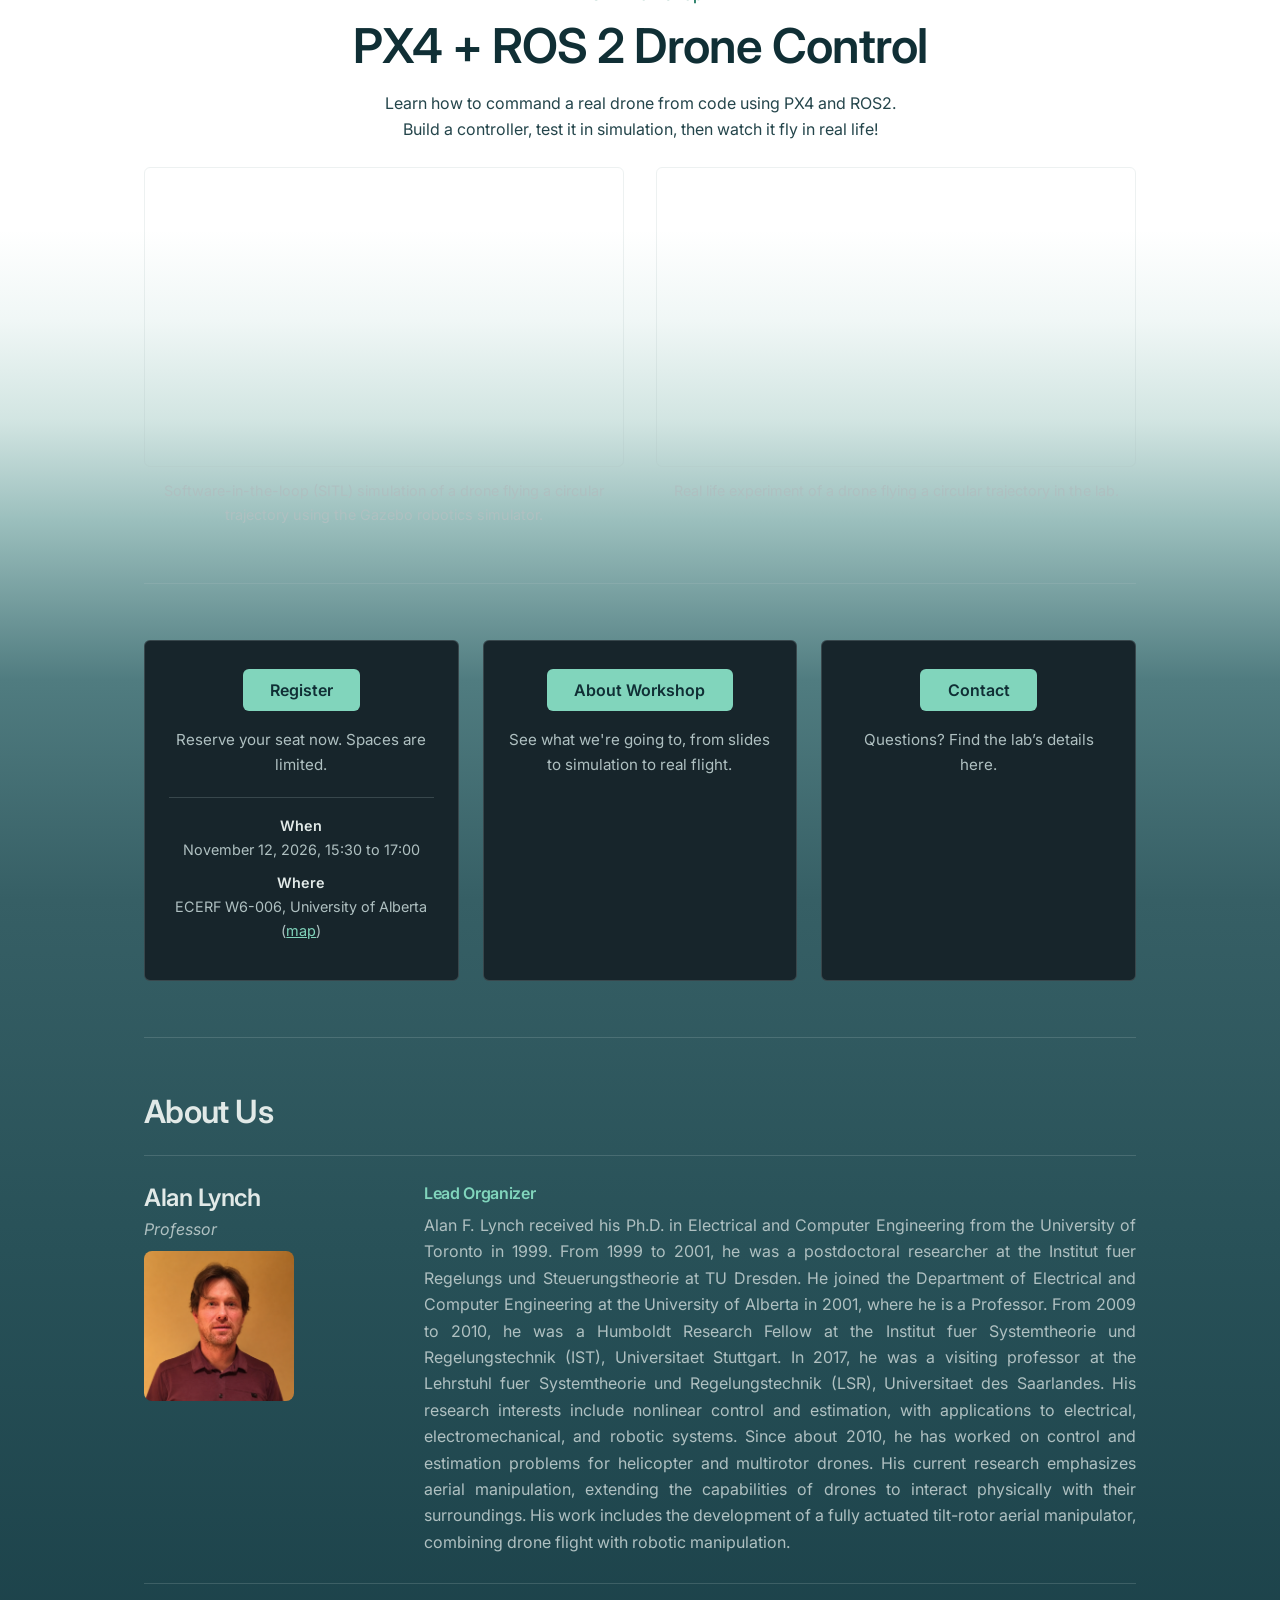
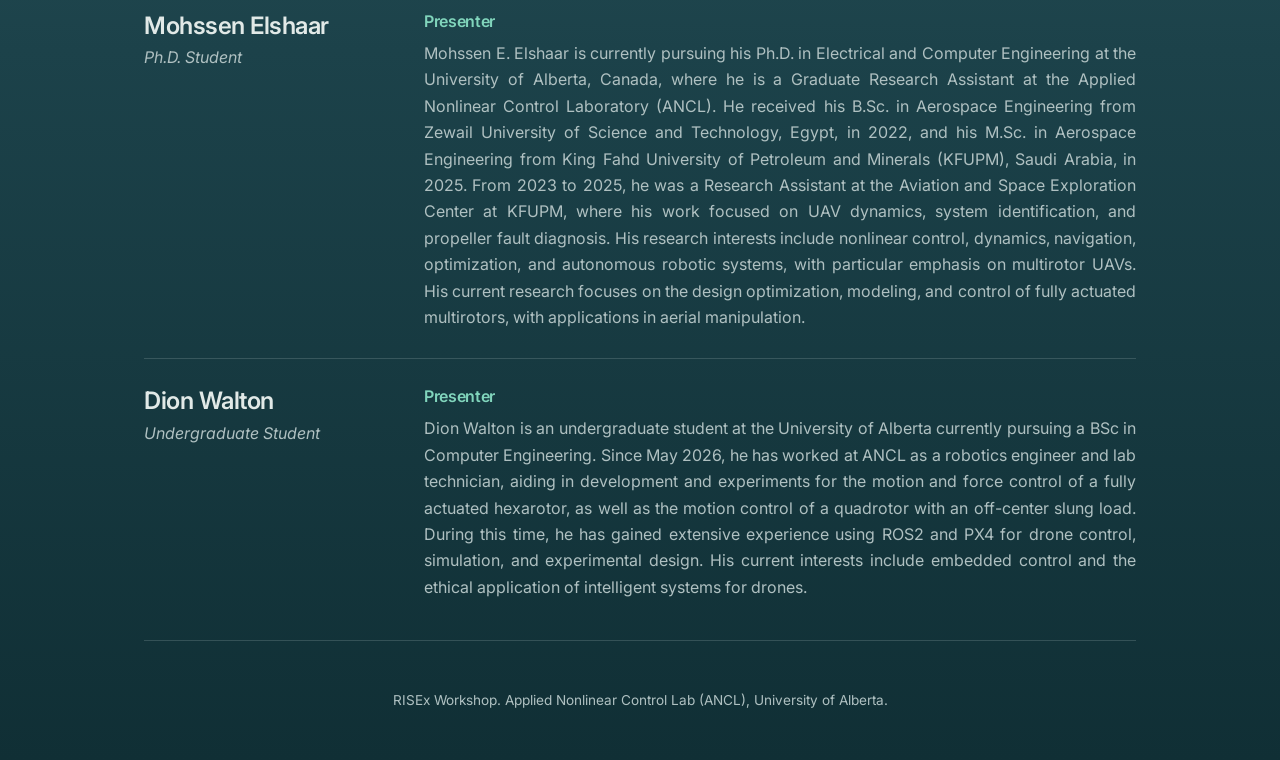
==== index.html @ 4964ef2d "added formatting, need more headshots" ====
<!DOCTYPE html>
<html lang="en">
<head>
  <meta charset="utf-8">
  <meta name="viewport" content="width=device-width, initial-scale=1">
  <title>PX4 + ROS 2 Drone Control | RISEx Workshop</title>
  <link rel="preconnect" href="https://fonts.googleapis.com">
  <link rel="preconnect" href="https://fonts.gstatic.com" crossorigin>
  <link href="https://fonts.googleapis.com/css2?family=Inter:ital,wght@0,400;0,500;0,600;1,400&display=swap" rel="stylesheet">
  <link rel="stylesheet" href="style.css">
</head>
<body>

<!-- ============ BANNER ============ -->
<header class="banner">
  <div class="logo-ribbon">
    <div class="wrap logo-ribbon-inner">
      <img src="assets/ANCL_logo.gif"
           alt="ANCL Logo"
           class="ribbon-logo">
    </div>
  </div>

  <div class="wrap banner-inner">

    <div>
      <p class="kicker">RISEx Workshop</p>
      <h1>PX4 + ROS 2 Drone Control</h1>
      <p class="lede">Learn how to command a real drone from code using PX4 and ROS2.
        Build a controller, test it in simulation, then watch it fly in real life!
      </p>
    </div>
  </div>
</header>

<main class="wrap">

  <!-- ============ SIMULATION / EXPERIMENT GIFS ============ -->
  <section class="demos">
    <figure>
      <div class="media"><img src="assets/simulation.gif" alt="PX4 SITL simulation"></div>
      <figcaption>Software-in-the-loop (SITL) simulation of a drone flying a circular trajectory 
        using the Gazebo robotics simulator.
      </figcaption>
    </figure>
    <figure>
      <div class="media"><img src="assets/experiment.gif" alt="Real drone flight"></div>
      <figcaption>Real life experiment of a drone flying a circular trajectory in the lab.</figcaption>
    </figure>
  </section>

  <hr>

  <!-- ============ BUTTONS ============ -->
  <section class="actions">
    <div class="card">
      <a class="btn" href="https://conference.albertarobotics.ca/registration/">Register</a>
      <p>Reserve your seat now. Spaces are limited.</p>
      <dl class="when">
        <dt>When</dt><dd>November 12, 2026, 15:30 to 17:00</dd>
        <dt>Where</dt><dd>ECERF W6-006, University of Alberta (<a href="https://maps.app.goo.gl/ZKnCwWi2fNKg6QhK7">map</a>)</dd>
      </dl>
    </div>

    <div class="card">
      <a class="btn" href="about.html">About Workshop</a>
      <p>See what we're going to, from slides to simulation to real flight.</p>
    </div>

    <div class="card">
      <button class="btn" id="contact-btn" type="button" aria-expanded="false" aria-controls="contact-panel">Contact</button>
      <p>Questions? Find the lab’s details here.</p>
    </div>
  </section>

  <!-- Revealed by the Contact button -->
  <div id="contact-panel" class="popup-overlay" hidden>
    <div class="popup-card">
      <button type="button" class="close-btn" id="close-btn" aria-label="Close contact details">&times;</button>
      <h2>Contact Us</h2>
      <dl class="when">
        <h3>Email</h3>
      <p><a href="mailto:alan.lynch@ualberta.ca">alan.lynch@ualberta.ca</a></p>
      <h3>Office phone</h3>
      <p><a href="tel:+17804925147">+1 (780) 492-5147</a></p>
      <h3>Location</h3>
      <p>
        Room W4-050<br>
        ECERF Building (<a href="https://maps.app.goo.gl/ZKnCwWi2fNKg6QhK7">map</a>)<br>
        9107-116 Street NW<br>
        University of Alberta<br>
        Edmonton, Alberta
      </p>
      <h3>Mailing address</h3>
      <p>
        Professor A. F. Lynch<br>
        Donadeo Innovation Centre for Engineering<br>
        9211-116 Street NW<br>
        Edmonton, Alberta<br>
        Canada T6G 1H9
      </p>
      </dl>      
    </div>
  </div>

  <hr>

  <!-- ============ ABOUT US ============ -->
  <section>
    <h2 class="section-title">About Us</h2>

    <article class="person">
      <div>
        <h3>Alan Lynch</h3>
        <p class="rank">Professor</p>
        <img src="assets/alan_lynch_headshot.png" alt="Alan Lynch headshot" class="headshot" style="width: 150px; height: 150px; aspect-ratio: 1 / 1; object-fit: cover; margin: 0.5rem 0;">
      </div>
      <div>
        <h4>Lead Organizer</h4>
        <p class="bio">
          Alan F. Lynch received his Ph.D. in Electrical and Computer Engineering from the 
          University of Toronto in 1999. From 1999 to 2001, he was a postdoctoral researcher at the 
          Institut fuer Regelungs und Steuerungstheorie at TU Dresden. He joined the Department of Electrical 
          and Computer Engineering at the University of Alberta in 2001, where he is a Professor. From 2009 to 
          2010, he was a Humboldt Research Fellow at the Institut fuer Systemtheorie und Regelungstechnik (IST),
          Universitaet Stuttgart. In 2017, he was a visiting professor at the Lehrstuhl fuer Systemtheorie und 
          Regelungstechnik (LSR), Universitaet des Saarlandes. His research interests include nonlinear control 
          and estimation, with applications to electrical, electromechanical, and robotic systems. Since about 
          2010, he has worked on control and estimation problems for helicopter and multirotor drones. 
          His current research emphasizes aerial manipulation, extending the capabilities of drones to interact 
          physically with their surroundings. His work includes the development of a fully actuated tilt-rotor 
          aerial manipulator, combining drone flight with robotic manipulation.
        </p>
      </div>
    </article>

    <article class="person">
      <div>
        <h3>Mohssen Elshaar</h3>
        <p class="rank">Ph.D. Student</p>
        <img src="assets/mohssen-elshaar.jpg" alt="Mohssen Elshaar headshot" class="headshot" style="width: 150px; height: 150px; aspect-ratio: 1 / 1; object-fit: cover; margin: 0.5rem 0;">
      </div>
      <div>
        <h4>Presenter</h4>
        <p class="bio">
          Mohssen E. Elshaar is currently pursuing his Ph.D. in Electrical and Computer Engineering at the 
          University of Alberta, Canada, where he is a Graduate Research Assistant at the Applied Nonlinear 
          Control Laboratory (ANCL). He received his B.Sc. in Aerospace Engineering from Zewail University of 
          Science and Technology, Egypt, in 2022, and his M.Sc. in Aerospace Engineering from King Fahd 
          University of Petroleum and Minerals (KFUPM), Saudi Arabia, in 2025. From 2023 to 2025, he was a 
          Research Assistant at the Aviation and Space Exploration Center at KFUPM, where his work focused on 
          UAV dynamics, system identification, and propeller fault diagnosis. His research interests include 
          nonlinear control, dynamics, navigation, optimization, and autonomous robotic systems, with particular 
          emphasis on multirotor UAVs. His current research focuses on the design optimization, modeling, 
          and control of fully actuated multirotors, with applications in aerial manipulation.
        </p>
      </div>
    </article>

    <article class="person">
      <div>
        <h3>Dion Walton</h3>
        <p class="rank">Undergraduate Student</p>
        <img src="assets/dion-walton.jpg" alt="Dion Walton headshot" class="headshot" style="width: 150px; height: 150px; aspect-ratio: 1 / 1; object-fit: cover; margin: 0.5rem 0;">
      </div>
      <div>
        <h4>Presenter</h4>
        <p class="bio">
          Dion Walton is an undergraduate student at the University of Alberta currently pursuing a BSc in 
          Computer Engineering. Since May 2026, he has worked at ANCL as a robotics engineer and lab technician, 
          aiding in development and experiments for the motion and force control of a fully actuated hexarotor, 
          as well as the motion control of a quadrotor with an off-center slung load. During this time, 
          he has gained extensive experience using ROS2 and PX4 for drone control, simulation, and experimental 
          design. His current interests include embedded control and the ethical application of 
          intelligent systems for drones.
        </p>
      </div>
    </article>
  </section>

  <footer class="wrap" style="padding:3rem 1.5rem;text-align:center;font-size:.85rem">
    RISEx Workshop. Applied Nonlinear Control Lab (ANCL), University of Alberta.
  </footer>
</main>

<script>
  const btn = document.getElementById('contact-btn');
  const panel = document.getElementById('contact-panel');
  const closeBtn = document.getElementById('close-btn');

  function togglePanel(show) {
    const isOpen = show !== undefined ? show : panel.hidden;
    panel.hidden = !isOpen;
    btn.setAttribute('aria-expanded', isOpen);
  }

  btn.addEventListener('click', (e) => {
    e.stopPropagation();
    togglePanel();
  });

  if (closeBtn) {
    closeBtn.addEventListener('click', () => togglePanel(false));
  }

  // Close when clicking the backdrop overlay area outside the card
  panel.addEventListener('click', (e) => {
    if (e.target === panel) {
      togglePanel(false);
    }
  });

  // Close on Escape key press
  document.addEventListener('keydown', (e) => {
    if (e.key === 'Escape' && !panel.hidden) {
      togglePanel(false);
      btn.focus();
    }
  });

  // hide broken image icons until files are added
  document.querySelectorAll('img').forEach(i => i.addEventListener('error', () => i.style.visibility = 'hidden'));
</script>
</body>
</html>
---- style.css ----
/* ============ THEME ============ */
:root {
  --bg: #102F35;            /* page background */
  --banner: #17252B;        /* banner, cards, panels */
  --accent: #81D5BC;        /* buttons, highlights */
  --on-accent: #102F35;     /* button text */
  --accent-hover: #9AE2CD;
  --text: #E1E9E7;          /* headers, main text */
  --muted: #AFC0C1;         /* descriptions, secondary text */
  --line: rgba(175, 192, 193, 0.22);
  --radius: 6px;
  --max: 1040px;
  --font-body: "Inter", system-ui, sans-serif;
  --font-head: "Inter", system-ui, sans-serif;
}

* { box-sizing: border-box; }
body {
  margin: 0;
  min-height: 100vh;
  background: linear-gradient(
    to bottom,
    #ffffff 0px,
    #ffffff 230px,
    #f0f7f6 320px,
    #d2e5e2 420px,
    #9bbfbd 520px,
    #507c80 680px,
    #365f65 900px,
    #285158 1250px,
    #1c424a 1650px,
    #102F35 100%
  );
  color: var(--muted);
  font: 400 1rem/1.65 var(--font-body);
}
.wrap { max-width: var(--max); margin: 0 auto; padding: 0 1.5rem; }
h1, h2, h3, h4 { margin: 0; color: var(--text); font-family: var(--font-head); font-weight: 600; line-height: 1.15; letter-spacing: -0.02em; }
a { color: var(--accent); }
img { display: block; max-width: 100%; }
hr { border: 0; border-top: 1px solid var(--line); margin: 3.5rem 0; }
p { margin: 0; }

/* ---------- Banner ---------- */
.banner { background: transparent; border: none; }
.banner-inner {
  display: flex;
  align-items: center;
  justify-content: center;
  text-align: center;
  margin-top: -45px;
  padding: 0 24px 105px;
  position: relative;
  z-index: 2;
}
.logo-ribbon {
  background: transparent;
  border: none;
}

.logo-ribbon-inner {
  display: flex;
  justify-content: center;
  align-items: center;
  padding: 0 24px;
}

.ribbon-logo {
  display: block;
  width: 400px;
  max-width: 100%;
  height: auto;
  background: white;
  border: none;
  border-radius: 0;
  box-shadow: none;
}
.banner h1 { font-size: clamp(2rem, 4vw, 3rem); color: #102F35; line-height: 1.15; }
.banner .kicker { margin-bottom: 10px; color: #16745B; font-weight: 500; }
.banner .lede {
  margin: 18px auto 0;
  max-width: 55ch;
  color: #24454B;
  line-height: 1.6;
}

/* ---------- Simulation / experiment gifs ---------- */
.demos { display: grid; grid-template-columns: 1fr 1fr; gap: 2rem; margin-top: -5.0rem; }
.demos figure { margin: 0; text-align: center; }
.demos h2 { margin-bottom: 1rem; font-size: 1.5rem; }
.media { aspect-ratio: 16 / 10; overflow: hidden; background: rgba(255, 255, 255, 0.0); border: 1px solid var(--line); border-radius: var(--radius); }
.media img { width: 100%; height: 100%; object-fit: cover; border-radius: 20px;}
.demos figcaption { margin-top: .75rem; font-size: .9rem; }

/* ---------- Action cards ---------- */
.actions { display: grid; grid-template-columns: repeat(3, 1fr); gap: 1.5rem; }
.card { display: flex; flex-direction: column; align-items: center; gap: 1rem; padding: 1.75rem 1.5rem; text-align: center; background: var(--banner); border: 1px solid var(--line); border-radius: var(--radius); }
.card p { font-size: .95rem; }
.btn { display: inline-block; padding: .7rem 1.7rem; border: 0; border-radius: var(--radius); background: var(--accent); color: var(--on-accent); font: 600 1rem var(--font-body); text-decoration: none; cursor: pointer; transition: background .15s; }
.btn:hover { background: var(--accent-hover); }
.btn:focus-visible { outline: 2px solid var(--text); outline-offset: 3px; }
.when { width: 100%; margin: .25rem 0 0; padding-top: 1rem; border-top: 1px solid var(--line); font-size: .9rem; }
.when dt { color: var(--text); font-weight: 600; }
.when dd { margin: 0 0 .6rem; }

/* ---------- Pop-up Button ---------- */
/* Full-screen Backdrop Blur */
.popup-overlay {
  position: fixed;
  inset: 0;
  z-index: 1000;
  display: flex;
  align-items: center;
  justify-content: center;
  background: rgba(16, 47, 53, 0.65); /* Matches --bg with transparency */
  backdrop-filter: blur(8px);
  -webkit-backdrop-filter: blur(8px); /* Safari support */
}

.popup-overlay[hidden] {
  display: none !important;
}

/* Card Content */
.popup-card {
  position: relative;
  width: min(90vw, 420px);
  padding: 2rem 1.75rem 1.75rem;
  background: var(--banner);
  color: var(--muted);
  border: 1px solid var(--line);
  border-radius: var(--radius);
  box-shadow: 0 20px 25px -5px rgba(0, 0, 0, 0.5), 0 8px 10px -6px rgba(0, 0, 0, 0.5);
}

.popup-card h3 {
  margin-bottom: 0.75rem;
  color: var(--text);
}

.popup-card p {
  margin-bottom: 0.5rem;
}

/* Close button matching theme */
.close-btn {
  position: absolute;
  top: 0.75rem;
  right: 0.75rem;
  display: flex;
  align-items: center;
  justify-content: center;
  width: 2rem;
  height: 2rem;
  padding: 0;
  background: transparent;
  border: 0;
  border-radius: var(--radius);
  color: var(--muted);
  font-size: 1.5rem;
  line-height: 1;
  cursor: pointer;
  transition: color 0.15s, background-color 0.15s;
}

.close-btn:hover {
  background: var(--line);
  color: var(--accent);
}

.close-btn:focus-visible {
  outline: 2px solid var(--text);
  outline-offset: 2px;
}

/* ---------- About us (paper-style author blocks) ---------- */
.section-title { margin-bottom: 1.5rem; font-size: 2rem; }
.person { display: grid; grid-template-columns: 240px 1fr; gap: 1rem 2.5rem; padding: 1.75rem 0; border-top: 1px solid var(--line); }
.person:last-child { border-bottom: 1px solid var(--line); }
.person h3 { font-size: 1.5rem; }
.rank { margin-top: .3rem; font-style: italic; }
.person h4 { margin-bottom: .6rem; color: var(--accent); font-family: var(--font-body); font-size: 1rem; font-weight: 600; }
.person .bio { text-align: justify; hyphens: auto; }

/* ---------- About page (poster) ---------- */
body.about-page { background: var(--bg); }
.back { display: inline-block; padding: 1rem 0; text-decoration: none; font-weight: 500; }
.poster { padding-top: 3.5rem; padding-bottom: 4rem; }
.poster h1 { font-size: clamp(2.4rem, 6vw, 4rem); }
.poster .lede { margin-top: 1rem; font-size: 1.15rem; }
.parts { display: grid; grid-template-columns: repeat(3, 1fr); gap: 1.5rem; }
.part { padding: 1.5rem; background: var(--banner); border: 1px solid var(--line); border-radius: var(--radius); }
.part .num { display: block; margin-bottom: .5rem; color: var(--accent); font: 600 2.6rem/1 var(--font-head); }
.part h2 { font-size: 1.4rem; }
.part .meta { margin-top: .2rem; font-size: .9rem; }
.part ul, .outcomes { margin: 1rem 0 0; padding-left: 1.1rem; }
.part li, .outcomes li { margin-bottom: .45rem; }
.outcomes { columns: 2; column-gap: 3rem; }
.outcomes li { break-inside: avoid; }
.poster h2.sub { margin-bottom: 1rem; font-size: 1.6rem; }

.headshot {
  width: 150px;
  height: 150px;
  aspect-ratio: 1 / 1;
  object-fit: cover;
  border-radius: 8px; /* border radius for rounded corners */
  margin: 0.75rem 0;
  display: block;
}

@media (max-width: 760px) {
  .banner-inner { flex-direction: column; align-items: center; margin-top: -25px; padding-bottom: 90px; }
  .ribbon-logo { width: 340px; }
  .demos, .actions, .parts { grid-template-columns: 1fr; }
  .person { grid-template-columns: 1fr; }
  .outcomes { columns: 1; }
  .panel dl { grid-template-columns: 1fr; gap: .1rem; }
  .panel dd { margin-bottom: .6rem; }
}
@media (prefers-reduced-motion: reduce) { .btn { transition: none; } }
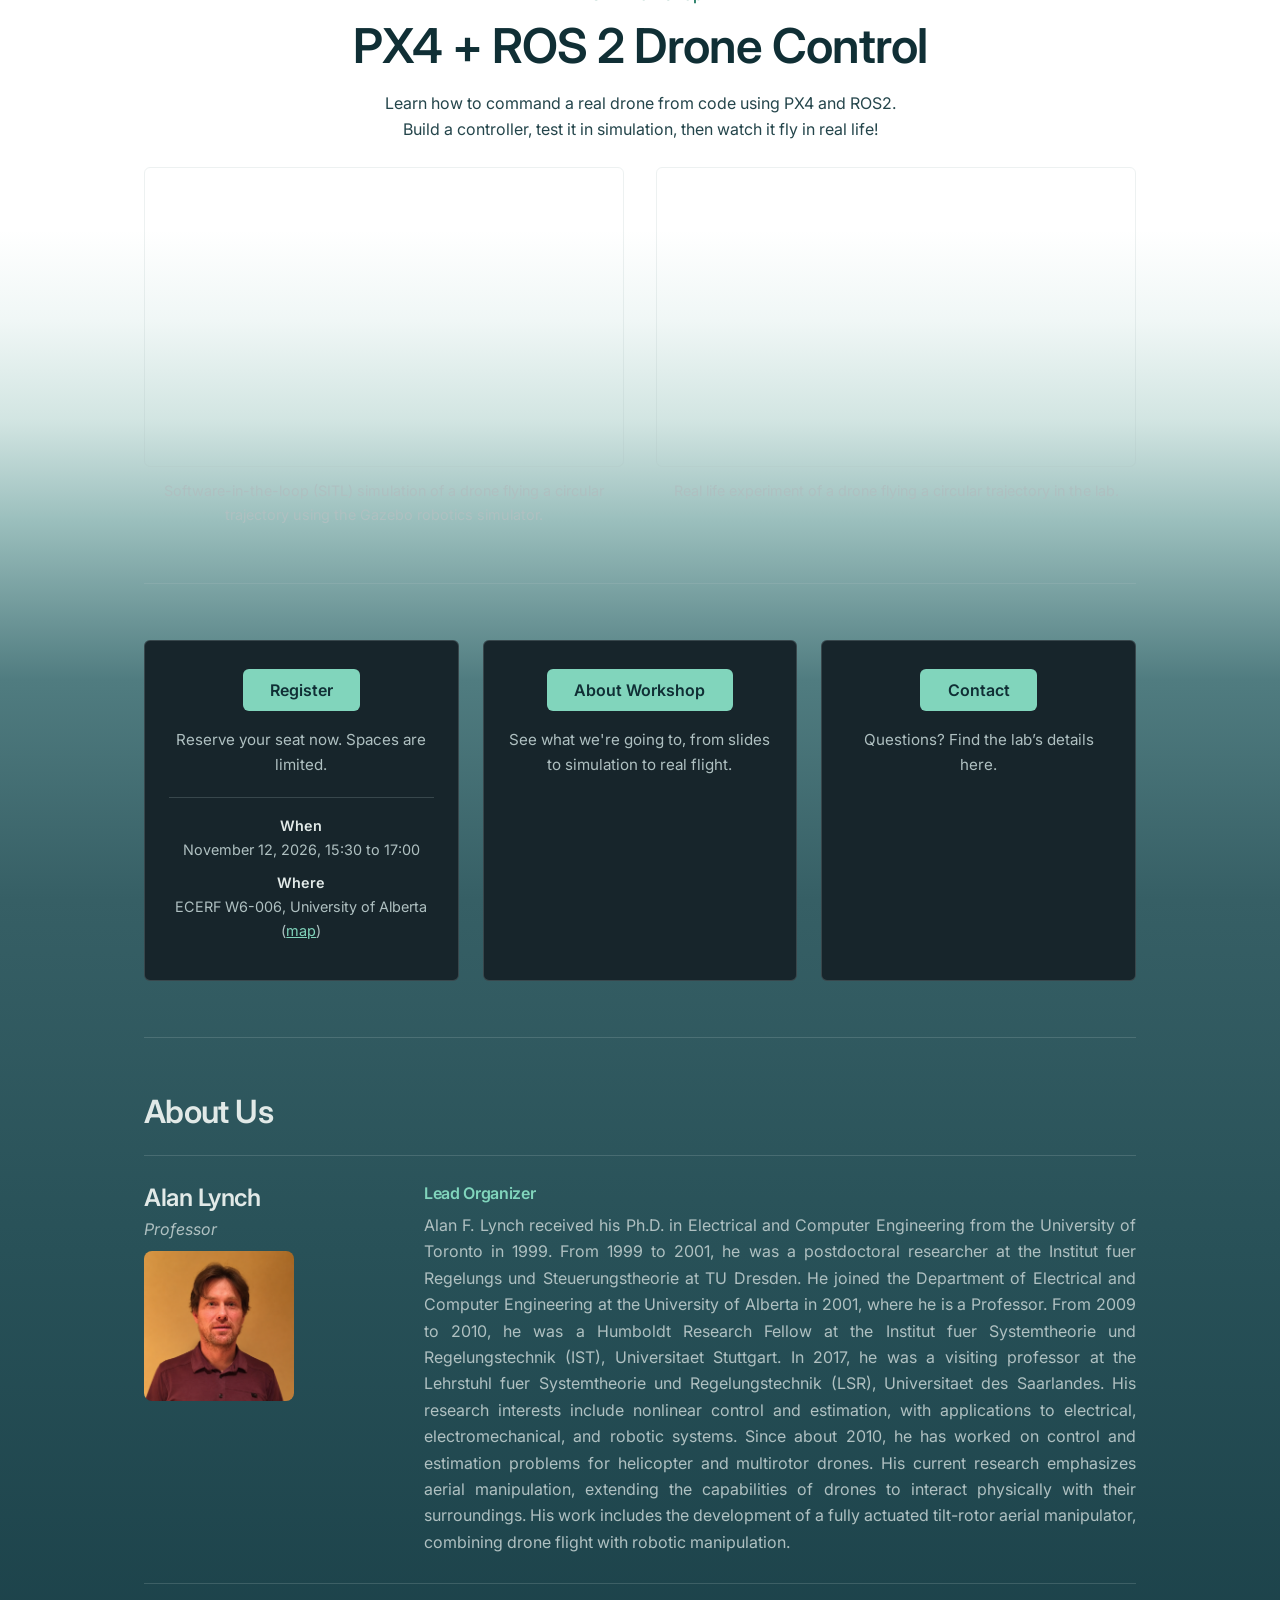
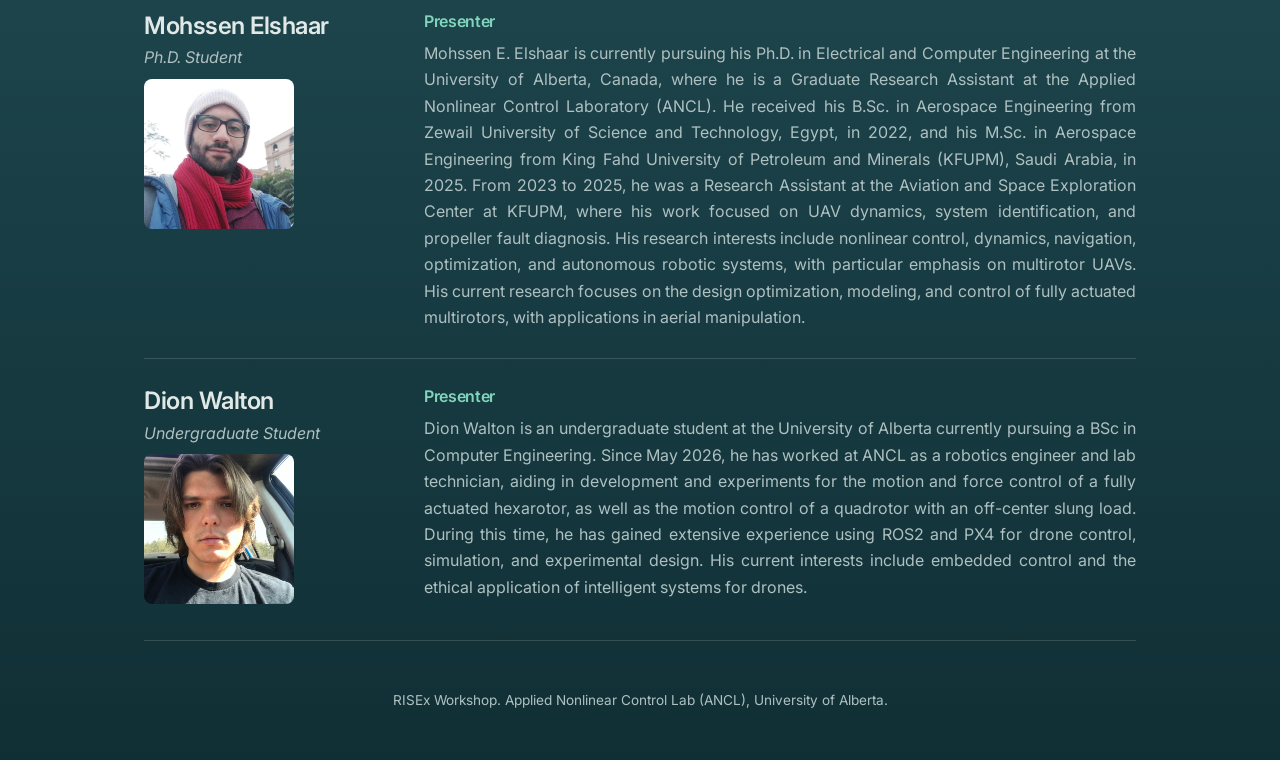
==== commit f1fc7654: "finish adding photos" ====
--- a/index.html
+++ b/index.html
@@ -138,7 +138,7 @@
       <div>
         <h3>Mohssen Elshaar</h3>
         <p class="rank">Ph.D. Student</p>
-        <img src="assets/mohssen-elshaar.jpg" alt="Mohssen Elshaar headshot" class="headshot" style="width: 150px; height: 150px; aspect-ratio: 1 / 1; object-fit: cover; margin: 0.5rem 0;">
+        <img src="assets/mohssen_elshaar_headshot.png" alt="Mohssen Elshaar headshot" class="headshot" style="width: 150px; height: 150px; aspect-ratio: 1 / 1; object-fit: cover; margin: 0.5rem 0;">
       </div>
       <div>
         <h4>Presenter</h4>
@@ -161,7 +161,7 @@
       <div>
         <h3>Dion Walton</h3>
         <p class="rank">Undergraduate Student</p>
-        <img src="assets/dion-walton.jpg" alt="Dion Walton headshot" class="headshot" style="width: 150px; height: 150px; aspect-ratio: 1 / 1; object-fit: cover; margin: 0.5rem 0;">
+        <img src="assets/dion_walton_headshot.jpeg" alt="Dion Walton headshot" class="headshot" style="width: 150px; height: 150px; aspect-ratio: 1 / 1; object-fit: cover; margin: 0.5rem 0;">
       </div>
       <div>
         <h4>Presenter</h4>
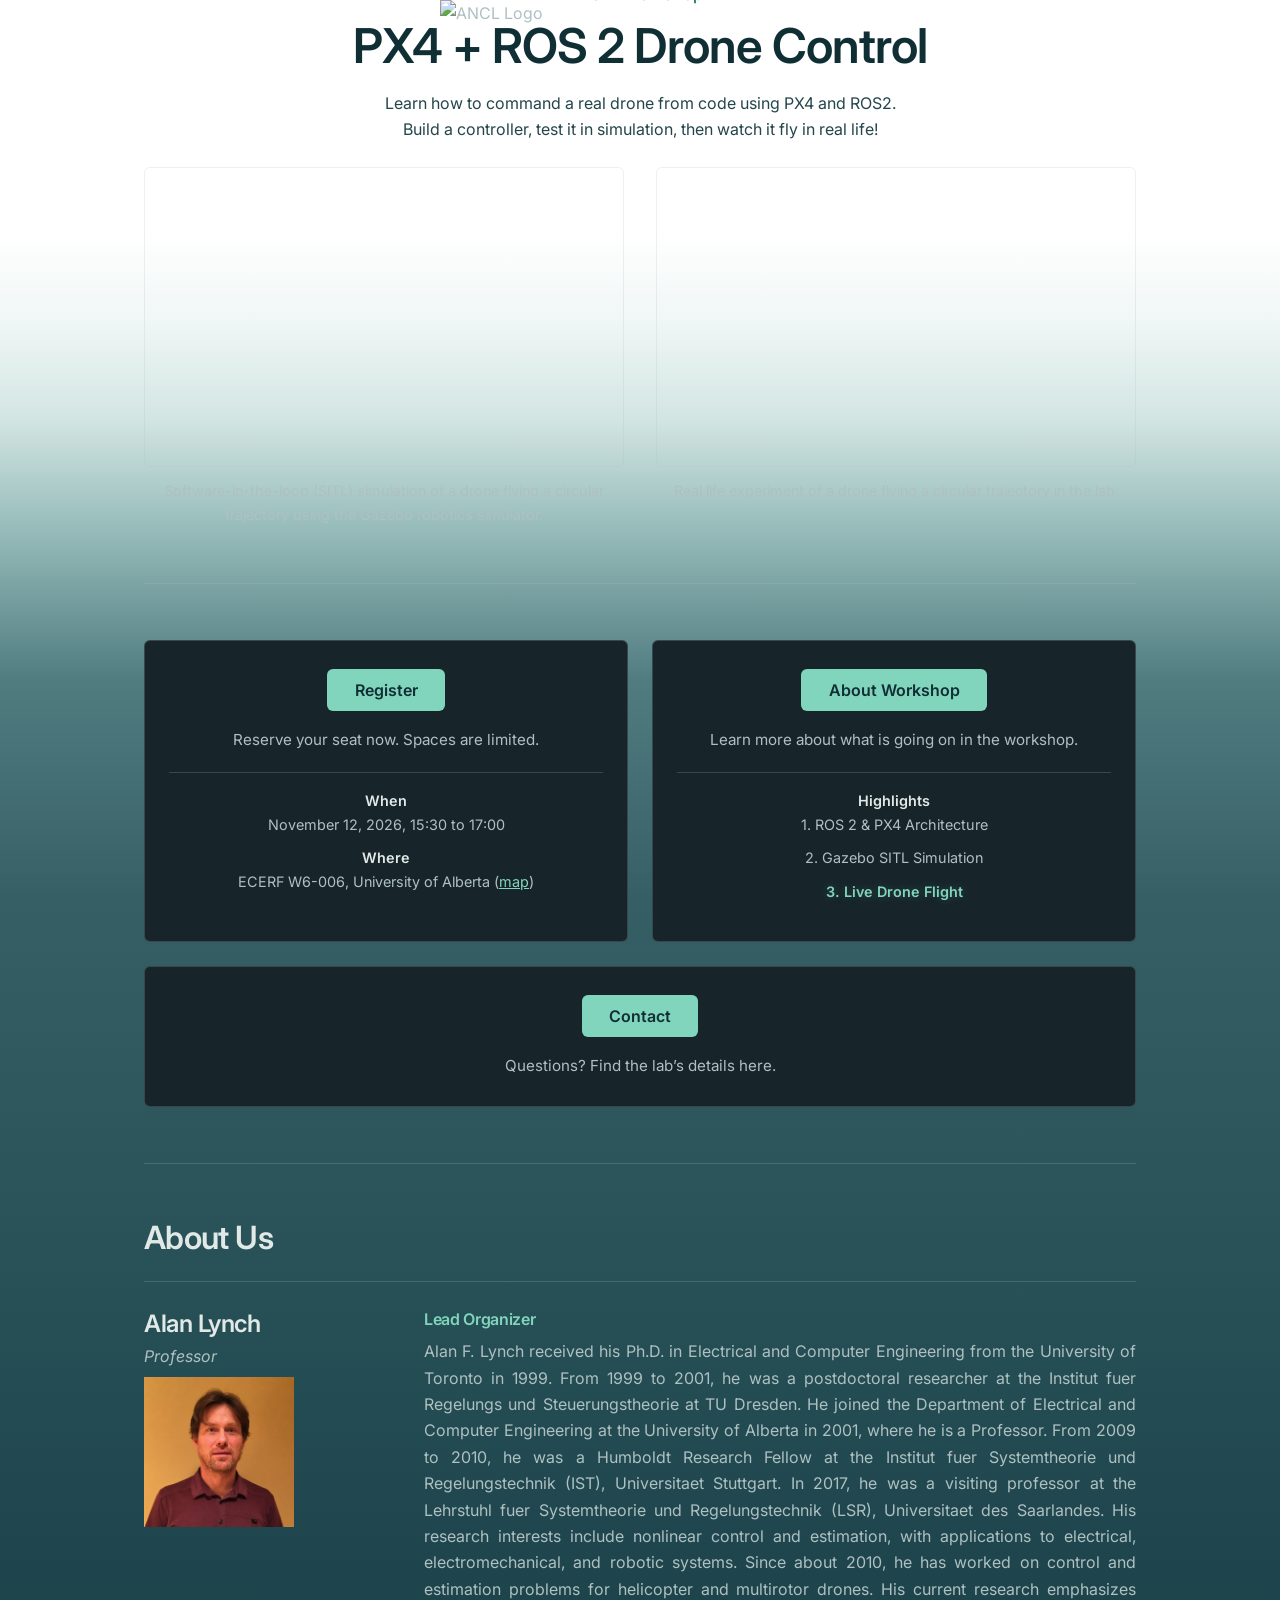
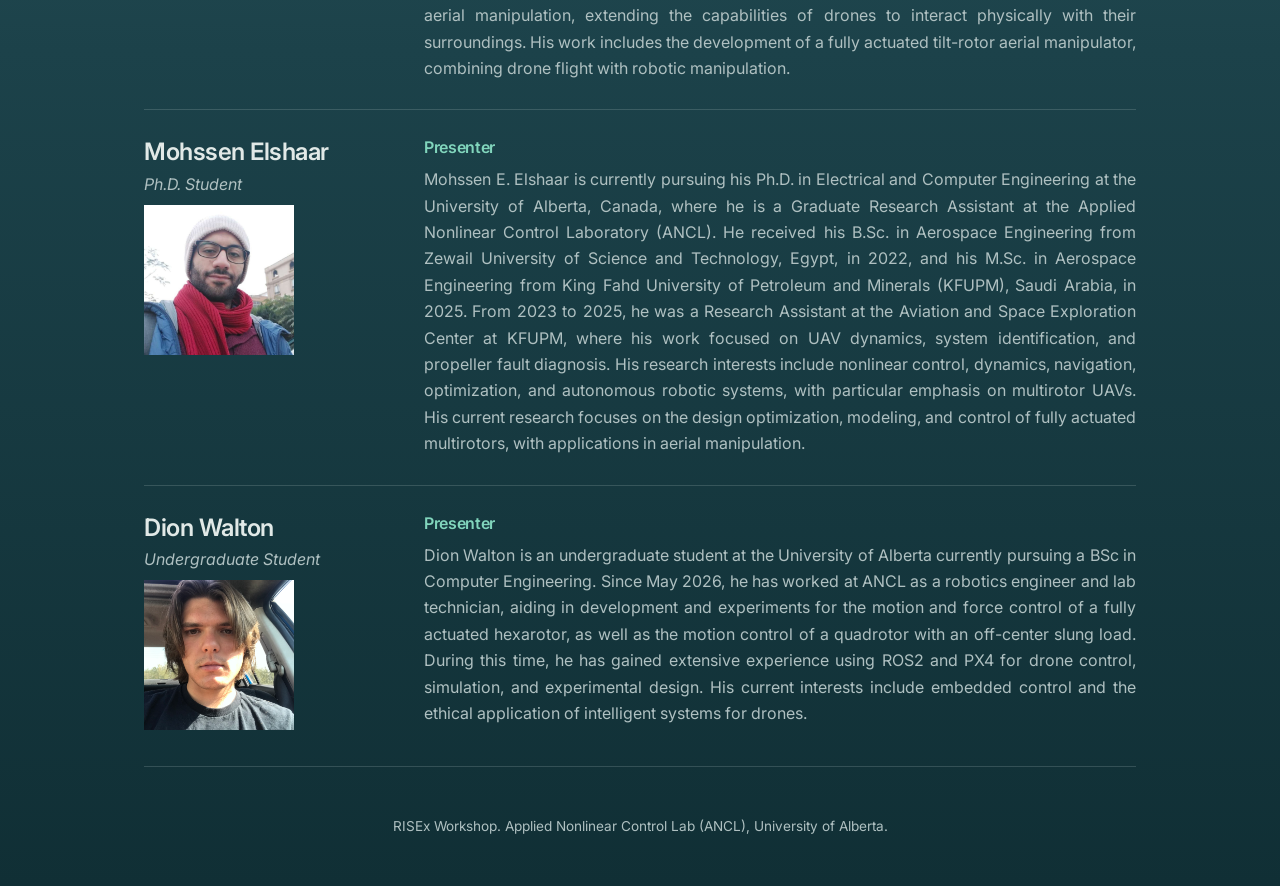
==== commit aa9a5e33: "updated button formatting and added live flight highlighting" ====
--- a/index.html
+++ b/index.html
@@ -64,10 +64,16 @@
 
     <div class="card">
       <a class="btn" href="about.html">About Workshop</a>
-      <p>See what we're going to, from slides to simulation to real flight.</p>
-    </div>
-
-    <div class="card">
+      <p>Learn more about what is going on in the workshop.</p>
+      <dl class="when">
+        <dt>Highlights</dt>
+        <dd>1. ROS 2 & PX4 Architecture</dd>
+        <dd>2. Gazebo SITL Simulation</dd>
+        <dd class="flight-highlight">3. Live Drone Flight</dd>
+      </dl>
+    </div>
+
+    <div class="card contact-card">
       <button class="btn" id="contact-btn" type="button" aria-expanded="false" aria-controls="contact-panel">Contact</button>
       <p>Questions? Find the lab’s details here.</p>
     </div>
--- a/style.css
+++ b/style.css
@@ -93,8 +93,9 @@
 .demos figcaption { margin-top: .75rem; font-size: .9rem; }
 
 /* ---------- Action cards ---------- */
-.actions { display: grid; grid-template-columns: repeat(3, 1fr); gap: 1.5rem; }
+.actions { display: grid; grid-template-columns: 1fr 1fr; gap: 1.5rem; }
 .card { display: flex; flex-direction: column; align-items: center; gap: 1rem; padding: 1.75rem 1.5rem; text-align: center; background: var(--banner); border: 1px solid var(--line); border-radius: var(--radius); }
+.card.contact-card { grid-column: 1 / -1; }
 .card p { font-size: .95rem; }
 .btn { display: inline-block; padding: .7rem 1.7rem; border: 0; border-radius: var(--radius); background: var(--accent); color: var(--on-accent); font: 600 1rem var(--font-body); text-decoration: none; cursor: pointer; transition: background .15s; }
 .btn:hover { background: var(--accent-hover); }
@@ -104,7 +105,6 @@
 .when dd { margin: 0 0 .6rem; }
 
 /* ---------- Pop-up Button ---------- */
-/* Full-screen Backdrop Blur */
 .popup-overlay {
   position: fixed;
   inset: 0;
@@ -112,16 +112,15 @@
   display: flex;
   align-items: center;
   justify-content: center;
-  background: rgba(16, 47, 53, 0.65); /* Matches --bg with transparency */
+  background: rgba(16, 47, 53, 0.65);
   backdrop-filter: blur(8px);
-  -webkit-backdrop-filter: blur(8px); /* Safari support */
+  -webkit-backdrop-filter: blur(8px);
 }
 
 .popup-overlay[hidden] {
   display: none !important;
 }
 
-/* Card Content */
 .popup-card {
   position: relative;
   width: min(90vw, 420px);
@@ -142,7 +141,6 @@
   margin-bottom: 0.5rem;
 }
 
-/* Close button matching theme */
 .close-btn {
   position: absolute;
   top: 0.75rem;
@@ -196,26 +194,9 @@
 .part ul, .outcomes { margin: 1rem 0 0; padding-left: 1.1rem; }
 .part li, .outcomes li { margin-bottom: .45rem; }
 .outcomes { columns: 2; column-gap: 3rem; }
-.outcomes li { break-inside: avoid; }
-.poster h2.sub { margin-bottom: 1rem; font-size: 1.6rem; }
-
-.headshot {
-  width: 150px;
-  height: 150px;
-  aspect-ratio: 1 / 1;
-  object-fit: cover;
-  border-radius: 8px; /* border radius for rounded corners */
-  margin: 0.75rem 0;
-  display: block;
-}
-
-@media (max-width: 760px) {
-  .banner-inner { flex-direction: column; align-items: center; margin-top: -25px; padding-bottom: 90px; }
-  .ribbon-logo { width: 340px; }
-  .demos, .actions, .parts { grid-template-columns: 1fr; }
-  .person { grid-template-columns: 1fr; }
-  .outcomes { columns: 1; }
-  .panel dl { grid-template-columns: 1fr; gap: .1rem; }
-  .panel dd { margin-bottom: .6rem; }
-}
-@media (prefers-reduced-motion: reduce) { .btn { transition: none; } }
+
+.flight-highlight {
+  color: var(--accent);
+  font-weight: 600;
+  text-shadow: 0 0 10px rgba(129, 213, 188, 0.25);
+}
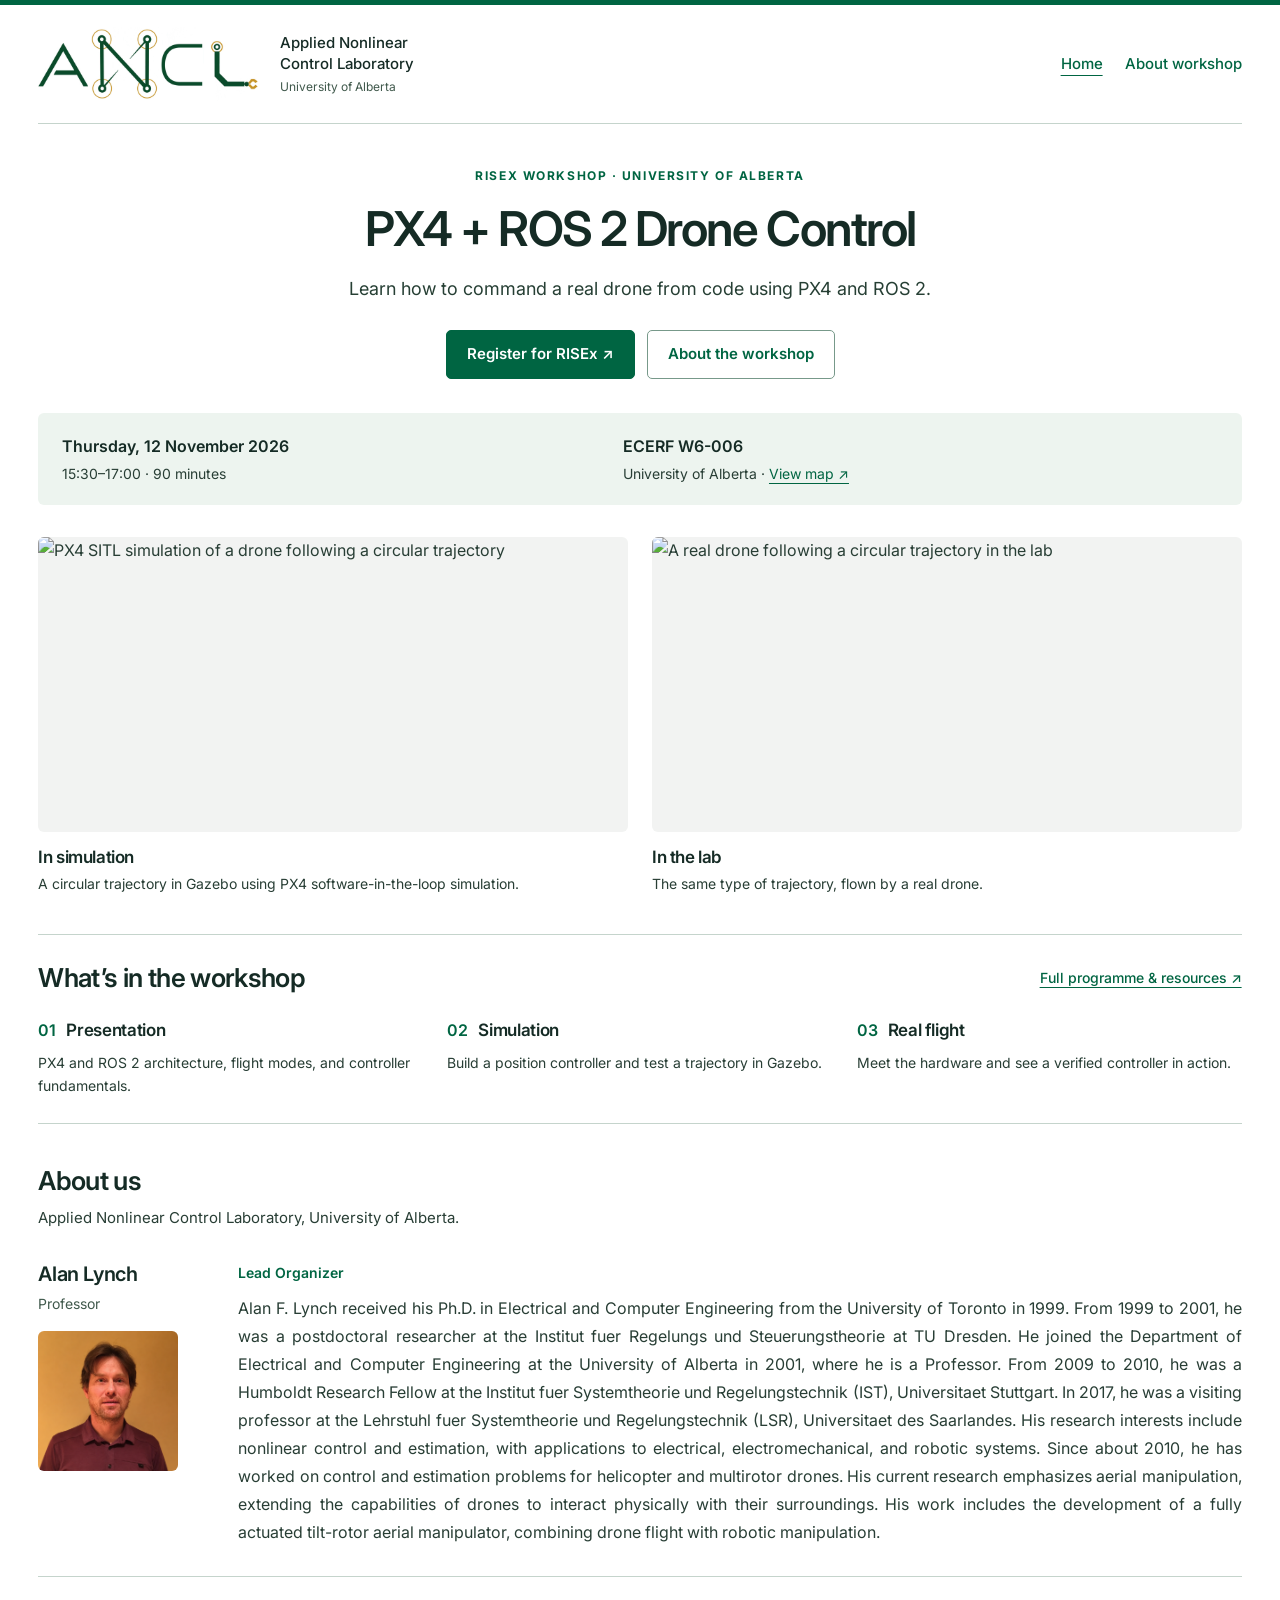
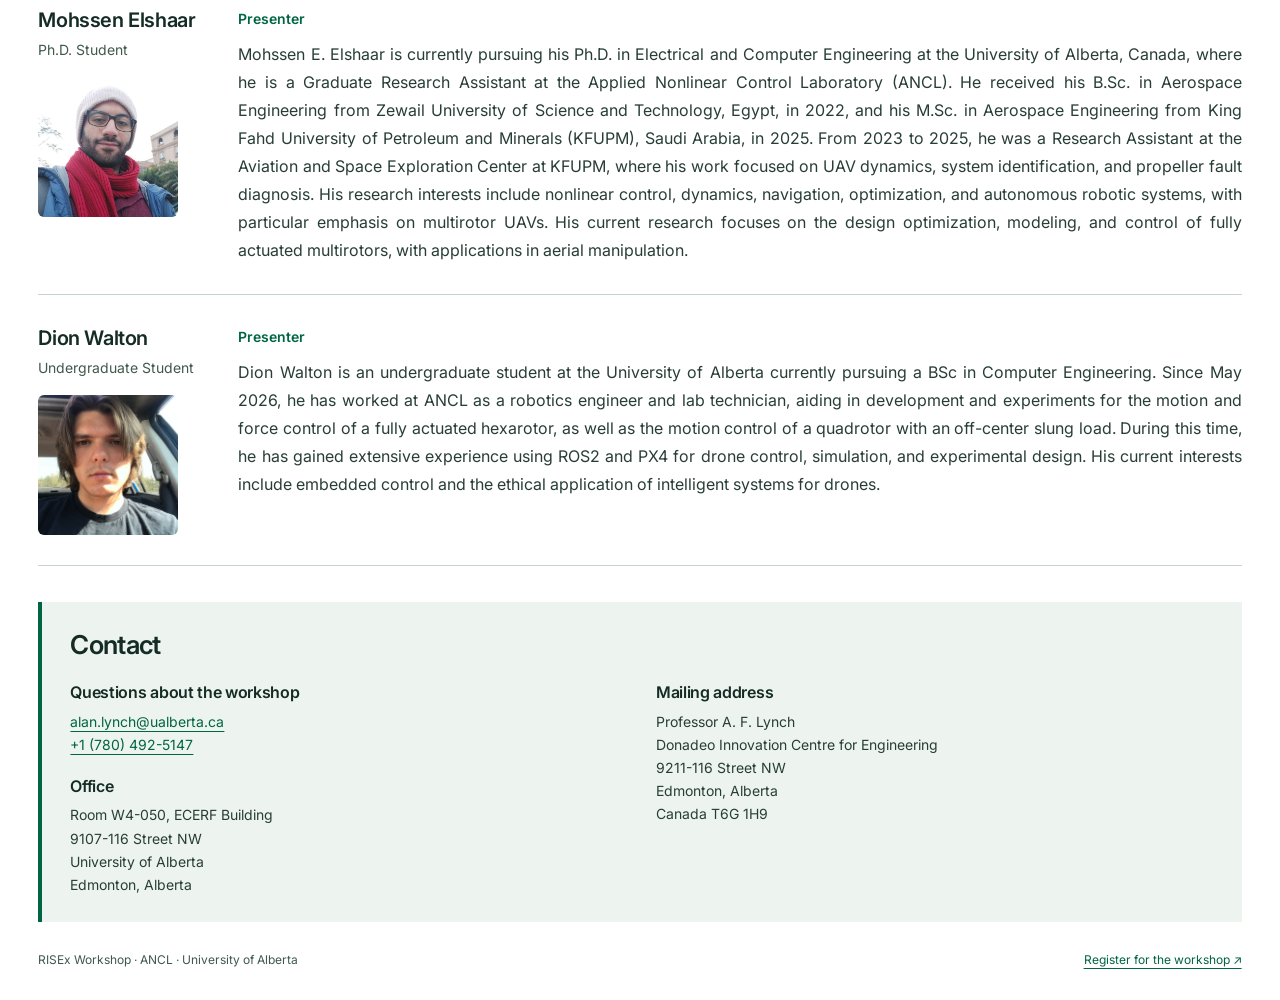
==== commit 5586b031: "Refresh workshop website content and layout" ====
--- a/index.html
+++ b/index.html
@@ -1,125 +1,37 @@
-<!DOCTYPE html>
+<!doctype html>
 <html lang="en">
 <head>
   <meta charset="utf-8">
   <meta name="viewport" content="width=device-width, initial-scale=1">
+  <meta name="description" content="Join ANCL at the University of Alberta for a 90-minute workshop on PX4 and ROS 2, with a presentation, guided simulation, and real drone flight.">
   <title>PX4 + ROS 2 Drone Control | RISEx Workshop</title>
   <link rel="preconnect" href="https://fonts.googleapis.com">
   <link rel="preconnect" href="https://fonts.gstatic.com" crossorigin>
-  <link href="https://fonts.googleapis.com/css2?family=Inter:ital,wght@0,400;0,500;0,600;1,400&display=swap" rel="stylesheet">
+  <link href="https://fonts.googleapis.com/css2?family=Inter:wght@400;500;600;700&amp;display=swap" rel="stylesheet">
   <link rel="stylesheet" href="style.css">
 </head>
 <body>
+<div id="home-page">
+ <a class="skip-link" href="#main-content">Skip to content</a>
+<header class="lab-header">
+ <a class="lab-brand" href="index.html" aria-label="ANCL workshop home">
+  <span class="lab-mark"><img width="800" height="450" src="assets/ANCL_logo.png" alt="ANCL"></span>
+  <span class="lab-name">Applied Nonlinear<br>Control Laboratory<span class="lab-university">University of Alberta</span></span>
+ </a>
+ <nav aria-label="Workshop navigation"><a href="index.html" aria-current="page">Home</a><a href="about.html">About workshop</a></nav>
+</header>
+<main id="main-content">
 
-<!-- ============ BANNER ============ -->
-<header class="banner">
-  <div class="logo-ribbon">
-    <div class="wrap logo-ribbon-inner">
-      <img src="assets/ANCL_logo.gif"
-           alt="ANCL Logo"
-           class="ribbon-logo">
-    </div>
-  </div>
-
-  <div class="wrap banner-inner">
-
-    <div>
-      <p class="kicker">RISEx Workshop</p>
-      <h1>PX4 + ROS 2 Drone Control</h1>
-      <p class="lede">Learn how to command a real drone from code using PX4 and ROS2.
-        Build a controller, test it in simulation, then watch it fly in real life!
-      </p>
-    </div>
-  </div>
-</header>
-
-<main class="wrap">
-
-  <!-- ============ SIMULATION / EXPERIMENT GIFS ============ -->
-  <section class="demos">
-    <figure>
-      <div class="media"><img src="assets/simulation.gif" alt="PX4 SITL simulation"></div>
-      <figcaption>Software-in-the-loop (SITL) simulation of a drone flying a circular trajectory 
-        using the Gazebo robotics simulator.
-      </figcaption>
-    </figure>
-    <figure>
-      <div class="media"><img src="assets/experiment.gif" alt="Real drone flight"></div>
-      <figcaption>Real life experiment of a drone flying a circular trajectory in the lab.</figcaption>
-    </figure>
-  </section>
-
-  <hr>
-
-  <!-- ============ BUTTONS ============ -->
-  <section class="actions">
-    <div class="card">
-      <a class="btn" href="https://conference.albertarobotics.ca/registration/">Register</a>
-      <p>Reserve your seat now. Spaces are limited.</p>
-      <dl class="when">
-        <dt>When</dt><dd>November 12, 2026, 15:30 to 17:00</dd>
-        <dt>Where</dt><dd>ECERF W6-006, University of Alberta (<a href="https://maps.app.goo.gl/ZKnCwWi2fNKg6QhK7">map</a>)</dd>
-      </dl>
-    </div>
-
-    <div class="card">
-      <a class="btn" href="about.html">About Workshop</a>
-      <p>Learn more about what is going on in the workshop.</p>
-      <dl class="when">
-        <dt>Highlights</dt>
-        <dd>1. ROS 2 & PX4 Architecture</dd>
-        <dd>2. Gazebo SITL Simulation</dd>
-        <dd class="flight-highlight">3. Live Drone Flight</dd>
-      </dl>
-    </div>
-
-    <div class="card contact-card">
-      <button class="btn" id="contact-btn" type="button" aria-expanded="false" aria-controls="contact-panel">Contact</button>
-      <p>Questions? Find the lab’s details here.</p>
-    </div>
-  </section>
-
-  <!-- Revealed by the Contact button -->
-  <div id="contact-panel" class="popup-overlay" hidden>
-    <div class="popup-card">
-      <button type="button" class="close-btn" id="close-btn" aria-label="Close contact details">&times;</button>
-      <h2>Contact Us</h2>
-      <dl class="when">
-        <h3>Email</h3>
-      <p><a href="mailto:alan.lynch@ualberta.ca">alan.lynch@ualberta.ca</a></p>
-      <h3>Office phone</h3>
-      <p><a href="tel:+17804925147">+1 (780) 492-5147</a></p>
-      <h3>Location</h3>
-      <p>
-        Room W4-050<br>
-        ECERF Building (<a href="https://maps.app.goo.gl/ZKnCwWi2fNKg6QhK7">map</a>)<br>
-        9107-116 Street NW<br>
-        University of Alberta<br>
-        Edmonton, Alberta
-      </p>
-      <h3>Mailing address</h3>
-      <p>
-        Professor A. F. Lynch<br>
-        Donadeo Innovation Centre for Engineering<br>
-        9211-116 Street NW<br>
-        Edmonton, Alberta<br>
-        Canada T6G 1H9
-      </p>
-      </dl>      
-    </div>
-  </div>
-
-  <hr>
-
-  <!-- ============ ABOUT US ============ -->
-  <section>
-    <h2 class="section-title">About Us</h2>
-
-    <article class="person">
+ <section class="hero"><p class="eyebrow">RISEx Workshop · University of Alberta</p><h1>PX4 + ROS 2 Drone Control</h1><p class="lede">Learn how to command a real drone from code using PX4 and ROS 2.</p><div class="hero-actions"><a class="primary" href="https://conference.albertarobotics.ca/registration/" target="_blank" rel="noopener">Register for RISEx ↗</a><a class="secondary" href="about.html">About the workshop</a></div></section>
+ <section class="event-facts" aria-label="Workshop date and location"><div class="fact"><div><strong>Thursday, 12 November 2026</strong><p>15:30–17:00 · 90 minutes</p></div></div><div class="fact"><div><strong>ECERF W6-006</strong><p>University of Alberta · <a href="https://maps.app.goo.gl/ZKnCwWi2fNKg6QhK7" target="_blank" rel="noopener">View map ↗</a></p></div></div></section>
+ <section class="demos" aria-label="Simulation and real flight demonstrations"><figure><img width="800" height="399" src="assets/simulation.gif" alt="PX4 SITL simulation of a drone following a circular trajectory"><figcaption><h2>In simulation</h2><p>A circular trajectory in Gazebo using PX4 software-in-the-loop simulation.</p></figcaption></figure><figure><img width="480" height="240" src="assets/experiment.gif" alt="A real drone following a circular trajectory in the lab"><figcaption><h2>In the lab</h2><p>The same type of trajectory, flown by a real drone.</p></figcaption></figure></section>
+ <section class="programme"><div class="programme-top"><h2>What’s in the workshop</h2><a href="about.html">Full programme &amp; resources ↗</a></div><div class="stages"><div><div class="stage-title"><span>01</span><h3>Presentation</h3></div><p>PX4 and ROS 2 architecture, flight modes, and controller fundamentals.</p></div><div><div class="stage-title"><span>02</span><h3>Simulation</h3></div><p>Build a position controller and test a trajectory in Gazebo.</p></div><div><div class="stage-title"><span>03</span><h3>Real flight</h3></div><p>Meet the hardware and see a verified controller in action.</p></div></div></section>
+ <section class="people"><h2>About us</h2><p class="people-intro">Applied Nonlinear Control Laboratory, University of Alberta.</p>
+ <article class="person">
       <div>
         <h3>Alan Lynch</h3>
         <p class="rank">Professor</p>
-        <img src="assets/alan_lynch_headshot.png" alt="Alan Lynch headshot" class="headshot" style="width: 150px; height: 150px; aspect-ratio: 1 / 1; object-fit: cover; margin: 0.5rem 0;">
+        <img src="assets/alan_lynch_headshot.png" alt="Alan Lynch headshot" class="headshot" width="150" height="150" loading="lazy">
       </div>
       <div>
         <h4>Lead Organizer</h4>
@@ -139,12 +51,11 @@
         </p>
       </div>
     </article>
-
-    <article class="person">
+<article class="person">
       <div>
         <h3>Mohssen Elshaar</h3>
         <p class="rank">Ph.D. Student</p>
-        <img src="assets/mohssen_elshaar_headshot.png" alt="Mohssen Elshaar headshot" class="headshot" style="width: 150px; height: 150px; aspect-ratio: 1 / 1; object-fit: cover; margin: 0.5rem 0;">
+        <img src="assets/mohssen_elshaar_headshot.png" alt="Mohssen Elshaar headshot" class="headshot" width="150" height="150" loading="lazy">
       </div>
       <div>
         <h4>Presenter</h4>
@@ -162,12 +73,11 @@
         </p>
       </div>
     </article>
-
-    <article class="person">
+<article class="person">
       <div>
         <h3>Dion Walton</h3>
         <p class="rank">Undergraduate Student</p>
-        <img src="assets/dion_walton_headshot.jpeg" alt="Dion Walton headshot" class="headshot" style="width: 150px; height: 150px; aspect-ratio: 1 / 1; object-fit: cover; margin: 0.5rem 0;">
+        <img src="assets/dion_walton_headshot.jpeg" alt="Dion Walton headshot" class="headshot" width="150" height="150" loading="lazy">
       </div>
       <div>
         <h4>Presenter</h4>
@@ -182,50 +92,10 @@
         </p>
       </div>
     </article>
-  </section>
-
-  <footer class="wrap" style="padding:3rem 1.5rem;text-align:center;font-size:.85rem">
-    RISEx Workshop. Applied Nonlinear Control Lab (ANCL), University of Alberta.
-  </footer>
-</main>
-
-<script>
-  const btn = document.getElementById('contact-btn');
-  const panel = document.getElementById('contact-panel');
-  const closeBtn = document.getElementById('close-btn');
-
-  function togglePanel(show) {
-    const isOpen = show !== undefined ? show : panel.hidden;
-    panel.hidden = !isOpen;
-    btn.setAttribute('aria-expanded', isOpen);
-  }
-
-  btn.addEventListener('click', (e) => {
-    e.stopPropagation();
-    togglePanel();
-  });
-
-  if (closeBtn) {
-    closeBtn.addEventListener('click', () => togglePanel(false));
-  }
-
-  // Close when clicking the backdrop overlay area outside the card
-  panel.addEventListener('click', (e) => {
-    if (e.target === panel) {
-      togglePanel(false);
-    }
-  });
-
-  // Close on Escape key press
-  document.addEventListener('keydown', (e) => {
-    if (e.key === 'Escape' && !panel.hidden) {
-      togglePanel(false);
-      btn.focus();
-    }
-  });
-
-  // hide broken image icons until files are added
-  document.querySelectorAll('img').forEach(i => i.addEventListener('error', () => i.style.visibility = 'hidden'));
-</script>
+ </section>
+ <section id="home-contact" class="contact"><h2>Contact</h2><div class="contact-grid"><div><h3>Questions about the workshop</h3><p><a href="mailto:alan.lynch@ualberta.ca">alan.lynch@ualberta.ca</a><br><a href="tel:+17804925147">+1 (780) 492-5147</a></p><div class="address"><h3>Office</h3><p>Room W4-050, ECERF Building<br>9107-116 Street NW<br>University of Alberta<br>Edmonton, Alberta</p></div></div><div><h3>Mailing address</h3><p>Professor A. F. Lynch<br>Donadeo Innovation Centre for Engineering<br>9211-116 Street NW<br>Edmonton, Alberta<br>Canada T6G 1H9</p></div></div></section>
+ </main>
+<footer><span>RISEx Workshop · ANCL · University of Alberta</span><a href="https://conference.albertarobotics.ca/registration/" target="_blank" rel="noopener">Register for the workshop ↗</a></footer>
+</div>
 </body>
-</html>+</html>
--- a/style.css
+++ b/style.css
@@ -1,202 +1,171 @@
-/* ============ THEME ============ */
-:root {
-  --bg: #102F35;            /* page background */
-  --banner: #17252B;        /* banner, cards, panels */
-  --accent: #81D5BC;        /* buttons, highlights */
-  --on-accent: #102F35;     /* button text */
-  --accent-hover: #9AE2CD;
-  --text: #E1E9E7;          /* headers, main text */
-  --muted: #AFC0C1;         /* descriptions, secondary text */
-  --line: rgba(175, 192, 193, 0.22);
-  --radius: 6px;
-  --max: 1040px;
-  --font-body: "Inter", system-ui, sans-serif;
-  --font-head: "Inter", system-ui, sans-serif;
+/* Shared foundations. No build step or JavaScript is required. */
+* { box-sizing:border-box; }
+html { color-scheme:light; }
+body { margin:0; background:#fff; }
+main { display:block; }
+a:focus-visible { outline:3px solid #b37b00; outline-offset:4px; border-radius:2px; }
+.skip-link { position:absolute; top:8px; left:20px; z-index:10; padding:10px 16px; background:#fff; color:#006542; transform:translateY(-160%); }
+.skip-link:focus { transform:translateY(0); }
+
+/* Home page */
+
+#home-page { --home-green:#006542; --home-ink:#152b25; --home-body:#283e35; --home-line:#c5d4cc; color-scheme:light; background:#fff; color:var(--home-body); font:400 16px/1.65 Inter,Arial,sans-serif; border-top:5px solid var(--home-green); padding:0 clamp(22px,5vw,58px) 30px; }
+#home-page * { box-sizing:border-box; }
+#home-page h1,#home-page h2,#home-page h3,#home-page h4,#home-page p,#home-page figure { margin:0; }
+#home-page a { color:var(--home-green); text-decoration:underline; text-underline-offset:4px; }
+#home-page a:hover { color:#003e29; text-decoration-thickness:2px; }
+#home-page img { display:block; max-width:100%; }
+#home-page .home-nav { display:flex; align-items:center; justify-content:space-between; gap:20px; border-bottom:1px solid var(--home-line); padding:6px 0; }
+#home-page .home-logo { width:160px; height:90px; object-fit:contain; }
+#home-page .home-nav nav { display:flex; gap:22px; flex-wrap:wrap; font-size:14px; font-weight:500; }
+#home-page .home-nav a { text-decoration:none; }
+#home-page .hero { text-align:center; padding:42px 0 30px; }
+#home-page .eyebrow { color:var(--home-green); font-weight:700; font-size:12px; text-transform:uppercase; letter-spacing:.13em; margin-bottom:14px; }
+#home-page h1 { font-size:clamp(28px,4.15vw,42px); color:var(--home-ink); line-height:1.2; font-weight:600; letter-spacing:-.04em; }
+#home-page .lede { font-size:18px; line-height:1.6; max-width:62ch; margin:18px auto 0; color:#263f34; }
+#home-page .hero-actions { display:flex; flex-wrap:wrap; gap:12px; justify-content:center; margin-top:26px; }
+#home-page .primary,#home-page .secondary { display:inline-flex; align-items:center; justify-content:center; padding:11px 20px; border-radius:5px; font-size:15px; font-weight:600; text-decoration:none; }
+#home-page .primary { background:var(--home-green); color:#fff; border:1px solid var(--home-green); }
+#home-page .primary:hover { background:#004c33; color:#fff; }
+#home-page .secondary { background:#fff; color:var(--home-green); border:1px solid #77998a; }
+#home-page .event-facts { background:#edf4ef; padding:20px 24px; display:grid; grid-template-columns:1fr 1.1fr; gap:20px; border-radius:6px; margin:4px 0 32px; }
+#home-page .fact { display:flex; gap:12px; }
+#home-page .fact svg { width:18px; height:18px; flex-shrink:0; margin-top:4px; color:var(--home-green); }
+#home-page .fact strong { display:block; font-weight:600; color:var(--home-ink); }
+#home-page .fact p { font-size:14px; margin-top:3px; }
+#home-page h2 { font-size:26px; line-height:1.3; font-weight:600; color:var(--home-ink); letter-spacing:-.025em; }
+#home-page h3 { font-size:21px; line-height:1.3; font-weight:600; color:var(--home-ink); letter-spacing:-.02em; }
+#home-page .demos { display:grid; grid-template-columns:1fr 1fr; gap:24px; }
+#home-page .demos img { width:100%; height:auto; aspect-ratio:2/1; object-fit:contain; background:#f2f3f2; border-radius:6px; }
+#home-page .demos figcaption { margin-top:14px; }
+#home-page .demos h2 { font-size:17px; }
+#home-page .demos p { margin-top:5px; font-size:14px; line-height:1.6; }
+#home-page .programme { margin-top:38px; padding:26px 0; border-top:1px solid var(--home-line); border-bottom:1px solid var(--home-line); }
+#home-page .programme-top { display:flex; justify-content:space-between; align-items:center; flex-wrap:wrap; gap:12px; }
+#home-page .programme-top a { font-size:14px; font-weight:500; }
+#home-page .stages { display:grid; grid-template-columns:repeat(3,1fr); gap:24px; margin-top:22px; }
+#home-page .stage-title { display:flex; gap:10px; align-items:baseline; }
+#home-page .stage-title span { color:var(--home-green); font-weight:600; }
+#home-page .stages h3 { font-size:17px; }
+#home-page .stages p { font-size:14px; margin-top:8px; }
+#home-page .people { margin-top:40px; }
+#home-page .people-intro { margin-top:8px; font-size:15px; }
+#home-page .person { display:grid; grid-template-columns:170px minmax(0,1fr); gap:30px; padding:30px 0; border-bottom:1px solid var(--home-line); }
+#home-page .person h3 { font-size:20px; }
+#home-page .person .rank { margin-top:5px; font-size:14px; color:#40594c; }
+#home-page .person .headshot { width:140px!important; height:140px!important; aspect-ratio:1; object-fit:cover; border-radius:6px; margin:16px 0 0!important; }
+#home-page .person h4 { margin:0 0 10px; color:var(--home-green); font-size:14px; font-weight:600; }
+#home-page .person .bio { font-size:16px; line-height:1.75; text-align:left; color:var(--home-body); max-width:68ch; }
+#home-page .contact { margin-top:36px; padding:26px 28px; background:#edf4ef; border-left:4px solid var(--home-green); }
+#home-page .contact-grid { display:grid; grid-template-columns:1fr 1fr; gap:28px; margin-top:20px; }
+#home-page .contact h3 { font-size:16px; margin-bottom:7px; }
+#home-page .contact p { font-size:14px; }
+#home-page .contact .address { margin-top:20px; }
+#home-page footer { display:flex; justify-content:space-between; flex-wrap:wrap; gap:12px; margin-top:28px; font-size:12px; color:#40594c; }
+@media(min-width:750px) { #home-page h1 { white-space:nowrap; } }
+@media(max-width:620px) {
+ #home-page .home-logo { width:115px; height:65px; }
+ #home-page .home-nav nav { gap:8px 16px; font-size:13px; }
+ #home-page .hero { padding-top:34px; }
+ #home-page .event-facts,#home-page .demos,#home-page .stages,#home-page .contact-grid { grid-template-columns:1fr; }
+ #home-page .demos { gap:28px; }
+ #home-page .person { grid-template-columns:1fr; gap:20px; }
+ #home-page .person .headshot { width:120px!important; height:120px!important; }
+ #home-page .contact { padding:22px; }
+ #home-page .home-nav a { display:inline-flex; align-items:center; min-height:36px; }
 }
 
-* { box-sizing: border-box; }
-body {
-  margin: 0;
-  min-height: 100vh;
-  background: linear-gradient(
-    to bottom,
-    #ffffff 0px,
-    #ffffff 230px,
-    #f0f7f6 320px,
-    #d2e5e2 420px,
-    #9bbfbd 520px,
-    #507c80 680px,
-    #365f65 900px,
-    #285158 1250px,
-    #1c424a 1650px,
-    #102F35 100%
-  );
-  color: var(--muted);
-  font: 400 1rem/1.65 var(--font-body);
-}
-.wrap { max-width: var(--max); margin: 0 auto; padding: 0 1.5rem; }
-h1, h2, h3, h4 { margin: 0; color: var(--text); font-family: var(--font-head); font-weight: 600; line-height: 1.15; letter-spacing: -0.02em; }
-a { color: var(--accent); }
-img { display: block; max-width: 100%; }
-hr { border: 0; border-top: 1px solid var(--line); margin: 3.5rem 0; }
-p { margin: 0; }
 
-/* ---------- Banner ---------- */
-.banner { background: transparent; border: none; }
-.banner-inner {
-  display: flex;
-  align-items: center;
-  justify-content: center;
-  text-align: center;
-  margin-top: -45px;
-  padding: 0 24px 105px;
-  position: relative;
-  z-index: 2;
-}
-.logo-ribbon {
-  background: transparent;
-  border: none;
+/* About page */
+
+#about-page { --workshop-green:#006542; --workshop-ink:#152b25; --workshop-body:#283e35; --workshop-rule:#c5d4cc; color-scheme:light; background:#ffffff; color:var(--workshop-body); font:400 16px/1.65 Inter,Arial,sans-serif; padding:28px clamp(22px,5vw,58px) 32px; border-top:5px solid var(--workshop-green); }
+#about-page * { box-sizing:border-box; }
+#about-page h1,#about-page h2,#about-page h3,#about-page p { margin:0; }
+#about-page a { color:var(--workshop-green); text-decoration:underline; text-underline-offset:4px; text-decoration-thickness:1px; }
+#about-page a:hover { color:#003e29; text-decoration-thickness:2px; }
+#about-page .back { display:inline-block; font-size:14px; font-weight:500; text-decoration:none; }
+#about-page .hero { margin-top:46px; padding-bottom:32px; border-bottom:1px solid var(--workshop-rule); }
+#about-page .eyebrow { color:var(--workshop-green); font-size:12px; font-weight:700; letter-spacing:.12em; text-transform:uppercase; margin-bottom:13px; }
+#about-page h1 { color:var(--workshop-ink); font-size:clamp(28px,4.15vw,42px); line-height:1.2; font-weight:600; letter-spacing:-.04em; }
+#about-page .subtitle { color:#263f34; font-size:18px; margin-top:16px; line-height:1.6; }
+#about-page .facts { display:flex; flex-wrap:wrap; gap:8px 24px; margin-top:24px; font-size:14px; color:#355044; }
+#about-page .facts span { display:flex; align-items:center; gap:8px; }
+#about-page .facts svg { width:16px; height:16px; color:var(--workshop-green); }
+#about-page h2 { color:var(--workshop-ink); font-size:25px; line-height:1.3; font-weight:600; letter-spacing:-.025em; }
+#about-page h3 { color:var(--workshop-ink); font-size:21px; line-height:1.35; font-weight:600; letter-spacing:-.02em; }
+#about-page .agenda { margin-top:34px; }
+#about-page .agenda-row { display:grid; grid-template-columns:minmax(170px,.7fr) minmax(0,1.6fr); gap:26px; padding:28px 0; border-bottom:1px solid var(--workshop-rule); }
+#about-page .step-title { display:grid; grid-template-columns:32px 1fr; gap:12px; align-content:start; }
+#about-page .step-number { font-size:23px; font-weight:600; line-height:1.3; color:var(--workshop-green); }
+#about-page .step-meta { margin-top:5px; font-size:14px; color:#40594c; }
+#about-page .list-title { font-size:13px; font-weight:600; letter-spacing:.035em; color:#395347; margin-bottom:8px; }
+#about-page ul { padding:0 0 0 19px; margin:0; }
+#about-page li { padding-left:3px; margin:7px 0; }
+#about-page li::marker { color:var(--workshop-green); }
+#about-page .reading { display:flex; flex-wrap:wrap; column-gap:18px; row-gap:8px; margin-top:14px; font-size:14px; }
+#about-page .systems { margin-top:36px; padding:25px 28px; background:#edf4ef; border-left:4px solid var(--workshop-green); }
+#about-page .system-columns { display:grid; grid-template-columns:1fr 1fr; gap:32px; margin-top:18px; }
+#about-page .system-columns h3 { font-size:18px; color:var(--workshop-green); }
+#about-page .system-columns p { margin-top:7px; }
+#about-page .outcomes { margin-top:35px; }
+#about-page .outcomes ul { margin-top:15px; }
+#about-page .outcomes strong { color:var(--workshop-ink); font-weight:600; }
+#about-page .join { display:flex; align-items:center; justify-content:space-between; gap:20px; flex-wrap:wrap; margin-top:36px; padding:26px 28px; background:#07543d; color:#fff; border-radius:6px; }
+#about-page .join h3 { color:#fff; }
+#about-page .join p { color:#fff; margin-top:5px; font-size:14px; }
+#about-page .register { display:inline-block; padding:11px 20px; font-size:15px; font-weight:600; background:#fff; color:#064730; text-decoration:none; border-radius:4px; }
+#about-page footer { margin-top:28px; font-size:12px; color:#40594c; }
+@media(min-width:750px) { #about-page h1 { white-space:nowrap; } }
+@media(max-width:620px) {
+ #about-page .hero { margin-top:34px; }
+ #about-page .agenda-row { grid-template-columns:1fr; gap:18px; }
+ #about-page .system-columns { grid-template-columns:1fr; gap:20px; }
+ #about-page .systems,#about-page .join { padding:22px; }
+ #about-page .reading a { display:inline-flex; min-height:32px; align-items:center; }
 }
 
-.logo-ribbon-inner {
-  display: flex;
-  justify-content: center;
-  align-items: center;
-  padding: 0 24px;
+
+/* Shared header and approved layout */
+:is(#home-page,#about-page) { width:100%; max-width:1280px; margin-inline:auto; padding-inline:clamp(20px,3vw,48px); }
+:is(#home-page,#about-page) h1 { font-size:clamp(30px,4.6vw,48px); font-weight:600; line-height:1.2; letter-spacing:-.04em; }
+:is(#home-page,#about-page) .lab-header { display:flex; align-items:center; justify-content:space-between; flex-wrap:wrap; gap:22px; padding:22px 0; border-bottom:1px solid #c5d4cc; }
+:is(#home-page,#about-page) .lab-brand { display:flex; align-items:center; gap:22px; color:#152b25; text-decoration:none; }
+:is(#home-page,#about-page) .lab-mark { display:block; position:relative; width:220px; height:74px; flex-shrink:0; overflow:hidden; }
+:is(#home-page,#about-page) .lab-mark img { position:absolute; width:280px; height:auto; max-width:none; left:-29px; top:-43px; }
+:is(#home-page,#about-page) .lab-name { display:block; font-size:15px; line-height:1.4; font-weight:500; }
+:is(#home-page,#about-page) .lab-university { display:block; color:#40594c; font-size:12px; font-weight:400; margin-top:5px; }
+:is(#home-page,#about-page) .lab-header nav { display:flex; flex-wrap:wrap; gap:22px; font-size:15px; font-weight:500; }
+:is(#home-page,#about-page) .lab-header nav a { color:#006542; text-decoration:none; display:inline-flex; align-items:center; min-height:40px; }
+#about-page { padding-top:0; font-size:18px; line-height:1.65; }
+#about-page .hero { margin-top:38px; padding-bottom:30px; }
+#about-page h1 { font-size:clamp(30px,4.6vw,48px); }
+#about-page h2 { font-size:28px; }
+#about-page h3 { font-size:23px; }
+#about-page .subtitle { font-size:20px; }
+#about-page .facts { font-size:16px; }
+#about-page .agenda-row { grid-template-columns:180px minmax(0,1fr); gap:28px; padding:28px 0; }
+#about-page .list-title { font-size:16px; letter-spacing:0; color:#203b2d; }
+#about-page .step-meta,#about-page .reading { font-size:16px; }
+#about-page .step-title { grid-template-columns:30px 1fr; gap:10px; }
+#about-page .system-columns h3 { font-size:21px; }
+#about-page .system-columns { gap:42px; }
+#about-page .systems { padding:28px; }
+#about-page .join p { font-size:16px; }
+#about-page .register { font-size:16px; }
+#home-page .person .bio { max-width:none; width:100%; text-align:justify; text-justify:inter-word; }
+@media(max-width:620px) {
+ :is(#home-page,#about-page) .lab-header { gap:12px; padding:20px 0 14px; }
+ :is(#home-page,#about-page) .lab-brand { align-items:flex-start; flex-direction:column; gap:8px; }
+ :is(#home-page,#about-page) .lab-mark { width:190px; height:63px; }
+ :is(#home-page,#about-page) .lab-mark img { width:242px; left:-25px; top:-37px; }
+ :is(#home-page,#about-page) .lab-name { font-size:13px; }
+ :is(#home-page,#about-page) .lab-header nav { width:100%; font-size:14px; }
+ #about-page { font-size:18px; }
+ #about-page .agenda-row { grid-template-columns:1fr; gap:18px; }
+ #about-page h2 { font-size:26px; }
+ #about-page .hero { margin-top:30px; }
+ #about-page .system-columns { gap:22px; }
+ #home-page .person .bio { text-align:left; }
 }
 
-.ribbon-logo {
-  display: block;
-  width: 400px;
-  max-width: 100%;
-  height: auto;
-  background: white;
-  border: none;
-  border-radius: 0;
-  box-shadow: none;
-}
-.banner h1 { font-size: clamp(2rem, 4vw, 3rem); color: #102F35; line-height: 1.15; }
-.banner .kicker { margin-bottom: 10px; color: #16745B; font-weight: 500; }
-.banner .lede {
-  margin: 18px auto 0;
-  max-width: 55ch;
-  color: #24454B;
-  line-height: 1.6;
-}
-
-/* ---------- Simulation / experiment gifs ---------- */
-.demos { display: grid; grid-template-columns: 1fr 1fr; gap: 2rem; margin-top: -5.0rem; }
-.demos figure { margin: 0; text-align: center; }
-.demos h2 { margin-bottom: 1rem; font-size: 1.5rem; }
-.media { aspect-ratio: 16 / 10; overflow: hidden; background: rgba(255, 255, 255, 0.0); border: 1px solid var(--line); border-radius: var(--radius); }
-.media img { width: 100%; height: 100%; object-fit: cover; border-radius: 20px;}
-.demos figcaption { margin-top: .75rem; font-size: .9rem; }
-
-/* ---------- Action cards ---------- */
-.actions { display: grid; grid-template-columns: 1fr 1fr; gap: 1.5rem; }
-.card { display: flex; flex-direction: column; align-items: center; gap: 1rem; padding: 1.75rem 1.5rem; text-align: center; background: var(--banner); border: 1px solid var(--line); border-radius: var(--radius); }
-.card.contact-card { grid-column: 1 / -1; }
-.card p { font-size: .95rem; }
-.btn { display: inline-block; padding: .7rem 1.7rem; border: 0; border-radius: var(--radius); background: var(--accent); color: var(--on-accent); font: 600 1rem var(--font-body); text-decoration: none; cursor: pointer; transition: background .15s; }
-.btn:hover { background: var(--accent-hover); }
-.btn:focus-visible { outline: 2px solid var(--text); outline-offset: 3px; }
-.when { width: 100%; margin: .25rem 0 0; padding-top: 1rem; border-top: 1px solid var(--line); font-size: .9rem; }
-.when dt { color: var(--text); font-weight: 600; }
-.when dd { margin: 0 0 .6rem; }
-
-/* ---------- Pop-up Button ---------- */
-.popup-overlay {
-  position: fixed;
-  inset: 0;
-  z-index: 1000;
-  display: flex;
-  align-items: center;
-  justify-content: center;
-  background: rgba(16, 47, 53, 0.65);
-  backdrop-filter: blur(8px);
-  -webkit-backdrop-filter: blur(8px);
-}
-
-.popup-overlay[hidden] {
-  display: none !important;
-}
-
-.popup-card {
-  position: relative;
-  width: min(90vw, 420px);
-  padding: 2rem 1.75rem 1.75rem;
-  background: var(--banner);
-  color: var(--muted);
-  border: 1px solid var(--line);
-  border-radius: var(--radius);
-  box-shadow: 0 20px 25px -5px rgba(0, 0, 0, 0.5), 0 8px 10px -6px rgba(0, 0, 0, 0.5);
-}
-
-.popup-card h3 {
-  margin-bottom: 0.75rem;
-  color: var(--text);
-}
-
-.popup-card p {
-  margin-bottom: 0.5rem;
-}
-
-.close-btn {
-  position: absolute;
-  top: 0.75rem;
-  right: 0.75rem;
-  display: flex;
-  align-items: center;
-  justify-content: center;
-  width: 2rem;
-  height: 2rem;
-  padding: 0;
-  background: transparent;
-  border: 0;
-  border-radius: var(--radius);
-  color: var(--muted);
-  font-size: 1.5rem;
-  line-height: 1;
-  cursor: pointer;
-  transition: color 0.15s, background-color 0.15s;
-}
-
-.close-btn:hover {
-  background: var(--line);
-  color: var(--accent);
-}
-
-.close-btn:focus-visible {
-  outline: 2px solid var(--text);
-  outline-offset: 2px;
-}
-
-/* ---------- About us (paper-style author blocks) ---------- */
-.section-title { margin-bottom: 1.5rem; font-size: 2rem; }
-.person { display: grid; grid-template-columns: 240px 1fr; gap: 1rem 2.5rem; padding: 1.75rem 0; border-top: 1px solid var(--line); }
-.person:last-child { border-bottom: 1px solid var(--line); }
-.person h3 { font-size: 1.5rem; }
-.rank { margin-top: .3rem; font-style: italic; }
-.person h4 { margin-bottom: .6rem; color: var(--accent); font-family: var(--font-body); font-size: 1rem; font-weight: 600; }
-.person .bio { text-align: justify; hyphens: auto; }
-
-/* ---------- About page (poster) ---------- */
-body.about-page { background: var(--bg); }
-.back { display: inline-block; padding: 1rem 0; text-decoration: none; font-weight: 500; }
-.poster { padding-top: 3.5rem; padding-bottom: 4rem; }
-.poster h1 { font-size: clamp(2.4rem, 6vw, 4rem); }
-.poster .lede { margin-top: 1rem; font-size: 1.15rem; }
-.parts { display: grid; grid-template-columns: repeat(3, 1fr); gap: 1.5rem; }
-.part { padding: 1.5rem; background: var(--banner); border: 1px solid var(--line); border-radius: var(--radius); }
-.part .num { display: block; margin-bottom: .5rem; color: var(--accent); font: 600 2.6rem/1 var(--font-head); }
-.part h2 { font-size: 1.4rem; }
-.part .meta { margin-top: .2rem; font-size: .9rem; }
-.part ul, .outcomes { margin: 1rem 0 0; padding-left: 1.1rem; }
-.part li, .outcomes li { margin-bottom: .45rem; }
-.outcomes { columns: 2; column-gap: 3rem; }
-
-.flight-highlight {
-  color: var(--accent);
-  font-weight: 600;
-  text-shadow: 0 0 10px rgba(129, 213, 188, 0.25);
-}+:is(#home-page,#about-page) .lab-header nav a[aria-current="page"] { text-decoration:underline; text-underline-offset:6px; }
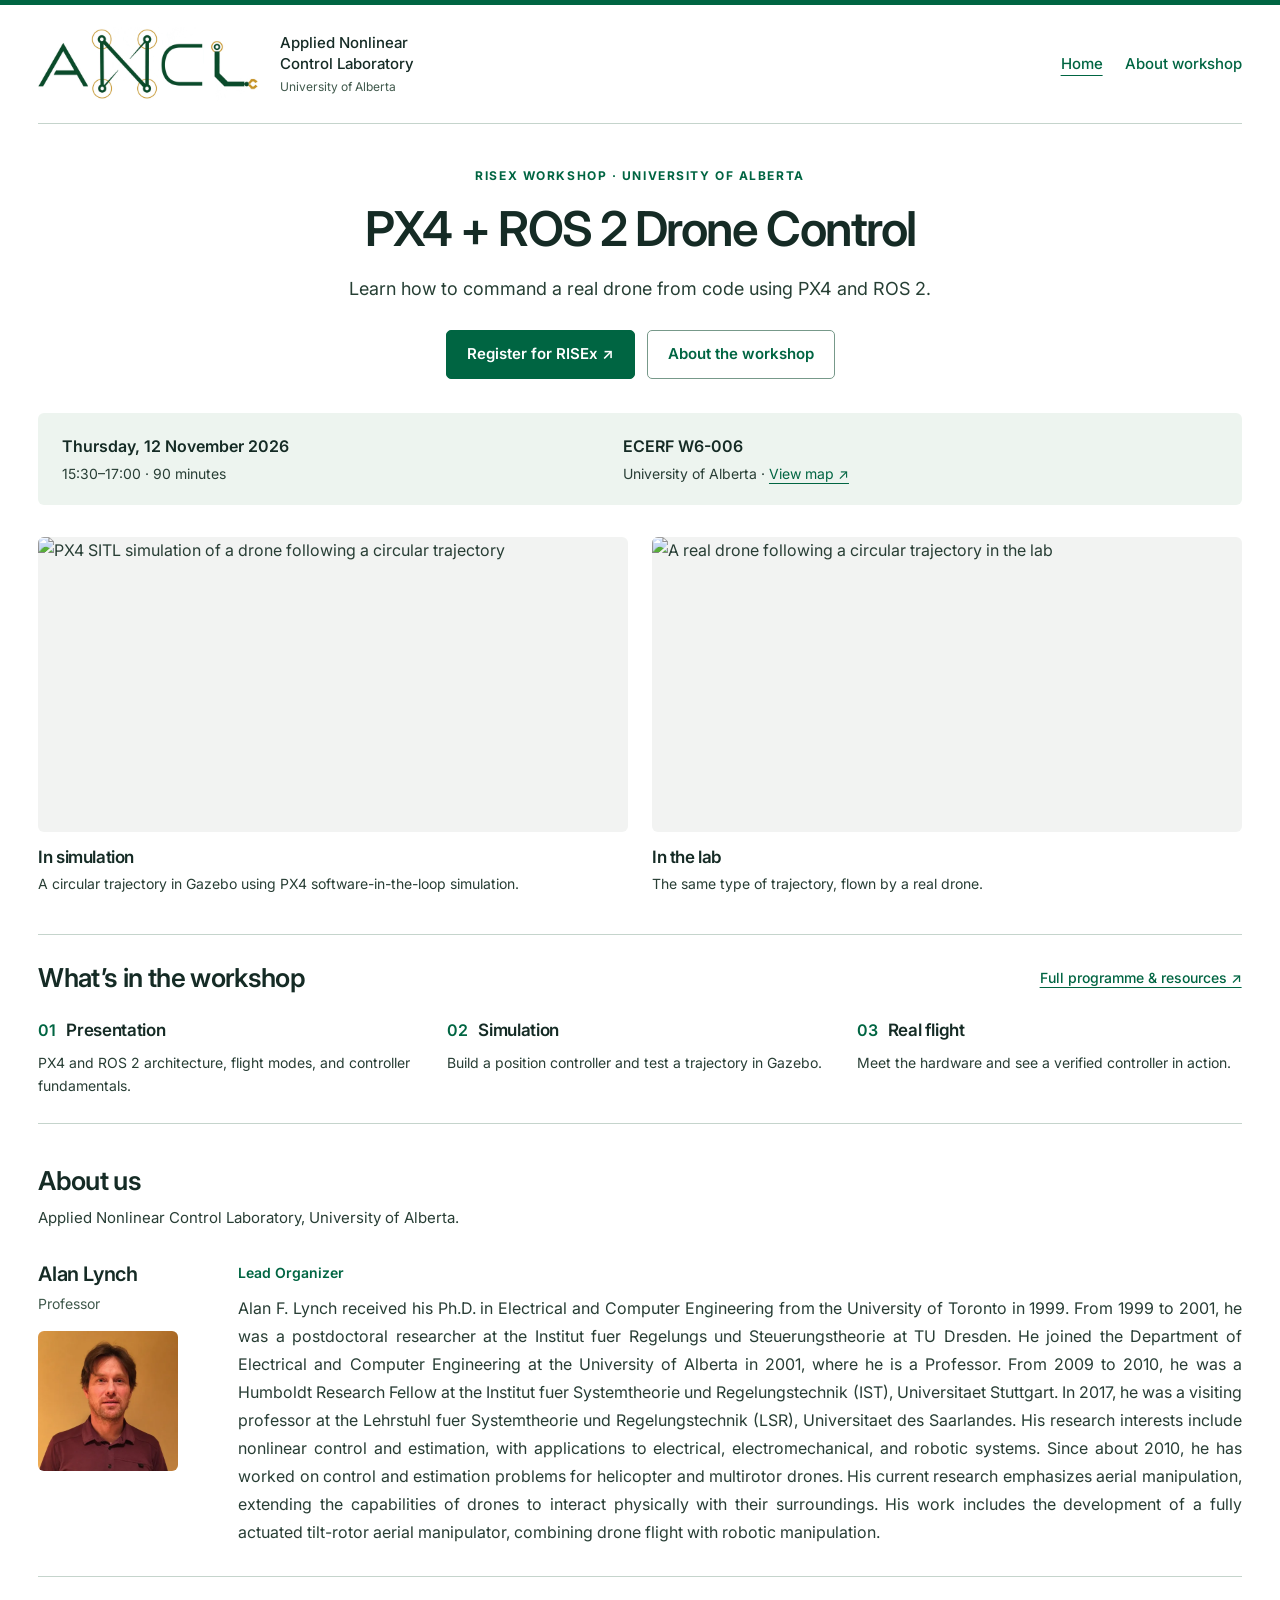
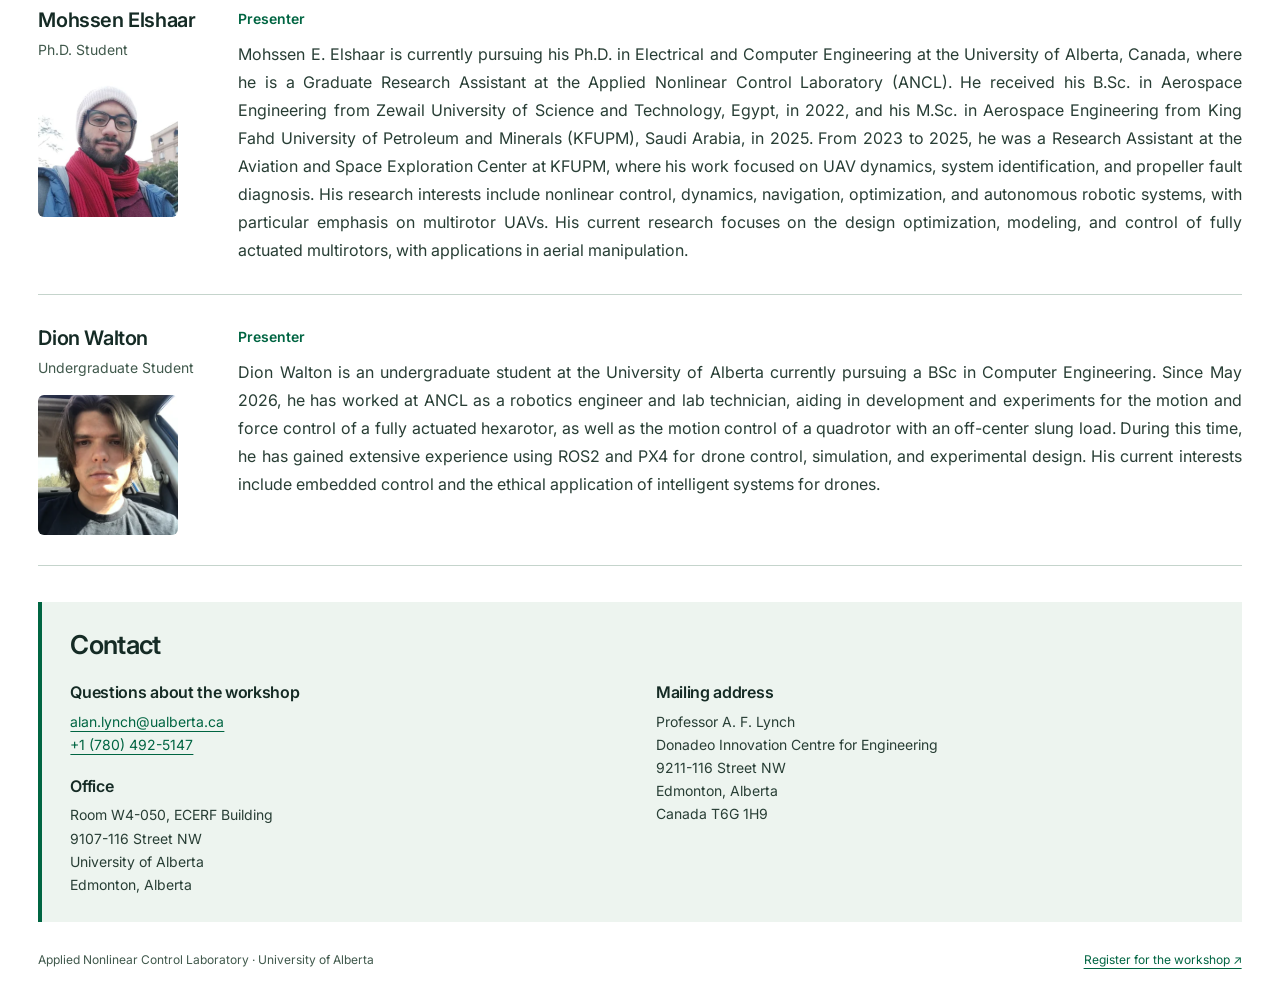
==== commit 34e5ced4: "Refine mobile layouts and optimize organiser portraits" ====
--- a/index.html
+++ b/index.html
@@ -31,7 +31,7 @@
       <div>
         <h3>Alan Lynch</h3>
         <p class="rank">Professor</p>
-        <img src="assets/alan_lynch_headshot.png" alt="Alan Lynch headshot" class="headshot" width="150" height="150" loading="lazy">
+        <img src="assets/alan_lynch_headshot.webp" alt="Alan Lynch headshot" class="headshot" width="150" height="150" loading="lazy">
       </div>
       <div>
         <h4>Lead Organizer</h4>
@@ -55,7 +55,7 @@
       <div>
         <h3>Mohssen Elshaar</h3>
         <p class="rank">Ph.D. Student</p>
-        <img src="assets/mohssen_elshaar_headshot.png" alt="Mohssen Elshaar headshot" class="headshot" width="150" height="150" loading="lazy">
+        <img src="assets/mohssen_elshaar_headshot.webp" alt="Mohssen Elshaar headshot" class="headshot" width="150" height="150" loading="lazy">
       </div>
       <div>
         <h4>Presenter</h4>
@@ -77,7 +77,7 @@
       <div>
         <h3>Dion Walton</h3>
         <p class="rank">Undergraduate Student</p>
-        <img src="assets/dion_walton_headshot.jpeg" alt="Dion Walton headshot" class="headshot" width="150" height="150" loading="lazy">
+        <img src="assets/dion_walton_headshot.webp" alt="Dion Walton headshot" class="headshot" width="150" height="150" loading="lazy">
       </div>
       <div>
         <h4>Presenter</h4>
@@ -95,7 +95,7 @@
  </section>
  <section id="home-contact" class="contact"><h2>Contact</h2><div class="contact-grid"><div><h3>Questions about the workshop</h3><p><a href="mailto:alan.lynch@ualberta.ca">alan.lynch@ualberta.ca</a><br><a href="tel:+17804925147">+1 (780) 492-5147</a></p><div class="address"><h3>Office</h3><p>Room W4-050, ECERF Building<br>9107-116 Street NW<br>University of Alberta<br>Edmonton, Alberta</p></div></div><div><h3>Mailing address</h3><p>Professor A. F. Lynch<br>Donadeo Innovation Centre for Engineering<br>9211-116 Street NW<br>Edmonton, Alberta<br>Canada T6G 1H9</p></div></div></section>
  </main>
-<footer><span>RISEx Workshop · ANCL · University of Alberta</span><a href="https://conference.albertarobotics.ca/registration/" target="_blank" rel="noopener">Register for the workshop ↗</a></footer>
+<footer><span>Applied Nonlinear Control Laboratory · University of Alberta</span><a href="https://conference.albertarobotics.ca/registration/" target="_blank" rel="noopener">Register for the workshop ↗</a></footer>
 </div>
 </body>
 </html>
--- a/style.css
+++ b/style.css
@@ -1,6 +1,6 @@
 /* Shared foundations. No build step or JavaScript is required. */
 * { box-sizing:border-box; }
-html { color-scheme:light; }
+html { color-scheme:light; -webkit-text-size-adjust:100%; text-size-adjust:100%; }
 body { margin:0; background:#fff; }
 main { display:block; }
 a:focus-visible { outline:3px solid #b37b00; outline-offset:4px; border-radius:2px; }
@@ -103,6 +103,7 @@
 #about-page li { padding-left:3px; margin:7px 0; }
 #about-page li::marker { color:var(--workshop-green); }
 #about-page .reading { display:flex; flex-wrap:wrap; column-gap:18px; row-gap:8px; margin-top:14px; font-size:14px; }
+#about-page .reading a { display:inline-flex; align-items:center; min-height:44px; padding-block:8px; }
 #about-page .systems { margin-top:36px; padding:25px 28px; background:#edf4ef; border-left:4px solid var(--workshop-green); }
 #about-page .system-columns { display:grid; grid-template-columns:1fr 1fr; gap:32px; margin-top:18px; }
 #about-page .system-columns h3 { font-size:18px; color:var(--workshop-green); }
@@ -135,7 +136,7 @@
 :is(#home-page,#about-page) .lab-name { display:block; font-size:15px; line-height:1.4; font-weight:500; }
 :is(#home-page,#about-page) .lab-university { display:block; color:#40594c; font-size:12px; font-weight:400; margin-top:5px; }
 :is(#home-page,#about-page) .lab-header nav { display:flex; flex-wrap:wrap; gap:22px; font-size:15px; font-weight:500; }
-:is(#home-page,#about-page) .lab-header nav a { color:#006542; text-decoration:none; display:inline-flex; align-items:center; min-height:40px; }
+:is(#home-page,#about-page) .lab-header nav a { color:#006542; text-decoration:none; display:inline-flex; align-items:center; min-height:44px; }
 #about-page { padding-top:0; font-size:18px; line-height:1.65; }
 #about-page .hero { margin-top:38px; padding-bottom:30px; }
 #about-page h1 { font-size:clamp(30px,4.6vw,48px); }
@@ -154,18 +155,67 @@
 #about-page .register { font-size:16px; }
 #home-page .person .bio { max-width:none; width:100%; text-align:justify; text-justify:inter-word; }
 @media(max-width:620px) {
- :is(#home-page,#about-page) .lab-header { gap:12px; padding:20px 0 14px; }
- :is(#home-page,#about-page) .lab-brand { align-items:flex-start; flex-direction:column; gap:8px; }
- :is(#home-page,#about-page) .lab-mark { width:190px; height:63px; }
- :is(#home-page,#about-page) .lab-mark img { width:242px; left:-25px; top:-37px; }
- :is(#home-page,#about-page) .lab-name { font-size:13px; }
- :is(#home-page,#about-page) .lab-header nav { width:100%; font-size:14px; }
+ :is(#home-page,#about-page) { padding-inline:20px; }
+ :is(#home-page,#about-page) .lab-header { gap:8px; padding:14px 0 10px; }
+ :is(#home-page,#about-page) .lab-brand { gap:0; }
+ :is(#home-page,#about-page) .lab-mark { width:154px; height:52px; }
+ :is(#home-page,#about-page) .lab-mark img { width:196px; left:-20px; top:-30px; }
+ :is(#home-page,#about-page) .lab-name { display:none; }
+ :is(#home-page,#about-page) .lab-header nav { width:100%; gap:8px; font-size:14px; }
+ :is(#home-page,#about-page) .lab-header nav a { min-height:44px; padding:8px 14px; border-radius:4px; }
+ :is(#home-page,#about-page) .lab-header nav a[aria-current="page"] { background:#edf4ef; }
+ :is(#home-page,#about-page) h1 { font-size:clamp(30px,7.8vw,40px); text-wrap:balance; white-space:normal; }
+ :is(#home-page,#about-page) h2 { text-wrap:balance; }
+ :is(#home-page,#about-page) .hero { text-align:left; }
+ #home-page .hero { padding:28px 0; }
+ #home-page .eyebrow { font-size:11px; letter-spacing:.09em; }
+ #home-page .lede { margin-top:16px; }
+ #home-page .hero-actions { display:grid; grid-template-columns:1fr; gap:10px; margin-top:22px; }
+ #home-page .primary,#home-page .secondary { min-height:48px; font-size:16px; padding-inline:12px; }
+ #home-page .event-facts { padding:18px; gap:16px; margin-bottom:28px; }
+ #home-page .event-facts .fact + .fact { border-top:1px solid var(--home-line); padding-top:16px; }
+ #home-page .fact p,#home-page .demos p,#home-page .stages p,#home-page .contact p { font-size:16px; }
+ #home-page .fact a { display:inline-flex; align-items:center; min-height:44px; }
+ #home-page .programme-top a { display:inline-flex; align-items:center; min-height:44px; font-size:16px; }
+ #home-page .stages { gap:20px; }
+ #home-page .stage-title { gap:12px; }
+ #home-page .stages p { margin-left:32px; }
+ #home-page .person > div:first-child { display:grid; grid-template-columns:88px minmax(0,1fr); gap:4px 16px; align-content:center; }
+ #home-page .person h3 { grid-column:2; align-self:end; }
+ #home-page .person .rank { grid-column:2; margin-top:0; }
+ #home-page .person .headshot { grid-column:1; grid-row:1 / span 2; width:88px!important; height:88px!important; margin:0!important; }
+ #home-page .person .bio { text-align:left; font-size:17px; line-height:1.7; }
+ #home-page .contact { padding:20px 18px; }
+ #home-page .contact a { display:inline-flex; align-items:center; min-height:44px; overflow-wrap:anywhere; }
+ #home-page footer a { display:inline-flex; align-items:center; min-height:44px; font-size:14px; }
  #about-page { font-size:18px; }
  #about-page .agenda-row { grid-template-columns:1fr; gap:18px; }
  #about-page h2 { font-size:26px; }
- #about-page .hero { margin-top:30px; }
+ #about-page .hero { margin-top:28px; padding-bottom:28px; }
+ #about-page .subtitle { font-size:18px; }
+ #about-page .facts { gap:4px; flex-direction:column; margin-top:18px; }
+ #about-page .agenda { margin-top:28px; }
+ #about-page .step-title { grid-template-columns:30px 1fr; }
+ #about-page .step-title > div { display:flex; align-items:baseline; justify-content:space-between; flex-wrap:wrap; gap:4px 12px; }
+ #about-page .step-meta { margin-top:0; white-space:nowrap; }
+ #about-page .reading { flex-direction:column; align-items:stretch; gap:8px; }
+ #about-page .reading a { min-height:48px; padding:10px 12px; border:1px solid #c5d4cc; border-radius:5px; line-height:1.5; }
  #about-page .system-columns { gap:22px; }
- #home-page .person .bio { text-align:left; }
+ #about-page .systems,#about-page .join { padding:22px 18px; }
+ #about-page .join { gap:18px; }
+ #about-page .join .register { width:100%; text-align:center; min-height:48px; }
+ #about-page .hero-actions .register { width:100%; }
 }
 
 :is(#home-page,#about-page) .lab-header nav a[aria-current="page"] { text-decoration:underline; text-underline-offset:6px; }
+#about-page .hero-actions { margin-top:22px; }
+#about-page .hero-actions .register { display:inline-flex; align-items:center; justify-content:center; min-height:48px; background:#006542; color:#fff; }
+#about-page .hero-actions .register:hover { background:#004c33; }
+:is(#home-page,#about-page) :is(p,a,h2,h3) { overflow-wrap:break-word; }
+@media (min-width:621px) and (max-width:900px) {
+ :is(#home-page,#about-page) .lab-header { gap:12px; }
+ :is(#home-page,#about-page) .lab-header nav a { min-height:44px; }
+ #home-page .stages { gap:18px; }
+ #home-page .person { grid-template-columns:150px minmax(0,1fr); gap:24px; }
+ #about-page .agenda-row { grid-template-columns:160px minmax(0,1fr); gap:22px; }
+}
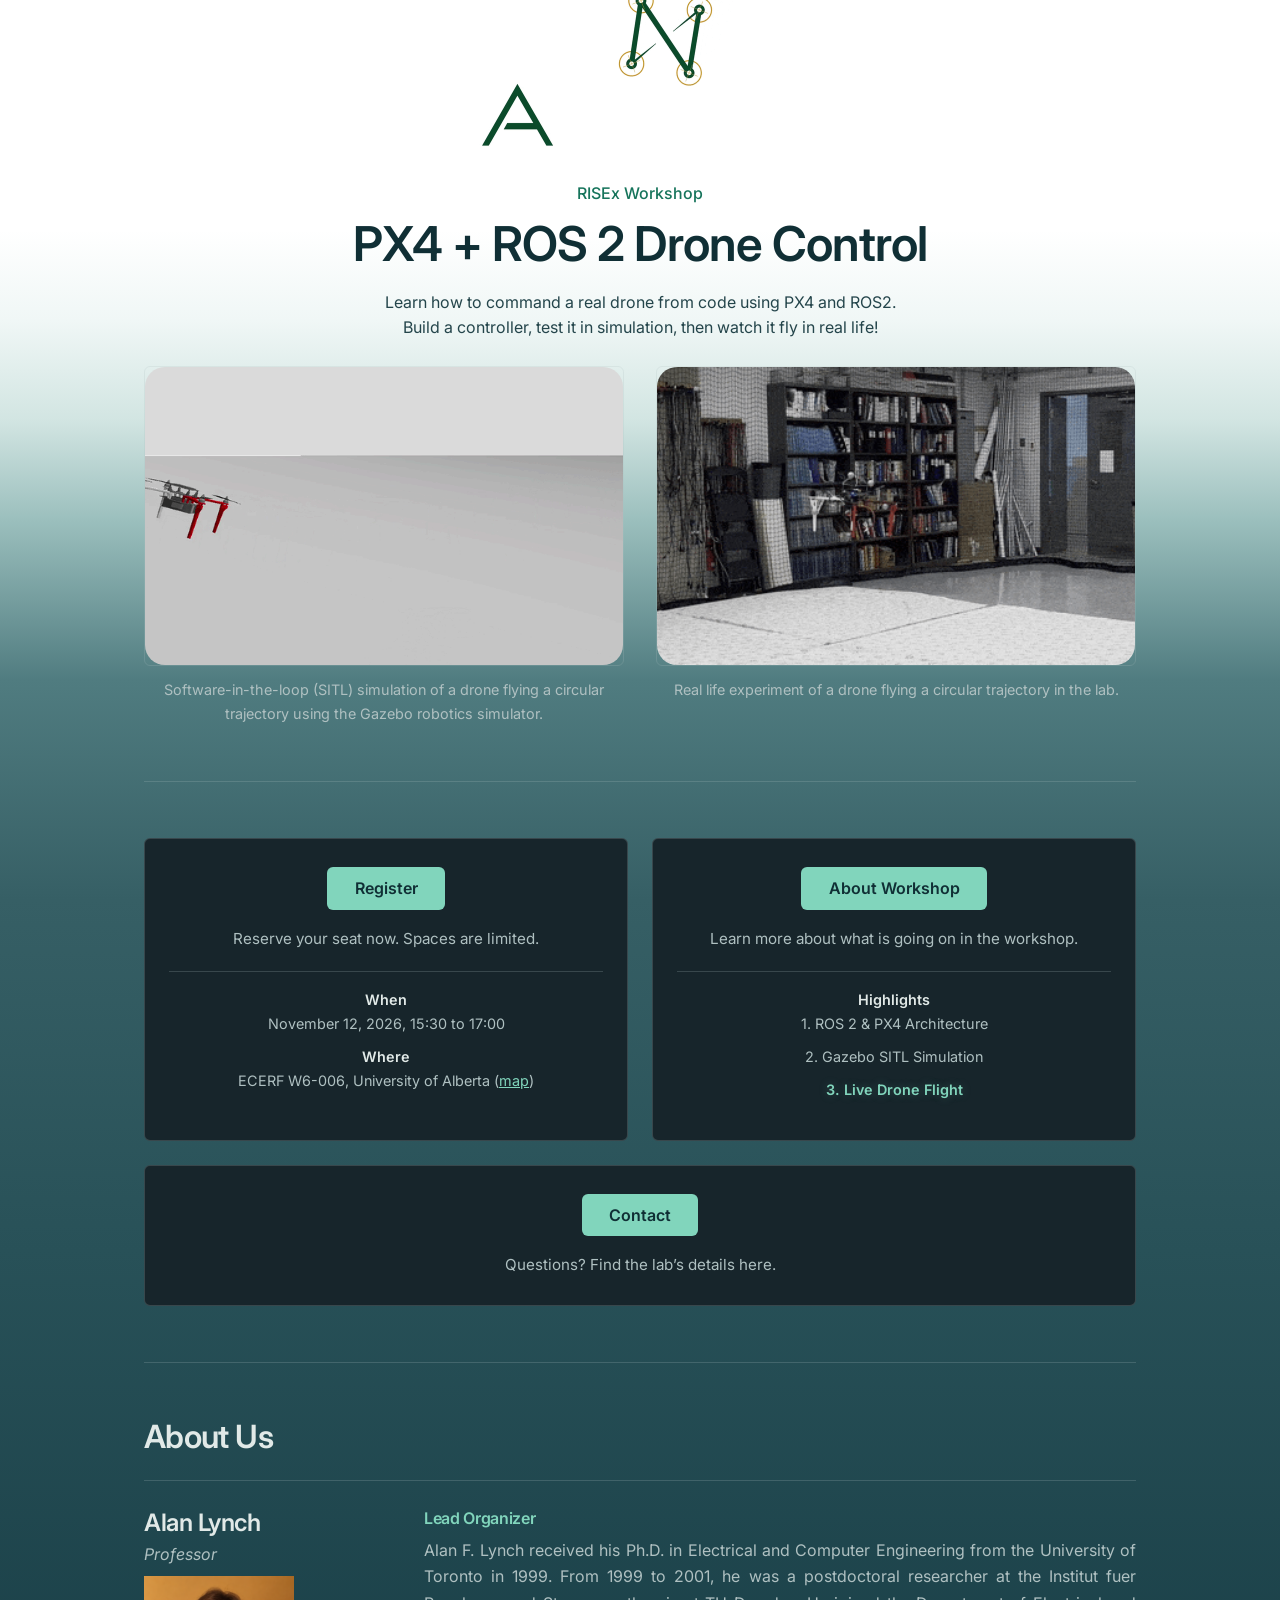
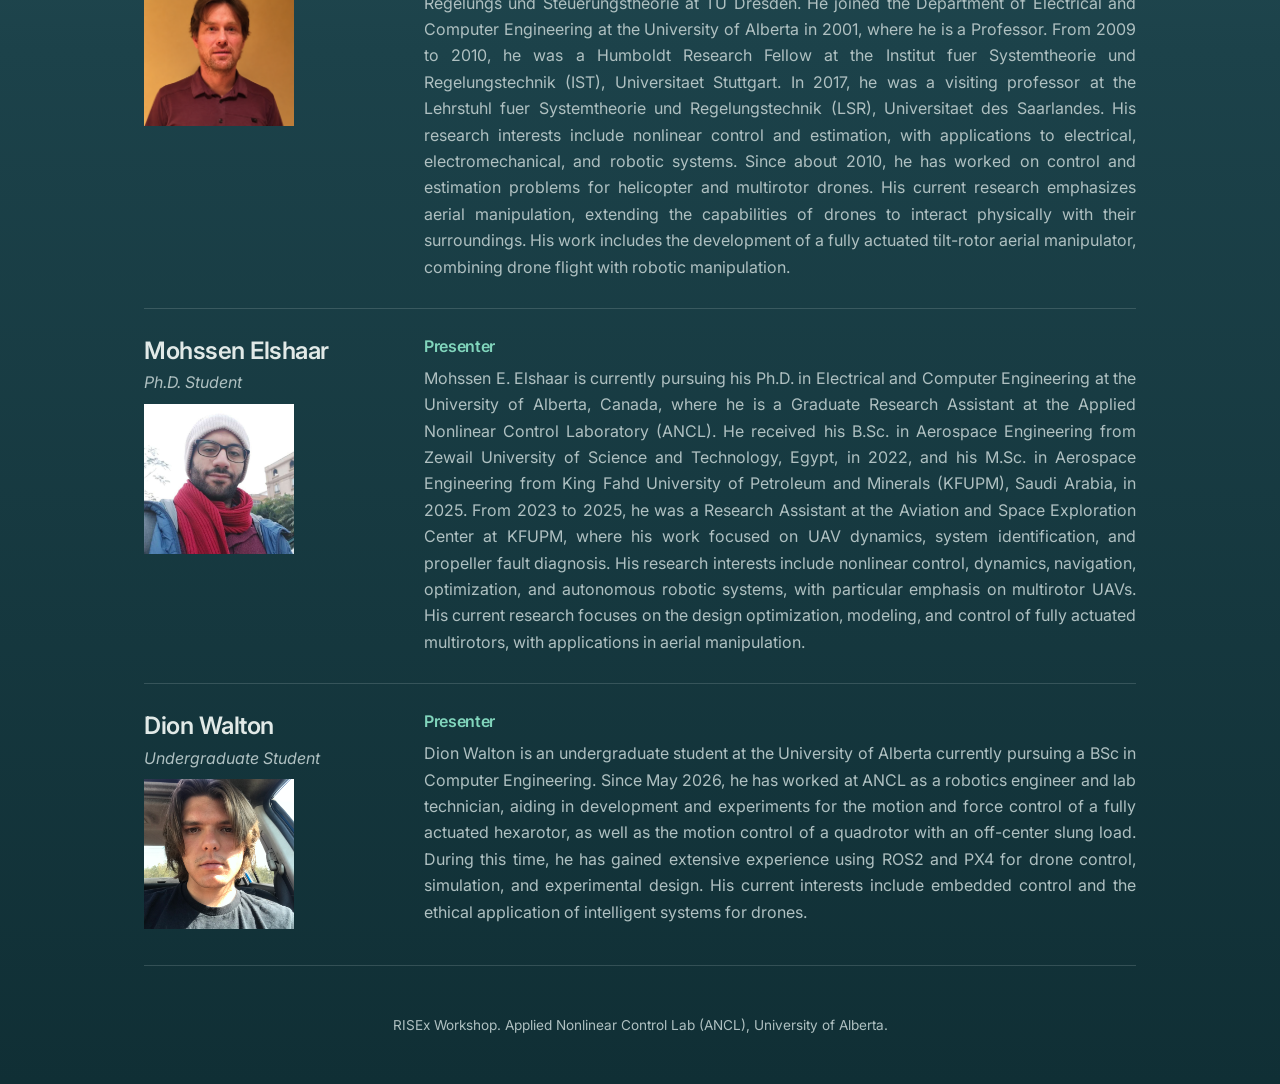
==== commit 295a6b1a: "Deploying to gh-pages from @ ANCL/ancl-risex-workshop-2026@8a5798399689e74d0e035974506d400913979670 " ====
--- a/index.html
+++ b/index.html
@@ -1,37 +1,125 @@
-<!doctype html>
+<!DOCTYPE html>
 <html lang="en">
 <head>
   <meta charset="utf-8">
   <meta name="viewport" content="width=device-width, initial-scale=1">
-  <meta name="description" content="Join ANCL at the University of Alberta for a 90-minute workshop on PX4 and ROS 2, with a presentation, guided simulation, and real drone flight.">
   <title>PX4 + ROS 2 Drone Control | RISEx Workshop</title>
   <link rel="preconnect" href="https://fonts.googleapis.com">
   <link rel="preconnect" href="https://fonts.gstatic.com" crossorigin>
-  <link href="https://fonts.googleapis.com/css2?family=Inter:wght@400;500;600;700&amp;display=swap" rel="stylesheet">
+  <link href="https://fonts.googleapis.com/css2?family=Inter:ital,wght@0,400;0,500;0,600;1,400&display=swap" rel="stylesheet">
   <link rel="stylesheet" href="style.css">
 </head>
 <body>
-<div id="home-page">
- <a class="skip-link" href="#main-content">Skip to content</a>
-<header class="lab-header">
- <a class="lab-brand" href="index.html" aria-label="ANCL workshop home">
-  <span class="lab-mark"><img width="800" height="450" src="assets/ANCL_logo.png" alt="ANCL"></span>
-  <span class="lab-name">Applied Nonlinear<br>Control Laboratory<span class="lab-university">University of Alberta</span></span>
- </a>
- <nav aria-label="Workshop navigation"><a href="index.html" aria-current="page">Home</a><a href="about.html">About workshop</a></nav>
+
+<!-- ============ BANNER ============ -->
+<header class="banner">
+  <div class="logo-ribbon">
+    <div class="wrap logo-ribbon-inner">
+      <img src="assets/ANCL_logo.gif"
+           alt="ANCL Logo"
+           class="ribbon-logo">
+    </div>
+  </div>
+
+  <div class="wrap banner-inner">
+
+    <div>
+      <p class="kicker">RISEx Workshop</p>
+      <h1>PX4 + ROS 2 Drone Control</h1>
+      <p class="lede">Learn how to command a real drone from code using PX4 and ROS2.
+        Build a controller, test it in simulation, then watch it fly in real life!
+      </p>
+    </div>
+  </div>
 </header>
-<main id="main-content">
-
- <section class="hero"><p class="eyebrow">RISEx Workshop · University of Alberta</p><h1>PX4 + ROS 2 Drone Control</h1><p class="lede">Learn how to command a real drone from code using PX4 and ROS 2.</p><div class="hero-actions"><a class="primary" href="https://conference.albertarobotics.ca/registration/" target="_blank" rel="noopener">Register for RISEx ↗</a><a class="secondary" href="about.html">About the workshop</a></div></section>
- <section class="event-facts" aria-label="Workshop date and location"><div class="fact"><div><strong>Thursday, 12 November 2026</strong><p>15:30–17:00 · 90 minutes</p></div></div><div class="fact"><div><strong>ECERF W6-006</strong><p>University of Alberta · <a href="https://maps.app.goo.gl/ZKnCwWi2fNKg6QhK7" target="_blank" rel="noopener">View map ↗</a></p></div></div></section>
- <section class="demos" aria-label="Simulation and real flight demonstrations"><figure><img width="800" height="399" src="assets/simulation.gif" alt="PX4 SITL simulation of a drone following a circular trajectory"><figcaption><h2>In simulation</h2><p>A circular trajectory in Gazebo using PX4 software-in-the-loop simulation.</p></figcaption></figure><figure><img width="480" height="240" src="assets/experiment.gif" alt="A real drone following a circular trajectory in the lab"><figcaption><h2>In the lab</h2><p>The same type of trajectory, flown by a real drone.</p></figcaption></figure></section>
- <section class="programme"><div class="programme-top"><h2>What’s in the workshop</h2><a href="about.html">Full programme &amp; resources ↗</a></div><div class="stages"><div><div class="stage-title"><span>01</span><h3>Presentation</h3></div><p>PX4 and ROS 2 architecture, flight modes, and controller fundamentals.</p></div><div><div class="stage-title"><span>02</span><h3>Simulation</h3></div><p>Build a position controller and test a trajectory in Gazebo.</p></div><div><div class="stage-title"><span>03</span><h3>Real flight</h3></div><p>Meet the hardware and see a verified controller in action.</p></div></div></section>
- <section class="people"><h2>About us</h2><p class="people-intro">Applied Nonlinear Control Laboratory, University of Alberta.</p>
- <article class="person">
+
+<main class="wrap">
+
+  <!-- ============ SIMULATION / EXPERIMENT GIFS ============ -->
+  <section class="demos">
+    <figure>
+      <div class="media"><img src="assets/simulation.gif" alt="PX4 SITL simulation"></div>
+      <figcaption>Software-in-the-loop (SITL) simulation of a drone flying a circular trajectory 
+        using the Gazebo robotics simulator.
+      </figcaption>
+    </figure>
+    <figure>
+      <div class="media"><img src="assets/experiment.gif" alt="Real drone flight"></div>
+      <figcaption>Real life experiment of a drone flying a circular trajectory in the lab.</figcaption>
+    </figure>
+  </section>
+
+  <hr>
+
+  <!-- ============ BUTTONS ============ -->
+  <section class="actions">
+    <div class="card">
+      <a class="btn" href="https://conference.albertarobotics.ca/registration/">Register</a>
+      <p>Reserve your seat now. Spaces are limited.</p>
+      <dl class="when">
+        <dt>When</dt><dd>November 12, 2026, 15:30 to 17:00</dd>
+        <dt>Where</dt><dd>ECERF W6-006, University of Alberta (<a href="https://maps.app.goo.gl/ZKnCwWi2fNKg6QhK7">map</a>)</dd>
+      </dl>
+    </div>
+
+    <div class="card">
+      <a class="btn" href="about.html">About Workshop</a>
+      <p>Learn more about what is going on in the workshop.</p>
+      <dl class="when">
+        <dt>Highlights</dt>
+        <dd>1. ROS 2 & PX4 Architecture</dd>
+        <dd>2. Gazebo SITL Simulation</dd>
+        <dd class="flight-highlight">3. Live Drone Flight</dd>
+      </dl>
+    </div>
+
+    <div class="card contact-card">
+      <button class="btn" id="contact-btn" type="button" aria-expanded="false" aria-controls="contact-panel">Contact</button>
+      <p>Questions? Find the lab’s details here.</p>
+    </div>
+  </section>
+
+  <!-- Revealed by the Contact button -->
+  <div id="contact-panel" class="popup-overlay" hidden>
+    <div class="popup-card">
+      <button type="button" class="close-btn" id="close-btn" aria-label="Close contact details">&times;</button>
+      <h2>Contact Us</h2>
+      <dl class="when">
+        <h3>Email</h3>
+      <p><a href="mailto:alan.lynch@ualberta.ca">alan.lynch@ualberta.ca</a></p>
+      <h3>Office phone</h3>
+      <p><a href="tel:+17804925147">+1 (780) 492-5147</a></p>
+      <h3>Location</h3>
+      <p>
+        Room W4-050<br>
+        ECERF Building (<a href="https://maps.app.goo.gl/ZKnCwWi2fNKg6QhK7">map</a>)<br>
+        9107-116 Street NW<br>
+        University of Alberta<br>
+        Edmonton, Alberta
+      </p>
+      <h3>Mailing address</h3>
+      <p>
+        Professor A. F. Lynch<br>
+        Donadeo Innovation Centre for Engineering<br>
+        9211-116 Street NW<br>
+        Edmonton, Alberta<br>
+        Canada T6G 1H9
+      </p>
+      </dl>      
+    </div>
+  </div>
+
+  <hr>
+
+  <!-- ============ ABOUT US ============ -->
+  <section>
+    <h2 class="section-title">About Us</h2>
+
+    <article class="person">
       <div>
         <h3>Alan Lynch</h3>
         <p class="rank">Professor</p>
-        <img src="assets/alan_lynch_headshot.webp" alt="Alan Lynch headshot" class="headshot" width="150" height="150" loading="lazy">
+        <img src="assets/alan_lynch_headshot.png" alt="Alan Lynch headshot" class="headshot" style="width: 150px; height: 150px; aspect-ratio: 1 / 1; object-fit: cover; margin: 0.5rem 0;">
       </div>
       <div>
         <h4>Lead Organizer</h4>
@@ -51,11 +139,12 @@
         </p>
       </div>
     </article>
-<article class="person">
+
+    <article class="person">
       <div>
         <h3>Mohssen Elshaar</h3>
         <p class="rank">Ph.D. Student</p>
-        <img src="assets/mohssen_elshaar_headshot.webp" alt="Mohssen Elshaar headshot" class="headshot" width="150" height="150" loading="lazy">
+        <img src="assets/mohssen_elshaar_headshot.png" alt="Mohssen Elshaar headshot" class="headshot" style="width: 150px; height: 150px; aspect-ratio: 1 / 1; object-fit: cover; margin: 0.5rem 0;">
       </div>
       <div>
         <h4>Presenter</h4>
@@ -73,11 +162,12 @@
         </p>
       </div>
     </article>
-<article class="person">
+
+    <article class="person">
       <div>
         <h3>Dion Walton</h3>
         <p class="rank">Undergraduate Student</p>
-        <img src="assets/dion_walton_headshot.webp" alt="Dion Walton headshot" class="headshot" width="150" height="150" loading="lazy">
+        <img src="assets/dion_walton_headshot.jpeg" alt="Dion Walton headshot" class="headshot" style="width: 150px; height: 150px; aspect-ratio: 1 / 1; object-fit: cover; margin: 0.5rem 0;">
       </div>
       <div>
         <h4>Presenter</h4>
@@ -92,10 +182,50 @@
         </p>
       </div>
     </article>
- </section>
- <section id="home-contact" class="contact"><h2>Contact</h2><div class="contact-grid"><div><h3>Questions about the workshop</h3><p><a href="mailto:alan.lynch@ualberta.ca">alan.lynch@ualberta.ca</a><br><a href="tel:+17804925147">+1 (780) 492-5147</a></p><div class="address"><h3>Office</h3><p>Room W4-050, ECERF Building<br>9107-116 Street NW<br>University of Alberta<br>Edmonton, Alberta</p></div></div><div><h3>Mailing address</h3><p>Professor A. F. Lynch<br>Donadeo Innovation Centre for Engineering<br>9211-116 Street NW<br>Edmonton, Alberta<br>Canada T6G 1H9</p></div></div></section>
- </main>
-<footer><span>Applied Nonlinear Control Laboratory · University of Alberta</span><a href="https://conference.albertarobotics.ca/registration/" target="_blank" rel="noopener">Register for the workshop ↗</a></footer>
-</div>
+  </section>
+
+  <footer class="wrap" style="padding:3rem 1.5rem;text-align:center;font-size:.85rem">
+    RISEx Workshop. Applied Nonlinear Control Lab (ANCL), University of Alberta.
+  </footer>
+</main>
+
+<script>
+  const btn = document.getElementById('contact-btn');
+  const panel = document.getElementById('contact-panel');
+  const closeBtn = document.getElementById('close-btn');
+
+  function togglePanel(show) {
+    const isOpen = show !== undefined ? show : panel.hidden;
+    panel.hidden = !isOpen;
+    btn.setAttribute('aria-expanded', isOpen);
+  }
+
+  btn.addEventListener('click', (e) => {
+    e.stopPropagation();
+    togglePanel();
+  });
+
+  if (closeBtn) {
+    closeBtn.addEventListener('click', () => togglePanel(false));
+  }
+
+  // Close when clicking the backdrop overlay area outside the card
+  panel.addEventListener('click', (e) => {
+    if (e.target === panel) {
+      togglePanel(false);
+    }
+  });
+
+  // Close on Escape key press
+  document.addEventListener('keydown', (e) => {
+    if (e.key === 'Escape' && !panel.hidden) {
+      togglePanel(false);
+      btn.focus();
+    }
+  });
+
+  // hide broken image icons until files are added
+  document.querySelectorAll('img').forEach(i => i.addEventListener('error', () => i.style.visibility = 'hidden'));
+</script>
 </body>
-</html>
+</html>
--- a/style.css
+++ b/style.css
@@ -1,221 +1,202 @@
-/* Shared foundations. No build step or JavaScript is required. */
-* { box-sizing:border-box; }
-html { color-scheme:light; -webkit-text-size-adjust:100%; text-size-adjust:100%; }
-body { margin:0; background:#fff; }
-main { display:block; }
-a:focus-visible { outline:3px solid #b37b00; outline-offset:4px; border-radius:2px; }
-.skip-link { position:absolute; top:8px; left:20px; z-index:10; padding:10px 16px; background:#fff; color:#006542; transform:translateY(-160%); }
-.skip-link:focus { transform:translateY(0); }
-
-/* Home page */
-
-#home-page { --home-green:#006542; --home-ink:#152b25; --home-body:#283e35; --home-line:#c5d4cc; color-scheme:light; background:#fff; color:var(--home-body); font:400 16px/1.65 Inter,Arial,sans-serif; border-top:5px solid var(--home-green); padding:0 clamp(22px,5vw,58px) 30px; }
-#home-page * { box-sizing:border-box; }
-#home-page h1,#home-page h2,#home-page h3,#home-page h4,#home-page p,#home-page figure { margin:0; }
-#home-page a { color:var(--home-green); text-decoration:underline; text-underline-offset:4px; }
-#home-page a:hover { color:#003e29; text-decoration-thickness:2px; }
-#home-page img { display:block; max-width:100%; }
-#home-page .home-nav { display:flex; align-items:center; justify-content:space-between; gap:20px; border-bottom:1px solid var(--home-line); padding:6px 0; }
-#home-page .home-logo { width:160px; height:90px; object-fit:contain; }
-#home-page .home-nav nav { display:flex; gap:22px; flex-wrap:wrap; font-size:14px; font-weight:500; }
-#home-page .home-nav a { text-decoration:none; }
-#home-page .hero { text-align:center; padding:42px 0 30px; }
-#home-page .eyebrow { color:var(--home-green); font-weight:700; font-size:12px; text-transform:uppercase; letter-spacing:.13em; margin-bottom:14px; }
-#home-page h1 { font-size:clamp(28px,4.15vw,42px); color:var(--home-ink); line-height:1.2; font-weight:600; letter-spacing:-.04em; }
-#home-page .lede { font-size:18px; line-height:1.6; max-width:62ch; margin:18px auto 0; color:#263f34; }
-#home-page .hero-actions { display:flex; flex-wrap:wrap; gap:12px; justify-content:center; margin-top:26px; }
-#home-page .primary,#home-page .secondary { display:inline-flex; align-items:center; justify-content:center; padding:11px 20px; border-radius:5px; font-size:15px; font-weight:600; text-decoration:none; }
-#home-page .primary { background:var(--home-green); color:#fff; border:1px solid var(--home-green); }
-#home-page .primary:hover { background:#004c33; color:#fff; }
-#home-page .secondary { background:#fff; color:var(--home-green); border:1px solid #77998a; }
-#home-page .event-facts { background:#edf4ef; padding:20px 24px; display:grid; grid-template-columns:1fr 1.1fr; gap:20px; border-radius:6px; margin:4px 0 32px; }
-#home-page .fact { display:flex; gap:12px; }
-#home-page .fact svg { width:18px; height:18px; flex-shrink:0; margin-top:4px; color:var(--home-green); }
-#home-page .fact strong { display:block; font-weight:600; color:var(--home-ink); }
-#home-page .fact p { font-size:14px; margin-top:3px; }
-#home-page h2 { font-size:26px; line-height:1.3; font-weight:600; color:var(--home-ink); letter-spacing:-.025em; }
-#home-page h3 { font-size:21px; line-height:1.3; font-weight:600; color:var(--home-ink); letter-spacing:-.02em; }
-#home-page .demos { display:grid; grid-template-columns:1fr 1fr; gap:24px; }
-#home-page .demos img { width:100%; height:auto; aspect-ratio:2/1; object-fit:contain; background:#f2f3f2; border-radius:6px; }
-#home-page .demos figcaption { margin-top:14px; }
-#home-page .demos h2 { font-size:17px; }
-#home-page .demos p { margin-top:5px; font-size:14px; line-height:1.6; }
-#home-page .programme { margin-top:38px; padding:26px 0; border-top:1px solid var(--home-line); border-bottom:1px solid var(--home-line); }
-#home-page .programme-top { display:flex; justify-content:space-between; align-items:center; flex-wrap:wrap; gap:12px; }
-#home-page .programme-top a { font-size:14px; font-weight:500; }
-#home-page .stages { display:grid; grid-template-columns:repeat(3,1fr); gap:24px; margin-top:22px; }
-#home-page .stage-title { display:flex; gap:10px; align-items:baseline; }
-#home-page .stage-title span { color:var(--home-green); font-weight:600; }
-#home-page .stages h3 { font-size:17px; }
-#home-page .stages p { font-size:14px; margin-top:8px; }
-#home-page .people { margin-top:40px; }
-#home-page .people-intro { margin-top:8px; font-size:15px; }
-#home-page .person { display:grid; grid-template-columns:170px minmax(0,1fr); gap:30px; padding:30px 0; border-bottom:1px solid var(--home-line); }
-#home-page .person h3 { font-size:20px; }
-#home-page .person .rank { margin-top:5px; font-size:14px; color:#40594c; }
-#home-page .person .headshot { width:140px!important; height:140px!important; aspect-ratio:1; object-fit:cover; border-radius:6px; margin:16px 0 0!important; }
-#home-page .person h4 { margin:0 0 10px; color:var(--home-green); font-size:14px; font-weight:600; }
-#home-page .person .bio { font-size:16px; line-height:1.75; text-align:left; color:var(--home-body); max-width:68ch; }
-#home-page .contact { margin-top:36px; padding:26px 28px; background:#edf4ef; border-left:4px solid var(--home-green); }
-#home-page .contact-grid { display:grid; grid-template-columns:1fr 1fr; gap:28px; margin-top:20px; }
-#home-page .contact h3 { font-size:16px; margin-bottom:7px; }
-#home-page .contact p { font-size:14px; }
-#home-page .contact .address { margin-top:20px; }
-#home-page footer { display:flex; justify-content:space-between; flex-wrap:wrap; gap:12px; margin-top:28px; font-size:12px; color:#40594c; }
-@media(min-width:750px) { #home-page h1 { white-space:nowrap; } }
-@media(max-width:620px) {
- #home-page .home-logo { width:115px; height:65px; }
- #home-page .home-nav nav { gap:8px 16px; font-size:13px; }
- #home-page .hero { padding-top:34px; }
- #home-page .event-facts,#home-page .demos,#home-page .stages,#home-page .contact-grid { grid-template-columns:1fr; }
- #home-page .demos { gap:28px; }
- #home-page .person { grid-template-columns:1fr; gap:20px; }
- #home-page .person .headshot { width:120px!important; height:120px!important; }
- #home-page .contact { padding:22px; }
- #home-page .home-nav a { display:inline-flex; align-items:center; min-height:36px; }
-}
-
-
-/* About page */
-
-#about-page { --workshop-green:#006542; --workshop-ink:#152b25; --workshop-body:#283e35; --workshop-rule:#c5d4cc; color-scheme:light; background:#ffffff; color:var(--workshop-body); font:400 16px/1.65 Inter,Arial,sans-serif; padding:28px clamp(22px,5vw,58px) 32px; border-top:5px solid var(--workshop-green); }
-#about-page * { box-sizing:border-box; }
-#about-page h1,#about-page h2,#about-page h3,#about-page p { margin:0; }
-#about-page a { color:var(--workshop-green); text-decoration:underline; text-underline-offset:4px; text-decoration-thickness:1px; }
-#about-page a:hover { color:#003e29; text-decoration-thickness:2px; }
-#about-page .back { display:inline-block; font-size:14px; font-weight:500; text-decoration:none; }
-#about-page .hero { margin-top:46px; padding-bottom:32px; border-bottom:1px solid var(--workshop-rule); }
-#about-page .eyebrow { color:var(--workshop-green); font-size:12px; font-weight:700; letter-spacing:.12em; text-transform:uppercase; margin-bottom:13px; }
-#about-page h1 { color:var(--workshop-ink); font-size:clamp(28px,4.15vw,42px); line-height:1.2; font-weight:600; letter-spacing:-.04em; }
-#about-page .subtitle { color:#263f34; font-size:18px; margin-top:16px; line-height:1.6; }
-#about-page .facts { display:flex; flex-wrap:wrap; gap:8px 24px; margin-top:24px; font-size:14px; color:#355044; }
-#about-page .facts span { display:flex; align-items:center; gap:8px; }
-#about-page .facts svg { width:16px; height:16px; color:var(--workshop-green); }
-#about-page h2 { color:var(--workshop-ink); font-size:25px; line-height:1.3; font-weight:600; letter-spacing:-.025em; }
-#about-page h3 { color:var(--workshop-ink); font-size:21px; line-height:1.35; font-weight:600; letter-spacing:-.02em; }
-#about-page .agenda { margin-top:34px; }
-#about-page .agenda-row { display:grid; grid-template-columns:minmax(170px,.7fr) minmax(0,1.6fr); gap:26px; padding:28px 0; border-bottom:1px solid var(--workshop-rule); }
-#about-page .step-title { display:grid; grid-template-columns:32px 1fr; gap:12px; align-content:start; }
-#about-page .step-number { font-size:23px; font-weight:600; line-height:1.3; color:var(--workshop-green); }
-#about-page .step-meta { margin-top:5px; font-size:14px; color:#40594c; }
-#about-page .list-title { font-size:13px; font-weight:600; letter-spacing:.035em; color:#395347; margin-bottom:8px; }
-#about-page ul { padding:0 0 0 19px; margin:0; }
-#about-page li { padding-left:3px; margin:7px 0; }
-#about-page li::marker { color:var(--workshop-green); }
-#about-page .reading { display:flex; flex-wrap:wrap; column-gap:18px; row-gap:8px; margin-top:14px; font-size:14px; }
-#about-page .reading a { display:inline-flex; align-items:center; min-height:44px; padding-block:8px; }
-#about-page .systems { margin-top:36px; padding:25px 28px; background:#edf4ef; border-left:4px solid var(--workshop-green); }
-#about-page .system-columns { display:grid; grid-template-columns:1fr 1fr; gap:32px; margin-top:18px; }
-#about-page .system-columns h3 { font-size:18px; color:var(--workshop-green); }
-#about-page .system-columns p { margin-top:7px; }
-#about-page .outcomes { margin-top:35px; }
-#about-page .outcomes ul { margin-top:15px; }
-#about-page .outcomes strong { color:var(--workshop-ink); font-weight:600; }
-#about-page .join { display:flex; align-items:center; justify-content:space-between; gap:20px; flex-wrap:wrap; margin-top:36px; padding:26px 28px; background:#07543d; color:#fff; border-radius:6px; }
-#about-page .join h3 { color:#fff; }
-#about-page .join p { color:#fff; margin-top:5px; font-size:14px; }
-#about-page .register { display:inline-block; padding:11px 20px; font-size:15px; font-weight:600; background:#fff; color:#064730; text-decoration:none; border-radius:4px; }
-#about-page footer { margin-top:28px; font-size:12px; color:#40594c; }
-@media(min-width:750px) { #about-page h1 { white-space:nowrap; } }
-@media(max-width:620px) {
- #about-page .hero { margin-top:34px; }
- #about-page .agenda-row { grid-template-columns:1fr; gap:18px; }
- #about-page .system-columns { grid-template-columns:1fr; gap:20px; }
- #about-page .systems,#about-page .join { padding:22px; }
- #about-page .reading a { display:inline-flex; min-height:32px; align-items:center; }
-}
-
-
-/* Shared header and approved layout */
-:is(#home-page,#about-page) { width:100%; max-width:1280px; margin-inline:auto; padding-inline:clamp(20px,3vw,48px); }
-:is(#home-page,#about-page) h1 { font-size:clamp(30px,4.6vw,48px); font-weight:600; line-height:1.2; letter-spacing:-.04em; }
-:is(#home-page,#about-page) .lab-header { display:flex; align-items:center; justify-content:space-between; flex-wrap:wrap; gap:22px; padding:22px 0; border-bottom:1px solid #c5d4cc; }
-:is(#home-page,#about-page) .lab-brand { display:flex; align-items:center; gap:22px; color:#152b25; text-decoration:none; }
-:is(#home-page,#about-page) .lab-mark { display:block; position:relative; width:220px; height:74px; flex-shrink:0; overflow:hidden; }
-:is(#home-page,#about-page) .lab-mark img { position:absolute; width:280px; height:auto; max-width:none; left:-29px; top:-43px; }
-:is(#home-page,#about-page) .lab-name { display:block; font-size:15px; line-height:1.4; font-weight:500; }
-:is(#home-page,#about-page) .lab-university { display:block; color:#40594c; font-size:12px; font-weight:400; margin-top:5px; }
-:is(#home-page,#about-page) .lab-header nav { display:flex; flex-wrap:wrap; gap:22px; font-size:15px; font-weight:500; }
-:is(#home-page,#about-page) .lab-header nav a { color:#006542; text-decoration:none; display:inline-flex; align-items:center; min-height:44px; }
-#about-page { padding-top:0; font-size:18px; line-height:1.65; }
-#about-page .hero { margin-top:38px; padding-bottom:30px; }
-#about-page h1 { font-size:clamp(30px,4.6vw,48px); }
-#about-page h2 { font-size:28px; }
-#about-page h3 { font-size:23px; }
-#about-page .subtitle { font-size:20px; }
-#about-page .facts { font-size:16px; }
-#about-page .agenda-row { grid-template-columns:180px minmax(0,1fr); gap:28px; padding:28px 0; }
-#about-page .list-title { font-size:16px; letter-spacing:0; color:#203b2d; }
-#about-page .step-meta,#about-page .reading { font-size:16px; }
-#about-page .step-title { grid-template-columns:30px 1fr; gap:10px; }
-#about-page .system-columns h3 { font-size:21px; }
-#about-page .system-columns { gap:42px; }
-#about-page .systems { padding:28px; }
-#about-page .join p { font-size:16px; }
-#about-page .register { font-size:16px; }
-#home-page .person .bio { max-width:none; width:100%; text-align:justify; text-justify:inter-word; }
-@media(max-width:620px) {
- :is(#home-page,#about-page) { padding-inline:20px; }
- :is(#home-page,#about-page) .lab-header { gap:8px; padding:14px 0 10px; }
- :is(#home-page,#about-page) .lab-brand { gap:0; }
- :is(#home-page,#about-page) .lab-mark { width:154px; height:52px; }
- :is(#home-page,#about-page) .lab-mark img { width:196px; left:-20px; top:-30px; }
- :is(#home-page,#about-page) .lab-name { display:none; }
- :is(#home-page,#about-page) .lab-header nav { width:100%; gap:8px; font-size:14px; }
- :is(#home-page,#about-page) .lab-header nav a { min-height:44px; padding:8px 14px; border-radius:4px; }
- :is(#home-page,#about-page) .lab-header nav a[aria-current="page"] { background:#edf4ef; }
- :is(#home-page,#about-page) h1 { font-size:clamp(30px,7.8vw,40px); text-wrap:balance; white-space:normal; }
- :is(#home-page,#about-page) h2 { text-wrap:balance; }
- :is(#home-page,#about-page) .hero { text-align:left; }
- #home-page .hero { padding:28px 0; }
- #home-page .eyebrow { font-size:11px; letter-spacing:.09em; }
- #home-page .lede { margin-top:16px; }
- #home-page .hero-actions { display:grid; grid-template-columns:1fr; gap:10px; margin-top:22px; }
- #home-page .primary,#home-page .secondary { min-height:48px; font-size:16px; padding-inline:12px; }
- #home-page .event-facts { padding:18px; gap:16px; margin-bottom:28px; }
- #home-page .event-facts .fact + .fact { border-top:1px solid var(--home-line); padding-top:16px; }
- #home-page .fact p,#home-page .demos p,#home-page .stages p,#home-page .contact p { font-size:16px; }
- #home-page .fact a { display:inline-flex; align-items:center; min-height:44px; }
- #home-page .programme-top a { display:inline-flex; align-items:center; min-height:44px; font-size:16px; }
- #home-page .stages { gap:20px; }
- #home-page .stage-title { gap:12px; }
- #home-page .stages p { margin-left:32px; }
- #home-page .person > div:first-child { display:grid; grid-template-columns:88px minmax(0,1fr); gap:4px 16px; align-content:center; }
- #home-page .person h3 { grid-column:2; align-self:end; }
- #home-page .person .rank { grid-column:2; margin-top:0; }
- #home-page .person .headshot { grid-column:1; grid-row:1 / span 2; width:88px!important; height:88px!important; margin:0!important; }
- #home-page .person .bio { text-align:left; font-size:17px; line-height:1.7; }
- #home-page .contact { padding:20px 18px; }
- #home-page .contact a { display:inline-flex; align-items:center; min-height:44px; overflow-wrap:anywhere; }
- #home-page footer a { display:inline-flex; align-items:center; min-height:44px; font-size:14px; }
- #about-page { font-size:18px; }
- #about-page .agenda-row { grid-template-columns:1fr; gap:18px; }
- #about-page h2 { font-size:26px; }
- #about-page .hero { margin-top:28px; padding-bottom:28px; }
- #about-page .subtitle { font-size:18px; }
- #about-page .facts { gap:4px; flex-direction:column; margin-top:18px; }
- #about-page .agenda { margin-top:28px; }
- #about-page .step-title { grid-template-columns:30px 1fr; }
- #about-page .step-title > div { display:flex; align-items:baseline; justify-content:space-between; flex-wrap:wrap; gap:4px 12px; }
- #about-page .step-meta { margin-top:0; white-space:nowrap; }
- #about-page .reading { flex-direction:column; align-items:stretch; gap:8px; }
- #about-page .reading a { min-height:48px; padding:10px 12px; border:1px solid #c5d4cc; border-radius:5px; line-height:1.5; }
- #about-page .system-columns { gap:22px; }
- #about-page .systems,#about-page .join { padding:22px 18px; }
- #about-page .join { gap:18px; }
- #about-page .join .register { width:100%; text-align:center; min-height:48px; }
- #about-page .hero-actions .register { width:100%; }
-}
-
-:is(#home-page,#about-page) .lab-header nav a[aria-current="page"] { text-decoration:underline; text-underline-offset:6px; }
-#about-page .hero-actions { margin-top:22px; }
-#about-page .hero-actions .register { display:inline-flex; align-items:center; justify-content:center; min-height:48px; background:#006542; color:#fff; }
-#about-page .hero-actions .register:hover { background:#004c33; }
-:is(#home-page,#about-page) :is(p,a,h2,h3) { overflow-wrap:break-word; }
-@media (min-width:621px) and (max-width:900px) {
- :is(#home-page,#about-page) .lab-header { gap:12px; }
- :is(#home-page,#about-page) .lab-header nav a { min-height:44px; }
- #home-page .stages { gap:18px; }
- #home-page .person { grid-template-columns:150px minmax(0,1fr); gap:24px; }
- #about-page .agenda-row { grid-template-columns:160px minmax(0,1fr); gap:22px; }
-}
+/* ============ THEME ============ */
+:root {
+  --bg: #102F35;            /* page background */
+  --banner: #17252B;        /* banner, cards, panels */
+  --accent: #81D5BC;        /* buttons, highlights */
+  --on-accent: #102F35;     /* button text */
+  --accent-hover: #9AE2CD;
+  --text: #E1E9E7;          /* headers, main text */
+  --muted: #AFC0C1;         /* descriptions, secondary text */
+  --line: rgba(175, 192, 193, 0.22);
+  --radius: 6px;
+  --max: 1040px;
+  --font-body: "Inter", system-ui, sans-serif;
+  --font-head: "Inter", system-ui, sans-serif;
+}
+
+* { box-sizing: border-box; }
+body {
+  margin: 0;
+  min-height: 100vh;
+  background: linear-gradient(
+    to bottom,
+    #ffffff 0px,
+    #ffffff 230px,
+    #f0f7f6 320px,
+    #d2e5e2 420px,
+    #9bbfbd 520px,
+    #507c80 680px,
+    #365f65 900px,
+    #285158 1250px,
+    #1c424a 1650px,
+    #102F35 100%
+  );
+  color: var(--muted);
+  font: 400 1rem/1.65 var(--font-body);
+}
+.wrap { max-width: var(--max); margin: 0 auto; padding: 0 1.5rem; }
+h1, h2, h3, h4 { margin: 0; color: var(--text); font-family: var(--font-head); font-weight: 600; line-height: 1.15; letter-spacing: -0.02em; }
+a { color: var(--accent); }
+img { display: block; max-width: 100%; }
+hr { border: 0; border-top: 1px solid var(--line); margin: 3.5rem 0; }
+p { margin: 0; }
+
+/* ---------- Banner ---------- */
+.banner { background: transparent; border: none; }
+.banner-inner {
+  display: flex;
+  align-items: center;
+  justify-content: center;
+  text-align: center;
+  margin-top: -45px;
+  padding: 0 24px 105px;
+  position: relative;
+  z-index: 2;
+}
+.logo-ribbon {
+  background: transparent;
+  border: none;
+}
+
+.logo-ribbon-inner {
+  display: flex;
+  justify-content: center;
+  align-items: center;
+  padding: 0 24px;
+}
+
+.ribbon-logo {
+  display: block;
+  width: 400px;
+  max-width: 100%;
+  height: auto;
+  background: white;
+  border: none;
+  border-radius: 0;
+  box-shadow: none;
+}
+.banner h1 { font-size: clamp(2rem, 4vw, 3rem); color: #102F35; line-height: 1.15; }
+.banner .kicker { margin-bottom: 10px; color: #16745B; font-weight: 500; }
+.banner .lede {
+  margin: 18px auto 0;
+  max-width: 55ch;
+  color: #24454B;
+  line-height: 1.6;
+}
+
+/* ---------- Simulation / experiment gifs ---------- */
+.demos { display: grid; grid-template-columns: 1fr 1fr; gap: 2rem; margin-top: -5.0rem; }
+.demos figure { margin: 0; text-align: center; }
+.demos h2 { margin-bottom: 1rem; font-size: 1.5rem; }
+.media { aspect-ratio: 16 / 10; overflow: hidden; background: rgba(255, 255, 255, 0.0); border: 1px solid var(--line); border-radius: var(--radius); }
+.media img { width: 100%; height: 100%; object-fit: cover; border-radius: 20px;}
+.demos figcaption { margin-top: .75rem; font-size: .9rem; }
+
+/* ---------- Action cards ---------- */
+.actions { display: grid; grid-template-columns: 1fr 1fr; gap: 1.5rem; }
+.card { display: flex; flex-direction: column; align-items: center; gap: 1rem; padding: 1.75rem 1.5rem; text-align: center; background: var(--banner); border: 1px solid var(--line); border-radius: var(--radius); }
+.card.contact-card { grid-column: 1 / -1; }
+.card p { font-size: .95rem; }
+.btn { display: inline-block; padding: .7rem 1.7rem; border: 0; border-radius: var(--radius); background: var(--accent); color: var(--on-accent); font: 600 1rem var(--font-body); text-decoration: none; cursor: pointer; transition: background .15s; }
+.btn:hover { background: var(--accent-hover); }
+.btn:focus-visible { outline: 2px solid var(--text); outline-offset: 3px; }
+.when { width: 100%; margin: .25rem 0 0; padding-top: 1rem; border-top: 1px solid var(--line); font-size: .9rem; }
+.when dt { color: var(--text); font-weight: 600; }
+.when dd { margin: 0 0 .6rem; }
+
+/* ---------- Pop-up Button ---------- */
+.popup-overlay {
+  position: fixed;
+  inset: 0;
+  z-index: 1000;
+  display: flex;
+  align-items: center;
+  justify-content: center;
+  background: rgba(16, 47, 53, 0.65);
+  backdrop-filter: blur(8px);
+  -webkit-backdrop-filter: blur(8px);
+}
+
+.popup-overlay[hidden] {
+  display: none !important;
+}
+
+.popup-card {
+  position: relative;
+  width: min(90vw, 420px);
+  padding: 2rem 1.75rem 1.75rem;
+  background: var(--banner);
+  color: var(--muted);
+  border: 1px solid var(--line);
+  border-radius: var(--radius);
+  box-shadow: 0 20px 25px -5px rgba(0, 0, 0, 0.5), 0 8px 10px -6px rgba(0, 0, 0, 0.5);
+}
+
+.popup-card h3 {
+  margin-bottom: 0.75rem;
+  color: var(--text);
+}
+
+.popup-card p {
+  margin-bottom: 0.5rem;
+}
+
+.close-btn {
+  position: absolute;
+  top: 0.75rem;
+  right: 0.75rem;
+  display: flex;
+  align-items: center;
+  justify-content: center;
+  width: 2rem;
+  height: 2rem;
+  padding: 0;
+  background: transparent;
+  border: 0;
+  border-radius: var(--radius);
+  color: var(--muted);
+  font-size: 1.5rem;
+  line-height: 1;
+  cursor: pointer;
+  transition: color 0.15s, background-color 0.15s;
+}
+
+.close-btn:hover {
+  background: var(--line);
+  color: var(--accent);
+}
+
+.close-btn:focus-visible {
+  outline: 2px solid var(--text);
+  outline-offset: 2px;
+}
+
+/* ---------- About us (paper-style author blocks) ---------- */
+.section-title { margin-bottom: 1.5rem; font-size: 2rem; }
+.person { display: grid; grid-template-columns: 240px 1fr; gap: 1rem 2.5rem; padding: 1.75rem 0; border-top: 1px solid var(--line); }
+.person:last-child { border-bottom: 1px solid var(--line); }
+.person h3 { font-size: 1.5rem; }
+.rank { margin-top: .3rem; font-style: italic; }
+.person h4 { margin-bottom: .6rem; color: var(--accent); font-family: var(--font-body); font-size: 1rem; font-weight: 600; }
+.person .bio { text-align: justify; hyphens: auto; }
+
+/* ---------- About page (poster) ---------- */
+body.about-page { background: var(--bg); }
+.back { display: inline-block; padding: 1rem 0; text-decoration: none; font-weight: 500; }
+.poster { padding-top: 3.5rem; padding-bottom: 4rem; }
+.poster h1 { font-size: clamp(2.4rem, 6vw, 4rem); }
+.poster .lede { margin-top: 1rem; font-size: 1.15rem; }
+.parts { display: grid; grid-template-columns: repeat(3, 1fr); gap: 1.5rem; }
+.part { padding: 1.5rem; background: var(--banner); border: 1px solid var(--line); border-radius: var(--radius); }
+.part .num { display: block; margin-bottom: .5rem; color: var(--accent); font: 600 2.6rem/1 var(--font-head); }
+.part h2 { font-size: 1.4rem; }
+.part .meta { margin-top: .2rem; font-size: .9rem; }
+.part ul, .outcomes { margin: 1rem 0 0; padding-left: 1.1rem; }
+.part li, .outcomes li { margin-bottom: .45rem; }
+.outcomes { columns: 2; column-gap: 3rem; }
+
+.flight-highlight {
+  color: var(--accent);
+  font-weight: 600;
+  text-shadow: 0 0 10px rgba(129, 213, 188, 0.25);
+}
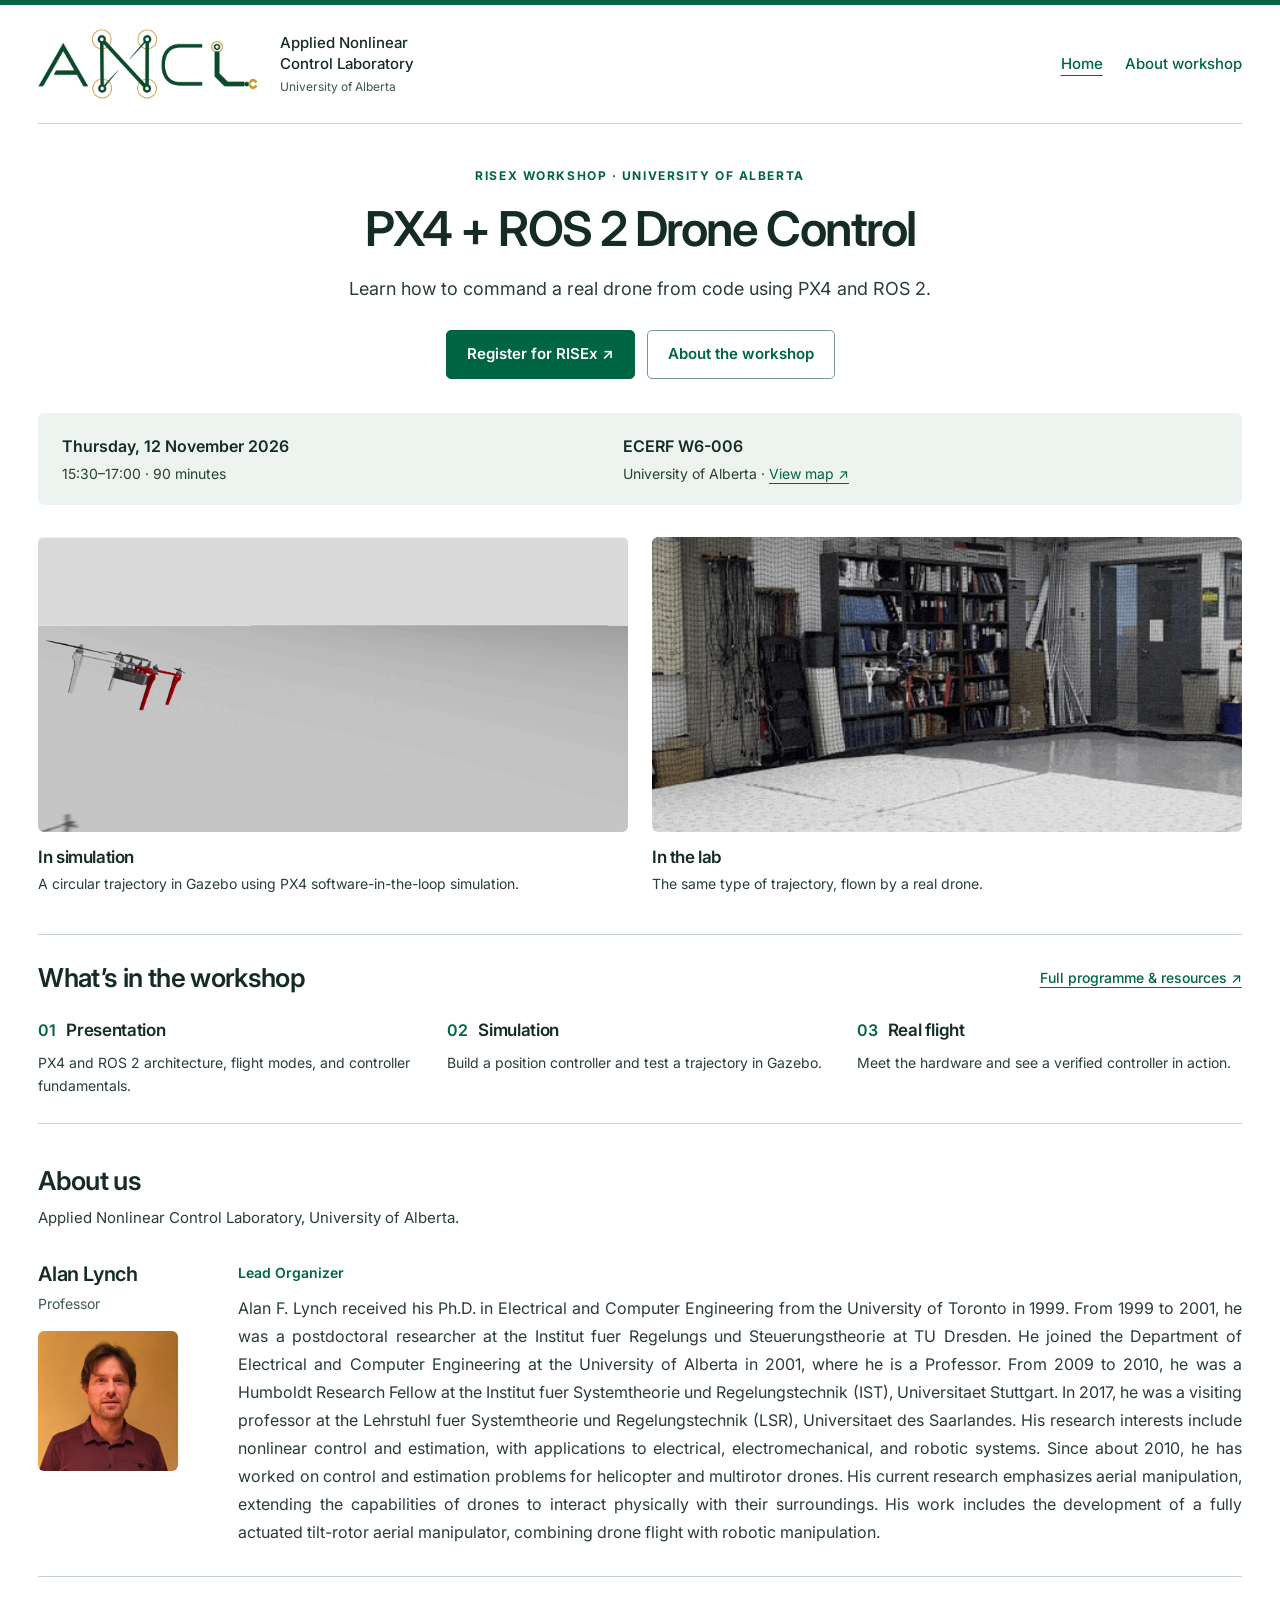
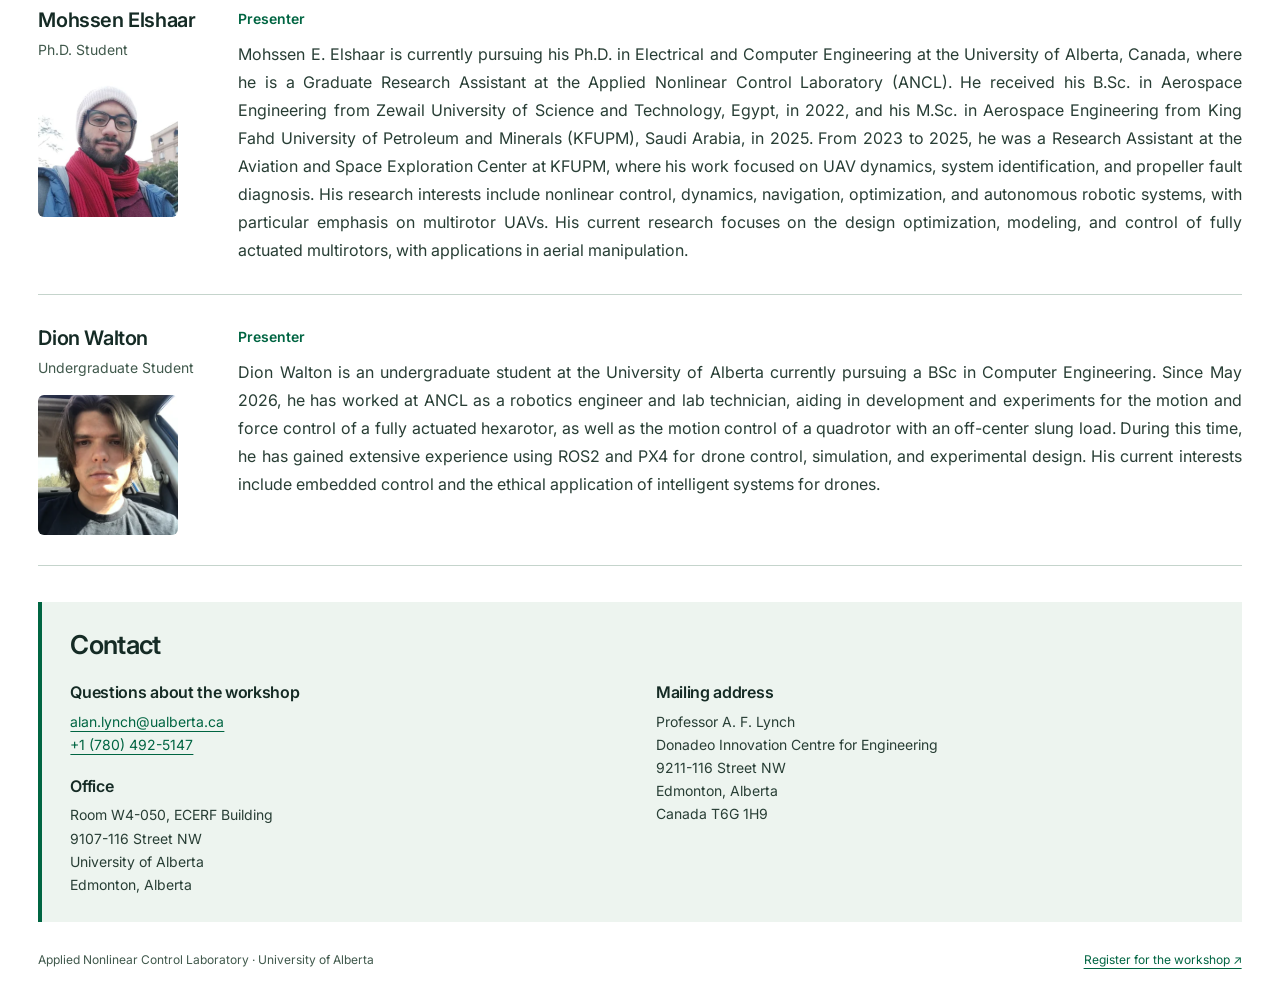
==== commit e50dec18: "Merge pull request #8 from ANCL/codex/website-content-refresh" ====
--- a/index.html
+++ b/index.html
@@ -1,125 +1,37 @@
-<!DOCTYPE html>
+<!doctype html>
 <html lang="en">
 <head>
   <meta charset="utf-8">
   <meta name="viewport" content="width=device-width, initial-scale=1">
+  <meta name="description" content="Join ANCL at the University of Alberta for a 90-minute workshop on PX4 and ROS 2, with a presentation, guided simulation, and real drone flight.">
   <title>PX4 + ROS 2 Drone Control | RISEx Workshop</title>
   <link rel="preconnect" href="https://fonts.googleapis.com">
   <link rel="preconnect" href="https://fonts.gstatic.com" crossorigin>
-  <link href="https://fonts.googleapis.com/css2?family=Inter:ital,wght@0,400;0,500;0,600;1,400&display=swap" rel="stylesheet">
+  <link href="https://fonts.googleapis.com/css2?family=Inter:wght@400;500;600;700&amp;display=swap" rel="stylesheet">
   <link rel="stylesheet" href="style.css">
 </head>
 <body>
+<div id="home-page">
+ <a class="skip-link" href="#main-content">Skip to content</a>
+<header class="lab-header">
+ <a class="lab-brand" href="index.html" aria-label="ANCL workshop home">
+  <span class="lab-mark"><img width="800" height="450" src="assets/ANCL_logo.png" alt="ANCL"></span>
+  <span class="lab-name">Applied Nonlinear<br>Control Laboratory<span class="lab-university">University of Alberta</span></span>
+ </a>
+ <nav aria-label="Workshop navigation"><a href="index.html" aria-current="page">Home</a><a href="about.html">About workshop</a></nav>
+</header>
+<main id="main-content">
 
-<!-- ============ BANNER ============ -->
-<header class="banner">
-  <div class="logo-ribbon">
-    <div class="wrap logo-ribbon-inner">
-      <img src="assets/ANCL_logo.gif"
-           alt="ANCL Logo"
-           class="ribbon-logo">
-    </div>
-  </div>
-
-  <div class="wrap banner-inner">
-
-    <div>
-      <p class="kicker">RISEx Workshop</p>
-      <h1>PX4 + ROS 2 Drone Control</h1>
-      <p class="lede">Learn how to command a real drone from code using PX4 and ROS2.
-        Build a controller, test it in simulation, then watch it fly in real life!
-      </p>
-    </div>
-  </div>
-</header>
-
-<main class="wrap">
-
-  <!-- ============ SIMULATION / EXPERIMENT GIFS ============ -->
-  <section class="demos">
-    <figure>
-      <div class="media"><img src="assets/simulation.gif" alt="PX4 SITL simulation"></div>
-      <figcaption>Software-in-the-loop (SITL) simulation of a drone flying a circular trajectory 
-        using the Gazebo robotics simulator.
-      </figcaption>
-    </figure>
-    <figure>
-      <div class="media"><img src="assets/experiment.gif" alt="Real drone flight"></div>
-      <figcaption>Real life experiment of a drone flying a circular trajectory in the lab.</figcaption>
-    </figure>
-  </section>
-
-  <hr>
-
-  <!-- ============ BUTTONS ============ -->
-  <section class="actions">
-    <div class="card">
-      <a class="btn" href="https://conference.albertarobotics.ca/registration/">Register</a>
-      <p>Reserve your seat now. Spaces are limited.</p>
-      <dl class="when">
-        <dt>When</dt><dd>November 12, 2026, 15:30 to 17:00</dd>
-        <dt>Where</dt><dd>ECERF W6-006, University of Alberta (<a href="https://maps.app.goo.gl/ZKnCwWi2fNKg6QhK7">map</a>)</dd>
-      </dl>
-    </div>
-
-    <div class="card">
-      <a class="btn" href="about.html">About Workshop</a>
-      <p>Learn more about what is going on in the workshop.</p>
-      <dl class="when">
-        <dt>Highlights</dt>
-        <dd>1. ROS 2 & PX4 Architecture</dd>
-        <dd>2. Gazebo SITL Simulation</dd>
-        <dd class="flight-highlight">3. Live Drone Flight</dd>
-      </dl>
-    </div>
-
-    <div class="card contact-card">
-      <button class="btn" id="contact-btn" type="button" aria-expanded="false" aria-controls="contact-panel">Contact</button>
-      <p>Questions? Find the lab’s details here.</p>
-    </div>
-  </section>
-
-  <!-- Revealed by the Contact button -->
-  <div id="contact-panel" class="popup-overlay" hidden>
-    <div class="popup-card">
-      <button type="button" class="close-btn" id="close-btn" aria-label="Close contact details">&times;</button>
-      <h2>Contact Us</h2>
-      <dl class="when">
-        <h3>Email</h3>
-      <p><a href="mailto:alan.lynch@ualberta.ca">alan.lynch@ualberta.ca</a></p>
-      <h3>Office phone</h3>
-      <p><a href="tel:+17804925147">+1 (780) 492-5147</a></p>
-      <h3>Location</h3>
-      <p>
-        Room W4-050<br>
-        ECERF Building (<a href="https://maps.app.goo.gl/ZKnCwWi2fNKg6QhK7">map</a>)<br>
-        9107-116 Street NW<br>
-        University of Alberta<br>
-        Edmonton, Alberta
-      </p>
-      <h3>Mailing address</h3>
-      <p>
-        Professor A. F. Lynch<br>
-        Donadeo Innovation Centre for Engineering<br>
-        9211-116 Street NW<br>
-        Edmonton, Alberta<br>
-        Canada T6G 1H9
-      </p>
-      </dl>      
-    </div>
-  </div>
-
-  <hr>
-
-  <!-- ============ ABOUT US ============ -->
-  <section>
-    <h2 class="section-title">About Us</h2>
-
-    <article class="person">
+ <section class="hero"><p class="eyebrow">RISEx Workshop · University of Alberta</p><h1>PX4 + ROS 2 Drone Control</h1><p class="lede">Learn how to command a real drone from code using PX4 and ROS 2.</p><div class="hero-actions"><a class="primary" href="https://conference.albertarobotics.ca/registration/" target="_blank" rel="noopener">Register for RISEx ↗</a><a class="secondary" href="about.html">About the workshop</a></div></section>
+ <section class="event-facts" aria-label="Workshop date and location"><div class="fact"><div><strong>Thursday, 12 November 2026</strong><p>15:30–17:00 · 90 minutes</p></div></div><div class="fact"><div><strong>ECERF W6-006</strong><p>University of Alberta · <a href="https://maps.app.goo.gl/ZKnCwWi2fNKg6QhK7" target="_blank" rel="noopener">View map ↗</a></p></div></div></section>
+ <section class="demos" aria-label="Simulation and real flight demonstrations"><figure><img width="800" height="399" src="assets/simulation.gif" alt="PX4 SITL simulation of a drone following a circular trajectory"><figcaption><h2>In simulation</h2><p>A circular trajectory in Gazebo using PX4 software-in-the-loop simulation.</p></figcaption></figure><figure><img width="480" height="240" src="assets/experiment.gif" alt="A real drone following a circular trajectory in the lab"><figcaption><h2>In the lab</h2><p>The same type of trajectory, flown by a real drone.</p></figcaption></figure></section>
+ <section class="programme"><div class="programme-top"><h2>What’s in the workshop</h2><a href="about.html">Full programme &amp; resources ↗</a></div><div class="stages"><div><div class="stage-title"><span>01</span><h3>Presentation</h3></div><p>PX4 and ROS 2 architecture, flight modes, and controller fundamentals.</p></div><div><div class="stage-title"><span>02</span><h3>Simulation</h3></div><p>Build a position controller and test a trajectory in Gazebo.</p></div><div><div class="stage-title"><span>03</span><h3>Real flight</h3></div><p>Meet the hardware and see a verified controller in action.</p></div></div></section>
+ <section class="people"><h2>About us</h2><p class="people-intro">Applied Nonlinear Control Laboratory, University of Alberta.</p>
+ <article class="person">
       <div>
         <h3>Alan Lynch</h3>
         <p class="rank">Professor</p>
-        <img src="assets/alan_lynch_headshot.png" alt="Alan Lynch headshot" class="headshot" style="width: 150px; height: 150px; aspect-ratio: 1 / 1; object-fit: cover; margin: 0.5rem 0;">
+        <img src="assets/alan_lynch_headshot.webp" alt="Alan Lynch headshot" class="headshot" width="150" height="150" loading="lazy">
       </div>
       <div>
         <h4>Lead Organizer</h4>
@@ -139,12 +51,11 @@
         </p>
       </div>
     </article>
-
-    <article class="person">
+<article class="person">
       <div>
         <h3>Mohssen Elshaar</h3>
         <p class="rank">Ph.D. Student</p>
-        <img src="assets/mohssen_elshaar_headshot.png" alt="Mohssen Elshaar headshot" class="headshot" style="width: 150px; height: 150px; aspect-ratio: 1 / 1; object-fit: cover; margin: 0.5rem 0;">
+        <img src="assets/mohssen_elshaar_headshot.webp" alt="Mohssen Elshaar headshot" class="headshot" width="150" height="150" loading="lazy">
       </div>
       <div>
         <h4>Presenter</h4>
@@ -162,12 +73,11 @@
         </p>
       </div>
     </article>
-
-    <article class="person">
+<article class="person">
       <div>
         <h3>Dion Walton</h3>
         <p class="rank">Undergraduate Student</p>
-        <img src="assets/dion_walton_headshot.jpeg" alt="Dion Walton headshot" class="headshot" style="width: 150px; height: 150px; aspect-ratio: 1 / 1; object-fit: cover; margin: 0.5rem 0;">
+        <img src="assets/dion_walton_headshot.webp" alt="Dion Walton headshot" class="headshot" width="150" height="150" loading="lazy">
       </div>
       <div>
         <h4>Presenter</h4>
@@ -182,50 +92,10 @@
         </p>
       </div>
     </article>
-  </section>
-
-  <footer class="wrap" style="padding:3rem 1.5rem;text-align:center;font-size:.85rem">
-    RISEx Workshop. Applied Nonlinear Control Lab (ANCL), University of Alberta.
-  </footer>
-</main>
-
-<script>
-  const btn = document.getElementById('contact-btn');
-  const panel = document.getElementById('contact-panel');
-  const closeBtn = document.getElementById('close-btn');
-
-  function togglePanel(show) {
-    const isOpen = show !== undefined ? show : panel.hidden;
-    panel.hidden = !isOpen;
-    btn.setAttribute('aria-expanded', isOpen);
-  }
-
-  btn.addEventListener('click', (e) => {
-    e.stopPropagation();
-    togglePanel();
-  });
-
-  if (closeBtn) {
-    closeBtn.addEventListener('click', () => togglePanel(false));
-  }
-
-  // Close when clicking the backdrop overlay area outside the card
-  panel.addEventListener('click', (e) => {
-    if (e.target === panel) {
-      togglePanel(false);
-    }
-  });
-
-  // Close on Escape key press
-  document.addEventListener('keydown', (e) => {
-    if (e.key === 'Escape' && !panel.hidden) {
-      togglePanel(false);
-      btn.focus();
-    }
-  });
-
-  // hide broken image icons until files are added
-  document.querySelectorAll('img').forEach(i => i.addEventListener('error', () => i.style.visibility = 'hidden'));
-</script>
+ </section>
+ <section id="home-contact" class="contact"><h2>Contact</h2><div class="contact-grid"><div><h3>Questions about the workshop</h3><p><a href="mailto:alan.lynch@ualberta.ca">alan.lynch@ualberta.ca</a><br><a href="tel:+17804925147">+1 (780) 492-5147</a></p><div class="address"><h3>Office</h3><p>Room W4-050, ECERF Building<br>9107-116 Street NW<br>University of Alberta<br>Edmonton, Alberta</p></div></div><div><h3>Mailing address</h3><p>Professor A. F. Lynch<br>Donadeo Innovation Centre for Engineering<br>9211-116 Street NW<br>Edmonton, Alberta<br>Canada T6G 1H9</p></div></div></section>
+ </main>
+<footer><span>Applied Nonlinear Control Laboratory · University of Alberta</span><a href="https://conference.albertarobotics.ca/registration/" target="_blank" rel="noopener">Register for the workshop ↗</a></footer>
+</div>
 </body>
-</html>+</html>
--- a/style.css
+++ b/style.css
@@ -1,202 +1,221 @@
-/* ============ THEME ============ */
-:root {
-  --bg: #102F35;            /* page background */
-  --banner: #17252B;        /* banner, cards, panels */
-  --accent: #81D5BC;        /* buttons, highlights */
-  --on-accent: #102F35;     /* button text */
-  --accent-hover: #9AE2CD;
-  --text: #E1E9E7;          /* headers, main text */
-  --muted: #AFC0C1;         /* descriptions, secondary text */
-  --line: rgba(175, 192, 193, 0.22);
-  --radius: 6px;
-  --max: 1040px;
-  --font-body: "Inter", system-ui, sans-serif;
-  --font-head: "Inter", system-ui, sans-serif;
-}
-
-* { box-sizing: border-box; }
-body {
-  margin: 0;
-  min-height: 100vh;
-  background: linear-gradient(
-    to bottom,
-    #ffffff 0px,
-    #ffffff 230px,
-    #f0f7f6 320px,
-    #d2e5e2 420px,
-    #9bbfbd 520px,
-    #507c80 680px,
-    #365f65 900px,
-    #285158 1250px,
-    #1c424a 1650px,
-    #102F35 100%
-  );
-  color: var(--muted);
-  font: 400 1rem/1.65 var(--font-body);
-}
-.wrap { max-width: var(--max); margin: 0 auto; padding: 0 1.5rem; }
-h1, h2, h3, h4 { margin: 0; color: var(--text); font-family: var(--font-head); font-weight: 600; line-height: 1.15; letter-spacing: -0.02em; }
-a { color: var(--accent); }
-img { display: block; max-width: 100%; }
-hr { border: 0; border-top: 1px solid var(--line); margin: 3.5rem 0; }
-p { margin: 0; }
-
-/* ---------- Banner ---------- */
-.banner { background: transparent; border: none; }
-.banner-inner {
-  display: flex;
-  align-items: center;
-  justify-content: center;
-  text-align: center;
-  margin-top: -45px;
-  padding: 0 24px 105px;
-  position: relative;
-  z-index: 2;
-}
-.logo-ribbon {
-  background: transparent;
-  border: none;
-}
-
-.logo-ribbon-inner {
-  display: flex;
-  justify-content: center;
-  align-items: center;
-  padding: 0 24px;
-}
-
-.ribbon-logo {
-  display: block;
-  width: 400px;
-  max-width: 100%;
-  height: auto;
-  background: white;
-  border: none;
-  border-radius: 0;
-  box-shadow: none;
-}
-.banner h1 { font-size: clamp(2rem, 4vw, 3rem); color: #102F35; line-height: 1.15; }
-.banner .kicker { margin-bottom: 10px; color: #16745B; font-weight: 500; }
-.banner .lede {
-  margin: 18px auto 0;
-  max-width: 55ch;
-  color: #24454B;
-  line-height: 1.6;
-}
-
-/* ---------- Simulation / experiment gifs ---------- */
-.demos { display: grid; grid-template-columns: 1fr 1fr; gap: 2rem; margin-top: -5.0rem; }
-.demos figure { margin: 0; text-align: center; }
-.demos h2 { margin-bottom: 1rem; font-size: 1.5rem; }
-.media { aspect-ratio: 16 / 10; overflow: hidden; background: rgba(255, 255, 255, 0.0); border: 1px solid var(--line); border-radius: var(--radius); }
-.media img { width: 100%; height: 100%; object-fit: cover; border-radius: 20px;}
-.demos figcaption { margin-top: .75rem; font-size: .9rem; }
-
-/* ---------- Action cards ---------- */
-.actions { display: grid; grid-template-columns: 1fr 1fr; gap: 1.5rem; }
-.card { display: flex; flex-direction: column; align-items: center; gap: 1rem; padding: 1.75rem 1.5rem; text-align: center; background: var(--banner); border: 1px solid var(--line); border-radius: var(--radius); }
-.card.contact-card { grid-column: 1 / -1; }
-.card p { font-size: .95rem; }
-.btn { display: inline-block; padding: .7rem 1.7rem; border: 0; border-radius: var(--radius); background: var(--accent); color: var(--on-accent); font: 600 1rem var(--font-body); text-decoration: none; cursor: pointer; transition: background .15s; }
-.btn:hover { background: var(--accent-hover); }
-.btn:focus-visible { outline: 2px solid var(--text); outline-offset: 3px; }
-.when { width: 100%; margin: .25rem 0 0; padding-top: 1rem; border-top: 1px solid var(--line); font-size: .9rem; }
-.when dt { color: var(--text); font-weight: 600; }
-.when dd { margin: 0 0 .6rem; }
-
-/* ---------- Pop-up Button ---------- */
-.popup-overlay {
-  position: fixed;
-  inset: 0;
-  z-index: 1000;
-  display: flex;
-  align-items: center;
-  justify-content: center;
-  background: rgba(16, 47, 53, 0.65);
-  backdrop-filter: blur(8px);
-  -webkit-backdrop-filter: blur(8px);
-}
-
-.popup-overlay[hidden] {
-  display: none !important;
-}
-
-.popup-card {
-  position: relative;
-  width: min(90vw, 420px);
-  padding: 2rem 1.75rem 1.75rem;
-  background: var(--banner);
-  color: var(--muted);
-  border: 1px solid var(--line);
-  border-radius: var(--radius);
-  box-shadow: 0 20px 25px -5px rgba(0, 0, 0, 0.5), 0 8px 10px -6px rgba(0, 0, 0, 0.5);
-}
-
-.popup-card h3 {
-  margin-bottom: 0.75rem;
-  color: var(--text);
-}
-
-.popup-card p {
-  margin-bottom: 0.5rem;
-}
-
-.close-btn {
-  position: absolute;
-  top: 0.75rem;
-  right: 0.75rem;
-  display: flex;
-  align-items: center;
-  justify-content: center;
-  width: 2rem;
-  height: 2rem;
-  padding: 0;
-  background: transparent;
-  border: 0;
-  border-radius: var(--radius);
-  color: var(--muted);
-  font-size: 1.5rem;
-  line-height: 1;
-  cursor: pointer;
-  transition: color 0.15s, background-color 0.15s;
-}
-
-.close-btn:hover {
-  background: var(--line);
-  color: var(--accent);
-}
-
-.close-btn:focus-visible {
-  outline: 2px solid var(--text);
-  outline-offset: 2px;
-}
-
-/* ---------- About us (paper-style author blocks) ---------- */
-.section-title { margin-bottom: 1.5rem; font-size: 2rem; }
-.person { display: grid; grid-template-columns: 240px 1fr; gap: 1rem 2.5rem; padding: 1.75rem 0; border-top: 1px solid var(--line); }
-.person:last-child { border-bottom: 1px solid var(--line); }
-.person h3 { font-size: 1.5rem; }
-.rank { margin-top: .3rem; font-style: italic; }
-.person h4 { margin-bottom: .6rem; color: var(--accent); font-family: var(--font-body); font-size: 1rem; font-weight: 600; }
-.person .bio { text-align: justify; hyphens: auto; }
-
-/* ---------- About page (poster) ---------- */
-body.about-page { background: var(--bg); }
-.back { display: inline-block; padding: 1rem 0; text-decoration: none; font-weight: 500; }
-.poster { padding-top: 3.5rem; padding-bottom: 4rem; }
-.poster h1 { font-size: clamp(2.4rem, 6vw, 4rem); }
-.poster .lede { margin-top: 1rem; font-size: 1.15rem; }
-.parts { display: grid; grid-template-columns: repeat(3, 1fr); gap: 1.5rem; }
-.part { padding: 1.5rem; background: var(--banner); border: 1px solid var(--line); border-radius: var(--radius); }
-.part .num { display: block; margin-bottom: .5rem; color: var(--accent); font: 600 2.6rem/1 var(--font-head); }
-.part h2 { font-size: 1.4rem; }
-.part .meta { margin-top: .2rem; font-size: .9rem; }
-.part ul, .outcomes { margin: 1rem 0 0; padding-left: 1.1rem; }
-.part li, .outcomes li { margin-bottom: .45rem; }
-.outcomes { columns: 2; column-gap: 3rem; }
-
-.flight-highlight {
-  color: var(--accent);
-  font-weight: 600;
-  text-shadow: 0 0 10px rgba(129, 213, 188, 0.25);
-}+/* Shared foundations. No build step or JavaScript is required. */
+* { box-sizing:border-box; }
+html { color-scheme:light; -webkit-text-size-adjust:100%; text-size-adjust:100%; }
+body { margin:0; background:#fff; }
+main { display:block; }
+a:focus-visible { outline:3px solid #b37b00; outline-offset:4px; border-radius:2px; }
+.skip-link { position:absolute; top:8px; left:20px; z-index:10; padding:10px 16px; background:#fff; color:#006542; transform:translateY(-160%); }
+.skip-link:focus { transform:translateY(0); }
+
+/* Home page */
+
+#home-page { --home-green:#006542; --home-ink:#152b25; --home-body:#283e35; --home-line:#c5d4cc; color-scheme:light; background:#fff; color:var(--home-body); font:400 16px/1.65 Inter,Arial,sans-serif; border-top:5px solid var(--home-green); padding:0 clamp(22px,5vw,58px) 30px; }
+#home-page * { box-sizing:border-box; }
+#home-page h1,#home-page h2,#home-page h3,#home-page h4,#home-page p,#home-page figure { margin:0; }
+#home-page a { color:var(--home-green); text-decoration:underline; text-underline-offset:4px; }
+#home-page a:hover { color:#003e29; text-decoration-thickness:2px; }
+#home-page img { display:block; max-width:100%; }
+#home-page .home-nav { display:flex; align-items:center; justify-content:space-between; gap:20px; border-bottom:1px solid var(--home-line); padding:6px 0; }
+#home-page .home-logo { width:160px; height:90px; object-fit:contain; }
+#home-page .home-nav nav { display:flex; gap:22px; flex-wrap:wrap; font-size:14px; font-weight:500; }
+#home-page .home-nav a { text-decoration:none; }
+#home-page .hero { text-align:center; padding:42px 0 30px; }
+#home-page .eyebrow { color:var(--home-green); font-weight:700; font-size:12px; text-transform:uppercase; letter-spacing:.13em; margin-bottom:14px; }
+#home-page h1 { font-size:clamp(28px,4.15vw,42px); color:var(--home-ink); line-height:1.2; font-weight:600; letter-spacing:-.04em; }
+#home-page .lede { font-size:18px; line-height:1.6; max-width:62ch; margin:18px auto 0; color:#263f34; }
+#home-page .hero-actions { display:flex; flex-wrap:wrap; gap:12px; justify-content:center; margin-top:26px; }
+#home-page .primary,#home-page .secondary { display:inline-flex; align-items:center; justify-content:center; padding:11px 20px; border-radius:5px; font-size:15px; font-weight:600; text-decoration:none; }
+#home-page .primary { background:var(--home-green); color:#fff; border:1px solid var(--home-green); }
+#home-page .primary:hover { background:#004c33; color:#fff; }
+#home-page .secondary { background:#fff; color:var(--home-green); border:1px solid #77998a; }
+#home-page .event-facts { background:#edf4ef; padding:20px 24px; display:grid; grid-template-columns:1fr 1.1fr; gap:20px; border-radius:6px; margin:4px 0 32px; }
+#home-page .fact { display:flex; gap:12px; }
+#home-page .fact svg { width:18px; height:18px; flex-shrink:0; margin-top:4px; color:var(--home-green); }
+#home-page .fact strong { display:block; font-weight:600; color:var(--home-ink); }
+#home-page .fact p { font-size:14px; margin-top:3px; }
+#home-page h2 { font-size:26px; line-height:1.3; font-weight:600; color:var(--home-ink); letter-spacing:-.025em; }
+#home-page h3 { font-size:21px; line-height:1.3; font-weight:600; color:var(--home-ink); letter-spacing:-.02em; }
+#home-page .demos { display:grid; grid-template-columns:1fr 1fr; gap:24px; }
+#home-page .demos img { width:100%; height:auto; aspect-ratio:2/1; object-fit:contain; background:#f2f3f2; border-radius:6px; }
+#home-page .demos figcaption { margin-top:14px; }
+#home-page .demos h2 { font-size:17px; }
+#home-page .demos p { margin-top:5px; font-size:14px; line-height:1.6; }
+#home-page .programme { margin-top:38px; padding:26px 0; border-top:1px solid var(--home-line); border-bottom:1px solid var(--home-line); }
+#home-page .programme-top { display:flex; justify-content:space-between; align-items:center; flex-wrap:wrap; gap:12px; }
+#home-page .programme-top a { font-size:14px; font-weight:500; }
+#home-page .stages { display:grid; grid-template-columns:repeat(3,1fr); gap:24px; margin-top:22px; }
+#home-page .stage-title { display:flex; gap:10px; align-items:baseline; }
+#home-page .stage-title span { color:var(--home-green); font-weight:600; }
+#home-page .stages h3 { font-size:17px; }
+#home-page .stages p { font-size:14px; margin-top:8px; }
+#home-page .people { margin-top:40px; }
+#home-page .people-intro { margin-top:8px; font-size:15px; }
+#home-page .person { display:grid; grid-template-columns:170px minmax(0,1fr); gap:30px; padding:30px 0; border-bottom:1px solid var(--home-line); }
+#home-page .person h3 { font-size:20px; }
+#home-page .person .rank { margin-top:5px; font-size:14px; color:#40594c; }
+#home-page .person .headshot { width:140px!important; height:140px!important; aspect-ratio:1; object-fit:cover; border-radius:6px; margin:16px 0 0!important; }
+#home-page .person h4 { margin:0 0 10px; color:var(--home-green); font-size:14px; font-weight:600; }
+#home-page .person .bio { font-size:16px; line-height:1.75; text-align:left; color:var(--home-body); max-width:68ch; }
+#home-page .contact { margin-top:36px; padding:26px 28px; background:#edf4ef; border-left:4px solid var(--home-green); }
+#home-page .contact-grid { display:grid; grid-template-columns:1fr 1fr; gap:28px; margin-top:20px; }
+#home-page .contact h3 { font-size:16px; margin-bottom:7px; }
+#home-page .contact p { font-size:14px; }
+#home-page .contact .address { margin-top:20px; }
+#home-page footer { display:flex; justify-content:space-between; flex-wrap:wrap; gap:12px; margin-top:28px; font-size:12px; color:#40594c; }
+@media(min-width:750px) { #home-page h1 { white-space:nowrap; } }
+@media(max-width:620px) {
+ #home-page .home-logo { width:115px; height:65px; }
+ #home-page .home-nav nav { gap:8px 16px; font-size:13px; }
+ #home-page .hero { padding-top:34px; }
+ #home-page .event-facts,#home-page .demos,#home-page .stages,#home-page .contact-grid { grid-template-columns:1fr; }
+ #home-page .demos { gap:28px; }
+ #home-page .person { grid-template-columns:1fr; gap:20px; }
+ #home-page .person .headshot { width:120px!important; height:120px!important; }
+ #home-page .contact { padding:22px; }
+ #home-page .home-nav a { display:inline-flex; align-items:center; min-height:36px; }
+}
+
+
+/* About page */
+
+#about-page { --workshop-green:#006542; --workshop-ink:#152b25; --workshop-body:#283e35; --workshop-rule:#c5d4cc; color-scheme:light; background:#ffffff; color:var(--workshop-body); font:400 16px/1.65 Inter,Arial,sans-serif; padding:28px clamp(22px,5vw,58px) 32px; border-top:5px solid var(--workshop-green); }
+#about-page * { box-sizing:border-box; }
+#about-page h1,#about-page h2,#about-page h3,#about-page p { margin:0; }
+#about-page a { color:var(--workshop-green); text-decoration:underline; text-underline-offset:4px; text-decoration-thickness:1px; }
+#about-page a:hover { color:#003e29; text-decoration-thickness:2px; }
+#about-page .back { display:inline-block; font-size:14px; font-weight:500; text-decoration:none; }
+#about-page .hero { margin-top:46px; padding-bottom:32px; border-bottom:1px solid var(--workshop-rule); }
+#about-page .eyebrow { color:var(--workshop-green); font-size:12px; font-weight:700; letter-spacing:.12em; text-transform:uppercase; margin-bottom:13px; }
+#about-page h1 { color:var(--workshop-ink); font-size:clamp(28px,4.15vw,42px); line-height:1.2; font-weight:600; letter-spacing:-.04em; }
+#about-page .subtitle { color:#263f34; font-size:18px; margin-top:16px; line-height:1.6; }
+#about-page .facts { display:flex; flex-wrap:wrap; gap:8px 24px; margin-top:24px; font-size:14px; color:#355044; }
+#about-page .facts span { display:flex; align-items:center; gap:8px; }
+#about-page .facts svg { width:16px; height:16px; color:var(--workshop-green); }
+#about-page h2 { color:var(--workshop-ink); font-size:25px; line-height:1.3; font-weight:600; letter-spacing:-.025em; }
+#about-page h3 { color:var(--workshop-ink); font-size:21px; line-height:1.35; font-weight:600; letter-spacing:-.02em; }
+#about-page .agenda { margin-top:34px; }
+#about-page .agenda-row { display:grid; grid-template-columns:minmax(170px,.7fr) minmax(0,1.6fr); gap:26px; padding:28px 0; border-bottom:1px solid var(--workshop-rule); }
+#about-page .step-title { display:grid; grid-template-columns:32px 1fr; gap:12px; align-content:start; }
+#about-page .step-number { font-size:23px; font-weight:600; line-height:1.3; color:var(--workshop-green); }
+#about-page .step-meta { margin-top:5px; font-size:14px; color:#40594c; }
+#about-page .list-title { font-size:13px; font-weight:600; letter-spacing:.035em; color:#395347; margin-bottom:8px; }
+#about-page ul { padding:0 0 0 19px; margin:0; }
+#about-page li { padding-left:3px; margin:7px 0; }
+#about-page li::marker { color:var(--workshop-green); }
+#about-page .reading { display:flex; flex-wrap:wrap; column-gap:18px; row-gap:8px; margin-top:14px; font-size:14px; }
+#about-page .reading a { display:inline-flex; align-items:center; min-height:44px; padding-block:8px; }
+#about-page .systems { margin-top:36px; padding:25px 28px; background:#edf4ef; border-left:4px solid var(--workshop-green); }
+#about-page .system-columns { display:grid; grid-template-columns:1fr 1fr; gap:32px; margin-top:18px; }
+#about-page .system-columns h3 { font-size:18px; color:var(--workshop-green); }
+#about-page .system-columns p { margin-top:7px; }
+#about-page .outcomes { margin-top:35px; }
+#about-page .outcomes ul { margin-top:15px; }
+#about-page .outcomes strong { color:var(--workshop-ink); font-weight:600; }
+#about-page .join { display:flex; align-items:center; justify-content:space-between; gap:20px; flex-wrap:wrap; margin-top:36px; padding:26px 28px; background:#07543d; color:#fff; border-radius:6px; }
+#about-page .join h3 { color:#fff; }
+#about-page .join p { color:#fff; margin-top:5px; font-size:14px; }
+#about-page .register { display:inline-block; padding:11px 20px; font-size:15px; font-weight:600; background:#fff; color:#064730; text-decoration:none; border-radius:4px; }
+#about-page footer { margin-top:28px; font-size:12px; color:#40594c; }
+@media(min-width:750px) { #about-page h1 { white-space:nowrap; } }
+@media(max-width:620px) {
+ #about-page .hero { margin-top:34px; }
+ #about-page .agenda-row { grid-template-columns:1fr; gap:18px; }
+ #about-page .system-columns { grid-template-columns:1fr; gap:20px; }
+ #about-page .systems,#about-page .join { padding:22px; }
+ #about-page .reading a { display:inline-flex; min-height:32px; align-items:center; }
+}
+
+
+/* Shared header and approved layout */
+:is(#home-page,#about-page) { width:100%; max-width:1280px; margin-inline:auto; padding-inline:clamp(20px,3vw,48px); }
+:is(#home-page,#about-page) h1 { font-size:clamp(30px,4.6vw,48px); font-weight:600; line-height:1.2; letter-spacing:-.04em; }
+:is(#home-page,#about-page) .lab-header { display:flex; align-items:center; justify-content:space-between; flex-wrap:wrap; gap:22px; padding:22px 0; border-bottom:1px solid #c5d4cc; }
+:is(#home-page,#about-page) .lab-brand { display:flex; align-items:center; gap:22px; color:#152b25; text-decoration:none; }
+:is(#home-page,#about-page) .lab-mark { display:block; position:relative; width:220px; height:74px; flex-shrink:0; overflow:hidden; }
+:is(#home-page,#about-page) .lab-mark img { position:absolute; width:280px; height:auto; max-width:none; left:-29px; top:-43px; }
+:is(#home-page,#about-page) .lab-name { display:block; font-size:15px; line-height:1.4; font-weight:500; }
+:is(#home-page,#about-page) .lab-university { display:block; color:#40594c; font-size:12px; font-weight:400; margin-top:5px; }
+:is(#home-page,#about-page) .lab-header nav { display:flex; flex-wrap:wrap; gap:22px; font-size:15px; font-weight:500; }
+:is(#home-page,#about-page) .lab-header nav a { color:#006542; text-decoration:none; display:inline-flex; align-items:center; min-height:44px; }
+#about-page { padding-top:0; font-size:18px; line-height:1.65; }
+#about-page .hero { margin-top:38px; padding-bottom:30px; }
+#about-page h1 { font-size:clamp(30px,4.6vw,48px); }
+#about-page h2 { font-size:28px; }
+#about-page h3 { font-size:23px; }
+#about-page .subtitle { font-size:20px; }
+#about-page .facts { font-size:16px; }
+#about-page .agenda-row { grid-template-columns:180px minmax(0,1fr); gap:28px; padding:28px 0; }
+#about-page .list-title { font-size:16px; letter-spacing:0; color:#203b2d; }
+#about-page .step-meta,#about-page .reading { font-size:16px; }
+#about-page .step-title { grid-template-columns:30px 1fr; gap:10px; }
+#about-page .system-columns h3 { font-size:21px; }
+#about-page .system-columns { gap:42px; }
+#about-page .systems { padding:28px; }
+#about-page .join p { font-size:16px; }
+#about-page .register { font-size:16px; }
+#home-page .person .bio { max-width:none; width:100%; text-align:justify; text-justify:inter-word; }
+@media(max-width:620px) {
+ :is(#home-page,#about-page) { padding-inline:20px; }
+ :is(#home-page,#about-page) .lab-header { gap:8px; padding:14px 0 10px; }
+ :is(#home-page,#about-page) .lab-brand { gap:0; }
+ :is(#home-page,#about-page) .lab-mark { width:154px; height:52px; }
+ :is(#home-page,#about-page) .lab-mark img { width:196px; left:-20px; top:-30px; }
+ :is(#home-page,#about-page) .lab-name { display:none; }
+ :is(#home-page,#about-page) .lab-header nav { width:100%; gap:8px; font-size:14px; }
+ :is(#home-page,#about-page) .lab-header nav a { min-height:44px; padding:8px 14px; border-radius:4px; }
+ :is(#home-page,#about-page) .lab-header nav a[aria-current="page"] { background:#edf4ef; }
+ :is(#home-page,#about-page) h1 { font-size:clamp(30px,7.8vw,40px); text-wrap:balance; white-space:normal; }
+ :is(#home-page,#about-page) h2 { text-wrap:balance; }
+ :is(#home-page,#about-page) .hero { text-align:left; }
+ #home-page .hero { padding:28px 0; }
+ #home-page .eyebrow { font-size:11px; letter-spacing:.09em; }
+ #home-page .lede { margin-top:16px; }
+ #home-page .hero-actions { display:grid; grid-template-columns:1fr; gap:10px; margin-top:22px; }
+ #home-page .primary,#home-page .secondary { min-height:48px; font-size:16px; padding-inline:12px; }
+ #home-page .event-facts { padding:18px; gap:16px; margin-bottom:28px; }
+ #home-page .event-facts .fact + .fact { border-top:1px solid var(--home-line); padding-top:16px; }
+ #home-page .fact p,#home-page .demos p,#home-page .stages p,#home-page .contact p { font-size:16px; }
+ #home-page .fact a { display:inline-flex; align-items:center; min-height:44px; }
+ #home-page .programme-top a { display:inline-flex; align-items:center; min-height:44px; font-size:16px; }
+ #home-page .stages { gap:20px; }
+ #home-page .stage-title { gap:12px; }
+ #home-page .stages p { margin-left:32px; }
+ #home-page .person > div:first-child { display:grid; grid-template-columns:88px minmax(0,1fr); gap:4px 16px; align-content:center; }
+ #home-page .person h3 { grid-column:2; align-self:end; }
+ #home-page .person .rank { grid-column:2; margin-top:0; }
+ #home-page .person .headshot { grid-column:1; grid-row:1 / span 2; width:88px!important; height:88px!important; margin:0!important; }
+ #home-page .person .bio { text-align:left; font-size:17px; line-height:1.7; }
+ #home-page .contact { padding:20px 18px; }
+ #home-page .contact a { display:inline-flex; align-items:center; min-height:44px; overflow-wrap:anywhere; }
+ #home-page footer a { display:inline-flex; align-items:center; min-height:44px; font-size:14px; }
+ #about-page { font-size:18px; }
+ #about-page .agenda-row { grid-template-columns:1fr; gap:18px; }
+ #about-page h2 { font-size:26px; }
+ #about-page .hero { margin-top:28px; padding-bottom:28px; }
+ #about-page .subtitle { font-size:18px; }
+ #about-page .facts { gap:4px; flex-direction:column; margin-top:18px; }
+ #about-page .agenda { margin-top:28px; }
+ #about-page .step-title { grid-template-columns:30px 1fr; }
+ #about-page .step-title > div { display:flex; align-items:baseline; justify-content:space-between; flex-wrap:wrap; gap:4px 12px; }
+ #about-page .step-meta { margin-top:0; white-space:nowrap; }
+ #about-page .reading { flex-direction:column; align-items:stretch; gap:8px; }
+ #about-page .reading a { min-height:48px; padding:10px 12px; border:1px solid #c5d4cc; border-radius:5px; line-height:1.5; }
+ #about-page .system-columns { gap:22px; }
+ #about-page .systems,#about-page .join { padding:22px 18px; }
+ #about-page .join { gap:18px; }
+ #about-page .join .register { width:100%; text-align:center; min-height:48px; }
+ #about-page .hero-actions .register { width:100%; }
+}
+
+:is(#home-page,#about-page) .lab-header nav a[aria-current="page"] { text-decoration:underline; text-underline-offset:6px; }
+#about-page .hero-actions { margin-top:22px; }
+#about-page .hero-actions .register { display:inline-flex; align-items:center; justify-content:center; min-height:48px; background:#006542; color:#fff; }
+#about-page .hero-actions .register:hover { background:#004c33; }
+:is(#home-page,#about-page) :is(p,a,h2,h3) { overflow-wrap:break-word; }
+@media (min-width:621px) and (max-width:900px) {
+ :is(#home-page,#about-page) .lab-header { gap:12px; }
+ :is(#home-page,#about-page) .lab-header nav a { min-height:44px; }
+ #home-page .stages { gap:18px; }
+ #home-page .person { grid-template-columns:150px minmax(0,1fr); gap:24px; }
+ #about-page .agenda-row { grid-template-columns:160px minmax(0,1fr); gap:22px; }
+}
